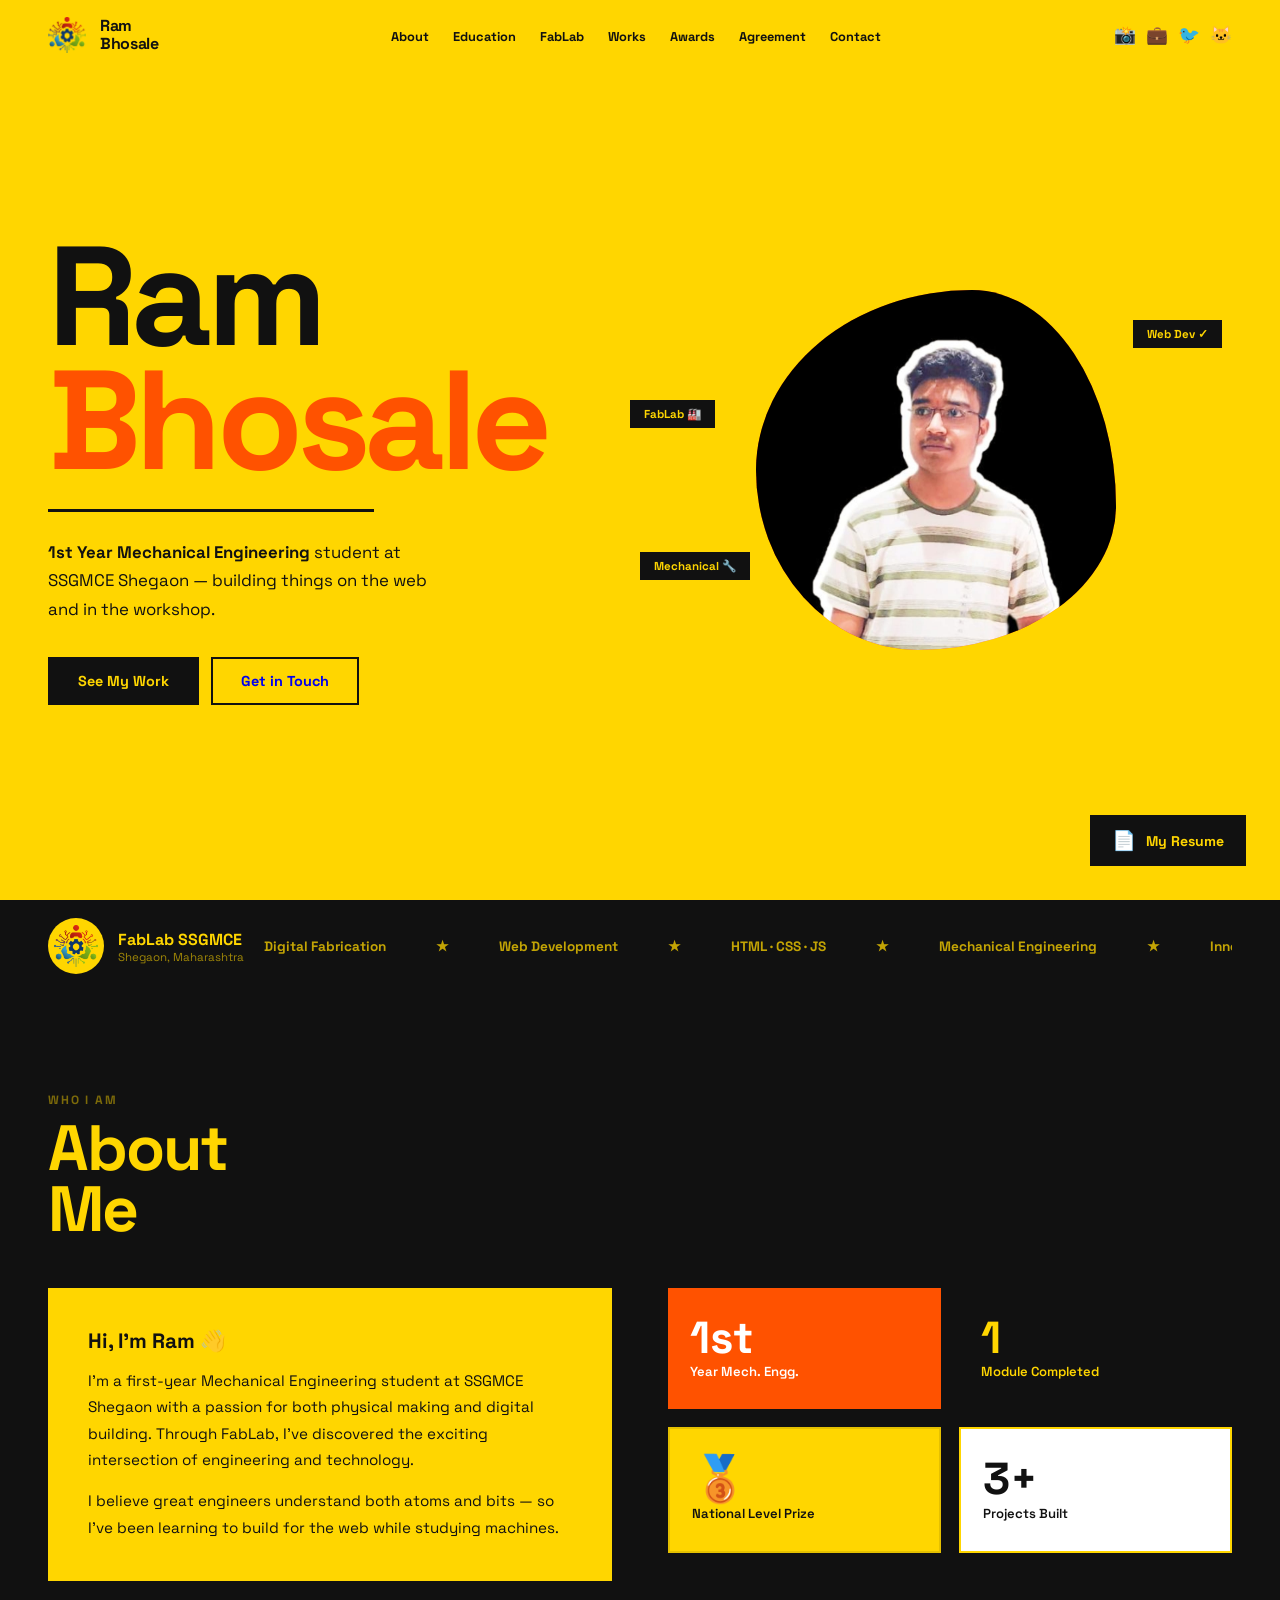
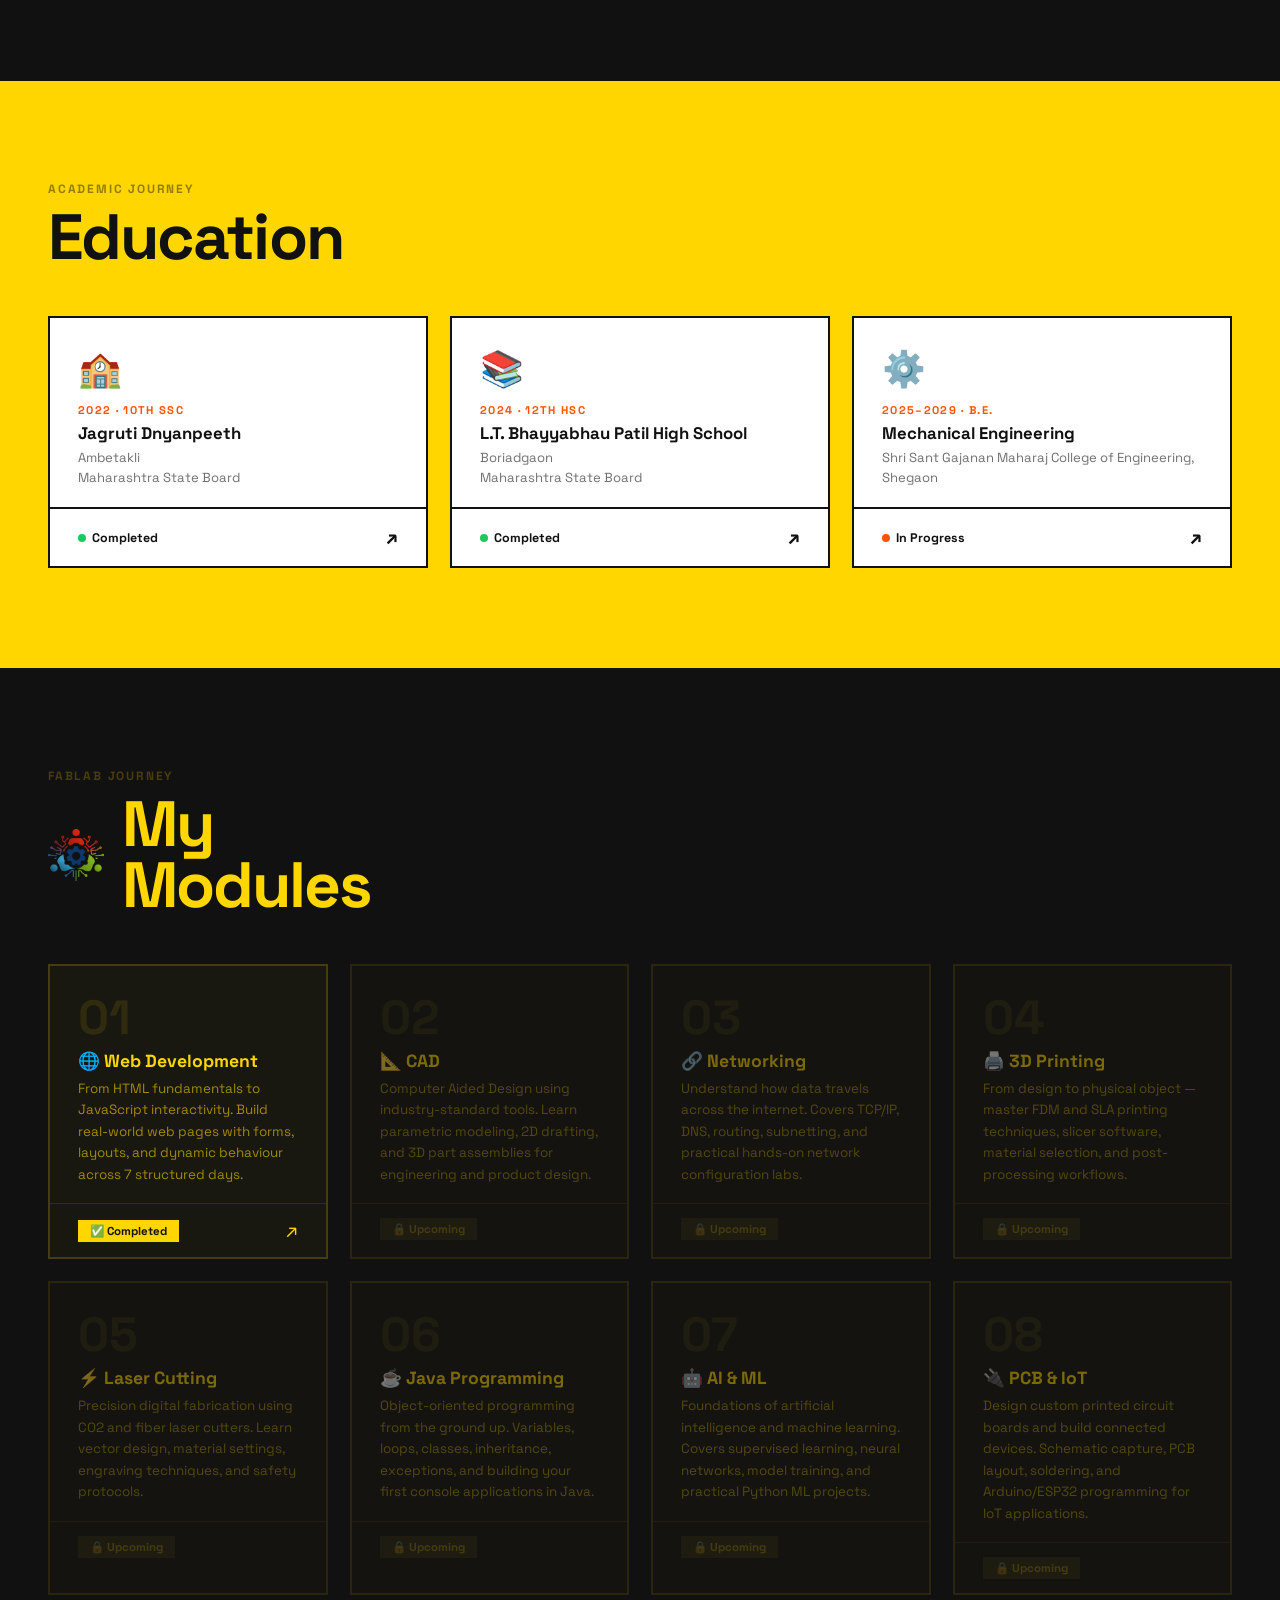
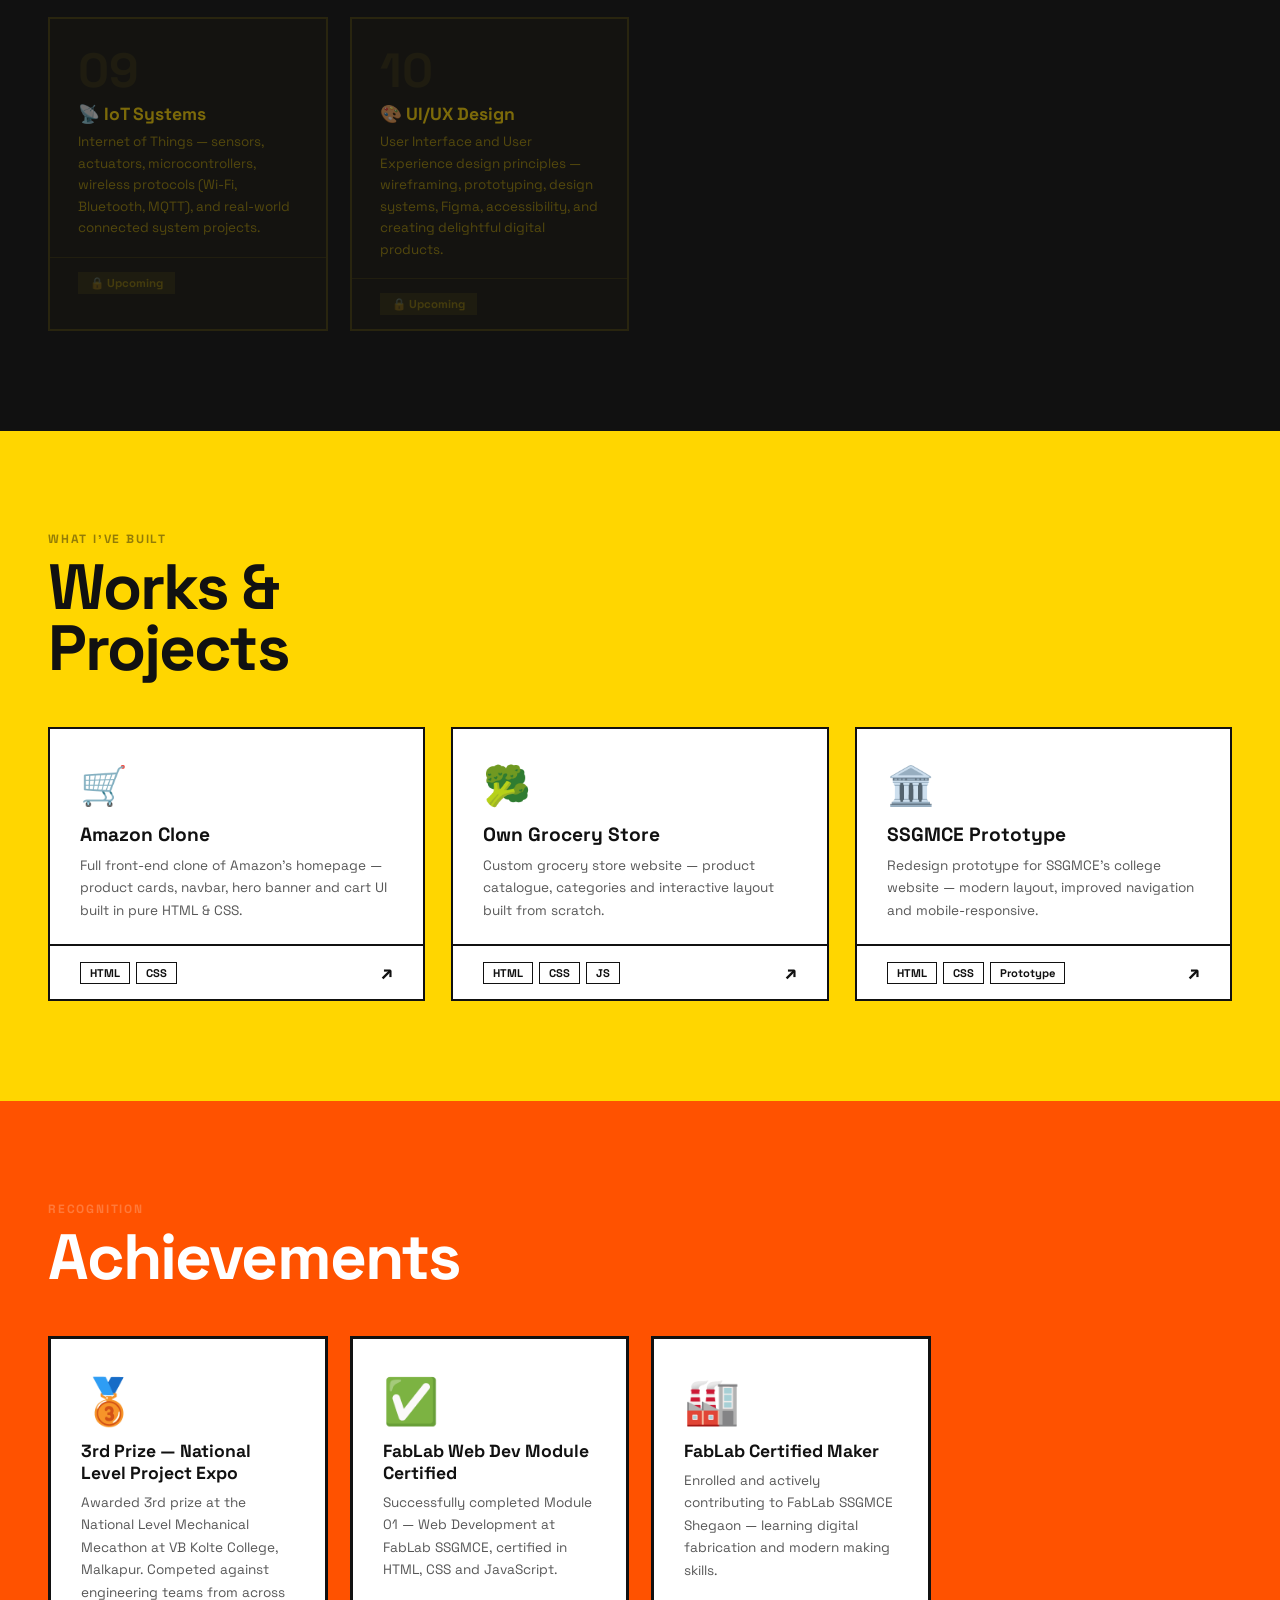
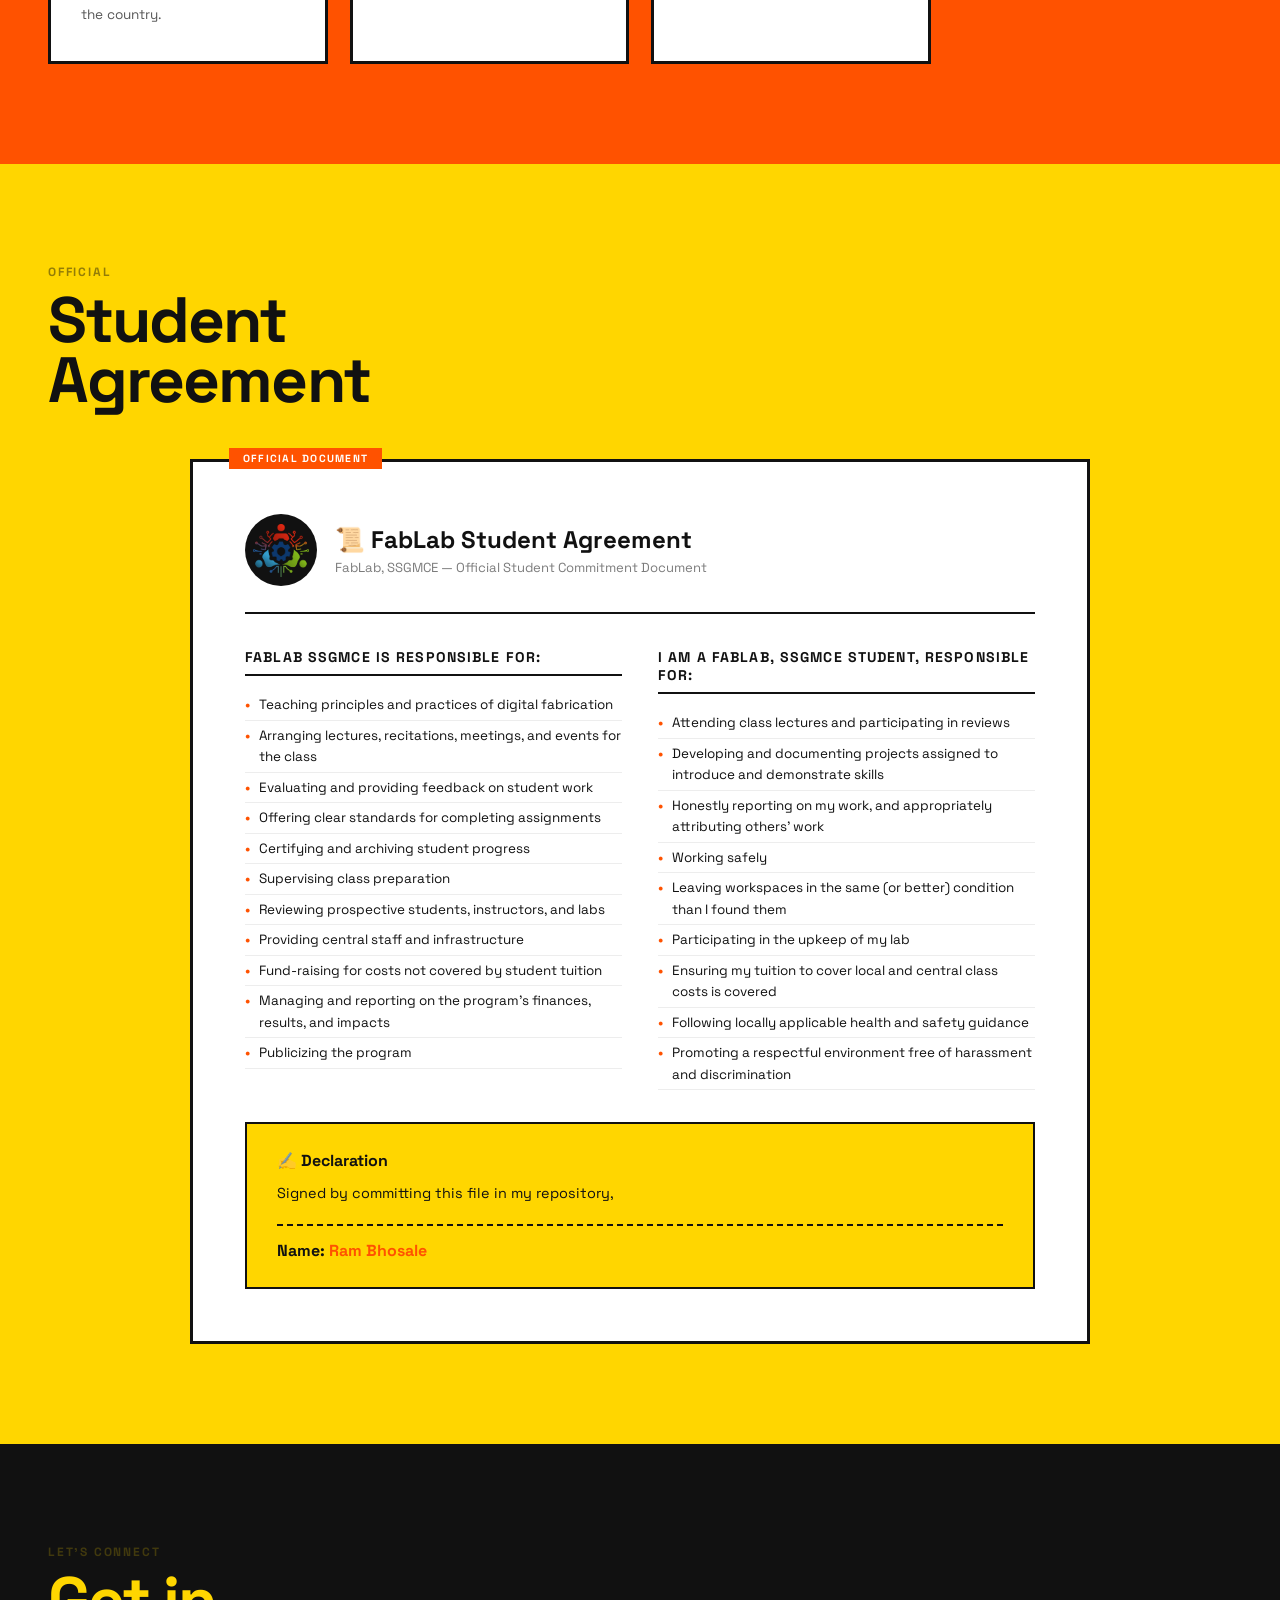
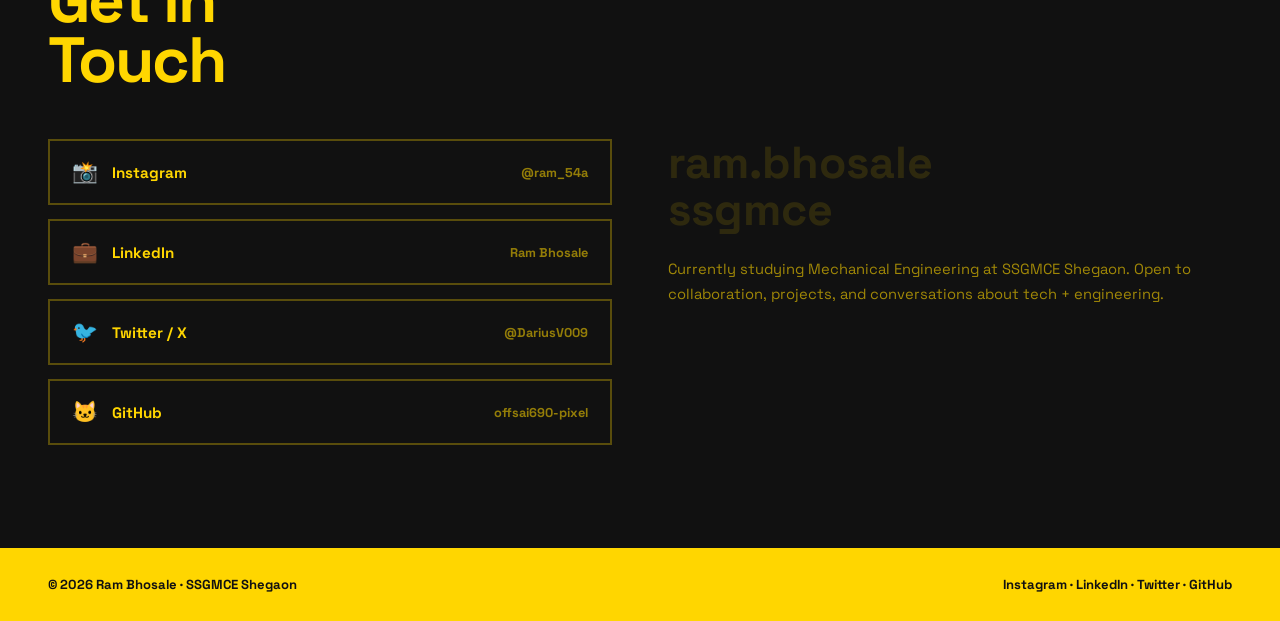
==== index.html @ 3c38c027 "123" ====
<!DOCTYPE html>
<html lang="en">

<head>
  <meta charset="UTF-8">
  <meta name="viewport" content="width=device-width, initial-scale=1.0">
  <title>Ram Bhosale — Portfolio</title>
  <link rel="preconnect" href="https://fonts.googleapis.com" crossorigin>
  <link rel="dns-prefetch" href="https://fonts.gstatic.com">
  <link href="https://fonts.googleapis.com/css2?family=Space+Grotesk:wght@400;600;700;800;900&display=swap"
    rel="stylesheet">
  <link rel="stylesheet" href="style.css">
</head>

<body>

  <nav id="nb">
    <div style="display:flex;align-items:center;gap:14px;">
      <img src="Fablab logo.png" alt="FabLab Logo" style="width:38px;height:38px;object-fit:contain;">
      <a class="logo" href="#">Ram<br>Bhosale</a>
    </div>
    <ul>
      <li><a href="#about">About</a></li>
      <li><a href="#education">Education</a></li>
      <li><a href="#modules">FabLab</a></li>
      <li><a href="#works">Works</a></li>
      <li><a href="#achievements">Awards</a></li>
      <li><a href="#student-agreement">Agreement</a></li>
      <li><a href="#contact">Contact</a></li>
    </ul>
    <div class="nav-icons">
      <a href="https://www.instagram.com/ram_54a?igsh=MWEyb2FpZ2J0MXFteQ==" target="_blank">📸</a>
      <a href="https://www.linkedin.com/in/ram-bhosale-735203384" target="_blank">💼</a>
      <a href="https://x.com/DariusV009" target="_blank">🐦</a>
      <a href="https://github.com/offsai690-pixel" target="_blank" title="GitHub">🐱</a>
    </div>
  </nav>

  <section id="hero">
    <div class="hero-text">
      <h1 class="hero-name">Ram<br><span style="color:var(--o);">Bhosale</span></h1>
      <div class="hero-line"></div>
      <p class="hero-sub"><strong>1st Year Mechanical Engineering</strong> student at SSGMCE Shegaon — building things
        on the web and in the workshop.</p>
      <div class="hero-cta">
        <a href="#works" class="btn filled"><span>See My Work</span></a>
        <a href="#contact" class="btn"><span>Get in Touch</span></a>
      </div>
    </div>
    <div class="hero-art">
      <div class="blob"
        style="background:var(--o);overflow:hidden;border-radius:60% 40% 55% 45%/50% 60% 40% 50%;animation:blobMorph 7s ease-in-out infinite;">
        <img id="hero-photo"
          src="[data-uri]"
          alt="Ram Bhosale" style="width:100%;height:100%;object-fit:cover;object-position:center top;">
      </div>
      <div class="fbadge fb1">Web Dev ✓</div>
      <div class="fbadge fb2">Mechanical 🔧</div>
      <div class="fbadge fb3">FabLab 🏭</div>
    </div>
  </section>

  <div id="fablab-banner">
    <div class="fab-logo-box">
      <div class="fab-logo-icon"><img src="Fablab logo.png" alt="FabLab Logo"></div>
      <div class="fab-logo-text">FabLab SSGMCE<small>Shegaon, Maharashtra</small></div>
    </div>
    <div class="ticker-wrap">
      <div class="ticker">
        <span>Digital Fabrication</span><span>★</span><span>Web Development</span><span>★</span><span>HTML · CSS ·
          JS</span><span>★</span><span>Mechanical
          Engineering</span><span>★</span><span>Innovation</span><span>★</span><span>SSGMCE Shegaon</span><span>★</span>
        <span>Digital Fabrication</span><span>★</span><span>Web Development</span><span>★</span><span>HTML · CSS ·
          JS</span><span>★</span><span>Mechanical
          Engineering</span><span>★</span><span>Innovation</span><span>★</span><span>SSGMCE Shegaon</span><span>★</span>
      </div>
    </div>
  </div>

  <section id="about">
    <p class="sl">Who I Am</p>
    <h2 class="sh">About<br>Me</h2>
    <div class="about-grid">
      <div class="about-card reveal">
        <h3>Hi, I'm Ram 👋</h3>
        <p>I'm a first-year Mechanical Engineering student at SSGMCE Shegaon with a passion for both physical making and
          digital building. Through FabLab, I've discovered the exciting intersection of engineering and technology.</p>
        <p>I believe great engineers understand both atoms and bits — so I've been learning to build for the web while
          studying machines.</p>
      </div>
      <div class="stats-grid reveal">
        <div class="stat" style="background:var(--o);color:var(--w);"><span class="n">1st</span><span class="l">Year
            Mech. Engg.</span></div>
        <div class="stat" style="background:var(--b);color:var(--y);"><span class="n">1</span><span class="l">Module
            Completed</span></div>
        <div class="stat" style="background:var(--y);color:var(--b);border:2px solid rgba(0,0,0,.1);"><span
            class="n">🥉</span><span class="l">National Level Prize</span></div>
        <div class="stat" style="background:var(--w);color:var(--b);border:2.5px solid var(--y);"><span
            class="n">3+</span><span class="l">Projects Built</span></div>
      </div>
    </div>
  </section>

  <section id="education">
    <p class="sl">Academic Journey</p>
    <h2 class="sh">Education</h2>
    <div class="edu-grid">
      <div class="edu-card reveal" onclick="openPanel('p-edu')">
        <div class="edu-card-top">
          <span class="edu-icon">🏫</span>
          <div class="edu-year">2022 · 10th SSC</div>
          <h3>Jagruti Dnyanpeeth</h3>
          <p>Ambetakli<br>Maharashtra State Board</p>
        </div>
        <div class="edu-card-bottom">
          <div class="edu-status"><span class="edu-dot done"></span> Completed</div>
          <span class="edu-arrow">↗</span>
        </div>
      </div>
      <div class="edu-card reveal" onclick="openPanel('p-edu')">
        <div class="edu-card-top">
          <span class="edu-icon">📚</span>
          <div class="edu-year">2024 · 12th HSC</div>
          <h3>L.T. Bhayyabhau Patil High School</h3>
          <p>Boriadgaon<br>Maharashtra State Board</p>
        </div>
        <div class="edu-card-bottom">
          <div class="edu-status"><span class="edu-dot done"></span> Completed</div>
          <span class="edu-arrow">↗</span>
        </div>
      </div>
      <div class="edu-card reveal" onclick="openPanel('p-edu')">
        <div class="edu-card-top">
          <span class="edu-icon">⚙️</span>
          <div class="edu-year">2025–2029 · B.E.</div>
          <h3>Mechanical Engineering</h3>
          <p>Shri Sant Gajanan Maharaj College of Engineering, Shegaon</p>
        </div>
        <div class="edu-card-bottom">
          <div class="edu-status"><span class="edu-dot"
              style="background:var(--o);animation:pulse 1.5s infinite;"></span> In Progress</div>
          <span class="edu-arrow">↗</span>
        </div>
      </div>
    </div>
  </section>

  <section id="modules">
    <p class="sl">FabLab Journey</p>
    <div style="display:flex;align-items:center;gap:18px;margin-bottom:0;">
      <img src="Fablab logo.png" alt="FabLab Logo" style="width:56px;height:56px;object-fit:contain;flex-shrink:0;">
      <h2 class="sh" style="margin-bottom:0;">My<br>Modules</h2>
    </div>
    <div style="height:48px;"></div>
    <div class="mods-grid">


      <div class="mod-card reveal" onclick="openPanel('p-webdev')">
        <div class="mod-card-top">
          <div class="mc-n">01</div>
          <h3 class="mc-t">🌐 Web Development</h3>
          <p class="mc-d">From HTML fundamentals to JavaScript interactivity. Build real-world web pages with forms,
            layouts, and dynamic behaviour across 7 structured days.</p>
        </div>
        <div class="mod-card-bottom"><span class="mc-tag">✅ Completed</span><span class="mod-arrow">↗</span></div>
      </div>


      <div class="mod-card reveal" style="opacity:.45;cursor:not-allowed;">
        <div class="mod-card-top">
          <div class="mc-n">02</div>
          <h3 class="mc-t">📐 CAD</h3>
          <p class="mc-d">Computer Aided Design using industry-standard tools. Learn parametric modeling, 2D drafting,
            and 3D part assemblies for engineering and product design.</p>
        </div>
        <div class="mod-card-bottom"><span class="mc-tag locked">🔒 Upcoming</span></div>
      </div>


      <div class="mod-card reveal" style="opacity:.45;cursor:not-allowed;">
        <div class="mod-card-top">
          <div class="mc-n">03</div>
          <h3 class="mc-t">🔗 Networking</h3>
          <p class="mc-d">Understand how data travels across the internet. Covers TCP/IP, DNS, routing, subnetting, and
            practical hands-on network configuration labs.</p>
        </div>
        <div class="mod-card-bottom"><span class="mc-tag locked">🔒 Upcoming</span></div>
      </div>


      <div class="mod-card reveal" style="opacity:.45;cursor:not-allowed;">
        <div class="mod-card-top">
          <div class="mc-n">04</div>
          <h3 class="mc-t">🖨️ 3D Printing</h3>
          <p class="mc-d">From design to physical object — master FDM and SLA printing techniques, slicer software,
            material selection, and post-processing workflows.</p>
        </div>
        <div class="mod-card-bottom"><span class="mc-tag locked">🔒 Upcoming</span></div>
      </div>


      <div class="mod-card reveal" style="opacity:.45;cursor:not-allowed;">
        <div class="mod-card-top">
          <div class="mc-n">05</div>
          <h3 class="mc-t">⚡ Laser Cutting</h3>
          <p class="mc-d">Precision digital fabrication using CO2 and fiber laser cutters. Learn vector design, material
            settings, engraving techniques, and safety protocols.</p>
        </div>
        <div class="mod-card-bottom"><span class="mc-tag locked">🔒 Upcoming</span></div>
      </div>


      <div class="mod-card reveal" style="opacity:.45;cursor:not-allowed;">
        <div class="mod-card-top">
          <div class="mc-n">06</div>
          <h3 class="mc-t">☕ Java Programming</h3>
          <p class="mc-d">Object-oriented programming from the ground up. Variables, loops, classes, inheritance,
            exceptions, and building your first console applications in Java.</p>
        </div>
        <div class="mod-card-bottom"><span class="mc-tag locked">🔒 Upcoming</span></div>
      </div>


      <div class="mod-card reveal" style="opacity:.45;cursor:not-allowed;">
        <div class="mod-card-top">
          <div class="mc-n">07</div>
          <h3 class="mc-t">🤖 AI &amp; ML</h3>
          <p class="mc-d">Foundations of artificial intelligence and machine learning. Covers supervised learning,
            neural networks, model training, and practical Python ML projects.</p>
        </div>
        <div class="mod-card-bottom"><span class="mc-tag locked">🔒 Upcoming</span></div>
      </div>


      <div class="mod-card reveal" style="opacity:.45;cursor:not-allowed;">
        <div class="mod-card-top">
          <div class="mc-n">08</div>
          <h3 class="mc-t">🔌 PCB &amp; IoT</h3>
          <p class="mc-d">Design custom printed circuit boards and build connected devices. Schematic capture, PCB
            layout, soldering, and Arduino/ESP32 programming for IoT applications.</p>
        </div>
        <div class="mod-card-bottom"><span class="mc-tag locked">🔒 Upcoming</span></div>
      </div>


      <div class="mod-card reveal" style="opacity:.45;cursor:not-allowed;">
        <div class="mod-card-top">
          <div class="mc-n">09</div>
          <h3 class="mc-t">📡 IoT Systems</h3>
          <p class="mc-d">Internet of Things — sensors, actuators, microcontrollers, wireless protocols (Wi-Fi,
            Bluetooth, MQTT), and real-world connected system projects.</p>
        </div>
        <div class="mod-card-bottom"><span class="mc-tag locked">🔒 Upcoming</span></div>
      </div>


      <div class="mod-card reveal" style="opacity:.45;cursor:not-allowed;">
        <div class="mod-card-top">
          <div class="mc-n">10</div>
          <h3 class="mc-t">🎨 UI/UX Design</h3>
          <p class="mc-d">User Interface and User Experience design principles — wireframing, prototyping, design
            systems, Figma, accessibility, and creating delightful digital products.</p>
        </div>
        <div class="mod-card-bottom"><span class="mc-tag locked">🔒 Upcoming</span></div>
      </div>

    </div>
  </section>

  <section id="works">
    <p class="sl">What I've Built</p>
    <h2 class="sh">Works &amp;<br>Projects</h2>
    <div class="works-grid">
      <div class="work-card reveal" onclick="window.open('https://offsai690-pixel.github.io/Amazon.Clone/','_blank')"
        style="cursor:pointer;">
        <div class="wc-top">
          <span class="wc-e">🛒</span>
          <h3 class="wc-t">Amazon Clone</h3>
          <p class="wc-d">Full front-end clone of Amazon's homepage — product cards, navbar, hero banner and cart UI
            built in pure HTML &amp; CSS.</p>
        </div>
        <div class="wc-bottom">
          <div class="wc-tags"><span class="wc-tag">HTML</span><span class="wc-tag">CSS</span></div><span
            class="wc-arrow">↗</span>
        </div>
      </div>
      <div class="work-card reveal" onclick="window.open('https://offsai690-pixel.github.io/Ram-kirana01/','_blank')"
        style="cursor:pointer;">
        <div class="wc-top">
          <span class="wc-e">🥦</span>
          <h3 class="wc-t">Own Grocery Store</h3>
          <p class="wc-d">Custom grocery store website — product catalogue, categories and interactive layout built from
            scratch.</p>
        </div>
        <div class="wc-bottom">
          <div class="wc-tags"><span class="wc-tag">HTML</span><span class="wc-tag">CSS</span><span
              class="wc-tag">JS</span></div><span class="wc-arrow">↗</span>
        </div>
      </div>
      <div class="work-card reveal"
        onclick="window.open('https://offsai690-pixel.github.io/Ssgmce-webpage-prototype/','_blank')"
        style="cursor:pointer;">
        <div class="wc-top">
          <span class="wc-e">🏛️</span>
          <h3 class="wc-t">SSGMCE Prototype</h3>
          <p class="wc-d">Redesign prototype for SSGMCE's college website — modern layout, improved navigation and
            mobile-responsive.</p>
        </div>
        <div class="wc-bottom">
          <div class="wc-tags"><span class="wc-tag">HTML</span><span class="wc-tag">CSS</span><span
              class="wc-tag">Prototype</span></div><span class="wc-arrow">↗</span>
        </div>
      </div>
    </div>
  </section>

  <section id="achievements">
    <p class="sl">Recognition</p>
    <h2 class="sh">Achievements</h2>
    <div class="ach-grid">
      <div class="ach-card reveal">
        <span class="ach-medal">🥉</span>
        <h3 class="ach-t">3rd Prize — National Level Project Expo</h3>
        <p class="ach-d">Awarded 3rd prize at the National Level Mechanical Mecathon at VB Kolte College, Malkapur.
          Competed against engineering teams from across the country.</p>
      </div>
      <div class="ach-card reveal">
        <span class="ach-medal">✅</span>
        <h3 class="ach-t">FabLab Web Dev Module Certified</h3>
        <p class="ach-d">Successfully completed Module 01 — Web Development at FabLab SSGMCE, certified in HTML, CSS and
          JavaScript.</p>
      </div>
      <div class="ach-card reveal">
        <span class="ach-medal">🏭</span>
        <h3 class="ach-t">FabLab Certified Maker</h3>
        <p class="ach-d">Enrolled and actively contributing to FabLab SSGMCE Shegaon — learning digital fabrication and
          modern making skills.</p>
      </div>
    </div>
  </section>

  <section id="student-agreement">
    <p class="sl">Official</p>
    <h2 class="sh">Student<br>Agreement</h2>
    <div class="agr-wrap reveal">
      <div class="agr-head">
        <div class="agr-icon"><img src="Fablab logo.png" alt="FabLab Logo"></div>
        <div class="agr-ht">
          <h2>📜 FabLab Student Agreement</h2>
          <p>FabLab, SSGMCE — Official Student Commitment Document</p>
        </div>
      </div>
      <div class="agr-cols">
        <div class="agr-col">
          <h3>FabLab SSGMCE is responsible for:</h3>
          <ul>
            <li>Teaching principles and practices of digital fabrication</li>
            <li>Arranging lectures, recitations, meetings, and events for the class</li>
            <li>Evaluating and providing feedback on student work</li>
            <li>Offering clear standards for completing assignments</li>
            <li>Certifying and archiving student progress</li>
            <li>Supervising class preparation</li>
            <li>Reviewing prospective students, instructors, and labs</li>
            <li>Providing central staff and infrastructure</li>
            <li>Fund-raising for costs not covered by student tuition</li>
            <li>Managing and reporting on the program's finances, results, and impacts</li>
            <li>Publicizing the program</li>
          </ul>
        </div>
        <div class="agr-col">
          <h3>I am a FabLab, SSGMCE student, responsible for:</h3>
          <ul>
            <li>Attending class lectures and participating in reviews</li>
            <li>Developing and documenting projects assigned to introduce and demonstrate skills</li>
            <li>Honestly reporting on my work, and appropriately attributing others' work</li>
            <li>Working safely</li>
            <li>Leaving workspaces in the same (or better) condition than I found them</li>
            <li>Participating in the upkeep of my lab</li>
            <li>Ensuring my tuition to cover local and central class costs is covered</li>
            <li>Following locally applicable health and safety guidance</li>
            <li>Promoting a respectful environment free of harassment and discrimination</li>
          </ul>
        </div>
      </div>
      <div class="decl">
        <h3>✍️ Declaration</h3>
        <p>Signed by committing this file in my repository,</p>
        <div class="signed">Name: <span>Ram Bhosale</span></div>
      </div>
    </div>
  </section>

  <section id="contact">
    <p class="sl" style="color:rgba(255,214,0,.45);">Let's Connect</p>
    <h2 class="sh">Get in<br>Touch</h2>
    <div class="contact-grid">
      <div class="contact-links reveal">
        <a href="https://www.instagram.com/ram_54a?igsh=MWEyb2FpZ2J0MXFteQ==" target="_blank" class="clink"><span
            class="cli-icon">📸</span><span>Instagram</span><span class="cli-h">@ram_54a</span></a>
        <a href="https://www.linkedin.com/in/ram-bhosale-735203384" target="_blank" class="clink"><span
            class="cli-icon">💼</span><span>LinkedIn</span><span class="cli-h">Ram Bhosale</span></a>
        <a href="https://x.com/DariusV009" target="_blank" class="clink"><span class="cli-icon">🐦</span><span>Twitter /
            X</span><span class="cli-h">@DariusV009</span></a>
        <a href="https://github.com/offsai690-pixel" target="_blank" class="clink"><span
            class="cli-icon">🐱</span><span>GitHub</span><span class="cli-h">offsai690-pixel</span></a>
      </div>
      <div class="contact-info reveal">
        <div class="big">ram.bhosale<br>ssgmce</div>
        <p>Currently studying Mechanical Engineering at SSGMCE Shegaon. Open to collaboration, projects, and
          conversations about tech + engineering.</p>
      </div>
    </div>
  </section>

  <footer>
    <div>© 2026 Ram Bhosale · SSGMCE Shegaon</div>
    <div>
      <a href="https://www.instagram.com/ram_54a?igsh=MWEyb2FpZ2J0MXFteQ==" target="_blank">Instagram</a> ·
      <a href="https://www.linkedin.com/in/ram-bhosale-735203384" target="_blank">LinkedIn</a> ·
      <a href="https://x.com/DariusV009" target="_blank">Twitter</a> ·
      <a href="https://github.com/offsai690-pixel" target="_blank">GitHub</a>
    </div>
  </footer>

  <div class="overlay" id="p-edu">
    <div class="overlay-bg" onclick="closePanel('p-edu')"></div>
    <div class="panel">
      <div class="panel-header">
        <button class="panel-back" onclick="closePanel('p-edu')">← Back to Portfolio</button>
        <button class="panel-close" onclick="closePanel('p-edu')">✕</button>
      </div>
      <div class="panel-body">
        <div class="p-eyebrow">Academic Journey</div>
        <h2 class="p-title">Education &amp;<br><em>Qualifications</em></h2>
        <p class="p-sub">Full educational background — school to engineering college.</p>
        <div class="p-divider"></div>
        <div class="edu-timeline">
          <div class="edu-entry">
            <div class="ee-year">2022<br>10th · SSC</div>
            <div class="ee-info">
              <h4>Jagruti Dnyanpeeth</h4>
              <p>Ambetakli<br>Maharashtra State Board</p>
              <span class="ee-badge">✅ Completed</span>
            </div>
          </div>
          <div class="edu-entry">
            <div class="ee-year">2024<br>12th · HSC</div>
            <div class="ee-info">
              <h4>L.T. Bhayyabhau Patil High School &amp; Jr. College</h4>
              <p>Boriadgaon<br>Maharashtra State Board</p>
              <span class="ee-badge">✅ Completed</span>
            </div>
          </div>
          <div class="edu-entry">
            <div class="ee-year">2025–2029<br>B.E.</div>
            <div class="ee-info">
              <h4>Mechanical Engineering</h4>
              <p>Shri Sant Gajanan Maharaj College of Engineering, Shegaon<br>Sant Gadge Baba Amravati University</p>
              <span class="ee-badge current">🟠 In Progress · 1st Year</span>
            </div>
          </div>
        </div>
      </div>
    </div>
  </div>

  <div class="overlay" id="p-webdev">
    <div class="overlay-bg" onclick="closePanel('p-webdev')"></div>
    <div class="panel">
      <div class="panel-header">
        <button class="panel-back" onclick="closePanel('p-webdev')">← Back to FabLab Modules</button>
        <button class="panel-close" onclick="closePanel('p-webdev')">✕</button>
      </div>
      <div class="panel-body">
        <div class="p-eyebrow">Module 01 · 7 Days · HTML · CSS · JS</div>
        <h2 class="p-title">Web<br><em>Development</em></h2>
        <p class="p-sub">FabLab SSGMCE — ✅ Completed &nbsp;·&nbsp; <a
            href="https://github.com/offsai690-pixel/web-dev-module-1-fablab" target="_blank"
            style="color:var(--o);font-weight:800;">View Repo on GitHub ↗</a></p>


        <div
          style="background:var(--o);color:#fff;padding:14px 18px;margin:18px 0;border:2px solid #000;font-size:.82rem;line-height:1.65;">
          <strong>📌 Mentor's Instruction:</strong> Upload your HTML, CSS &amp; JavaScript assignments in the same
          sequence and complete format. Add a short description of each day along with your assignment. Follow the exact
          order and include all topics completely.
        </div>

        <div class="p-divider"></div>
        <div class="days-nav">
          <button class="day-btn active" onclick="switchDay(this,'wd-d1')">Day 1</button>
          <button class="day-btn" onclick="switchDay(this,'wd-d2')">Day 2</button>
          <button class="day-btn" onclick="switchDay(this,'wd-d3')">Day 3</button>
          <button class="day-btn" onclick="switchDay(this,'wd-d4')">Day 4</button>
          <button class="day-btn" onclick="switchDay(this,'wd-d5')">Day 5</button>
          <button class="day-btn" onclick="switchDay(this,'wd-d6')">Day 6</button>
          <button class="day-btn" onclick="switchDay(this,'wd-d7')">Day 7</button>
        </div>


        <div class="day-content active" id="wd-d1">
          <div class="day-thumb" style="font-size:1rem;justify-content:flex-start;padding:0 20px;gap:10px;">
            <span>📄</span><span>Day 01 — Basic HTML Tags</span></div>
          <h3 class="day-h">Day 01 — Basic HTML Tags</h3>
          <p class="day-p">Getting started with the web — understanding how browsers render pages, writing a complete
            HTML document from scratch, and practising all core text and list tags including &lt;p&gt;, &lt;b&gt;,
            &lt;i&gt;, &lt;mark&gt;, &lt;marquee&gt;, headings, and ordered &amp; unordered lists.</p>
          <p class="topics-label">Topics Covered</p>
          <ul class="topics-list">
            <li>HTML document structure — &lt;html&gt;, &lt;head&gt;, &lt;body&gt;</li>
            <li>Text formatting: &lt;b&gt;, &lt;i&gt;, &lt;u&gt;, &lt;mark&gt;, &lt;strong&gt;, &lt;em&gt;</li>
            <li>Headings &lt;h1&gt;–&lt;h6&gt;, &lt;p&gt;, &lt;br&gt;, &lt;hr&gt;, &lt;marquee bgcolor&gt;</li>
            <li>Unordered list &lt;ul&gt; — type: circle, disc, square</li>
            <li>Ordered list &lt;ol&gt; — type: 1, a, A, i, I</li>
          </ul>
          <p class="topics-label" style="margin-top:16px;">My Assignment — Day 01</p>
          <p style="font-size:.84rem;line-height:1.65;opacity:.65;margin-bottom:12px;">Built a page titled <em>"Fablab
              ki Jai"</em> — used bold, italic, mark, marquee with bgcolor, and both ordered and unordered lists with
            all bullet/number type variations.</p>
          <div class="assign-note">📌 Mentor's Note: Push <strong>fablab.html</strong> to the repo, then the link below
            goes live automatically.</div>
          <a href="#" onclick="openPreview('fablab.html','Day 1 Assignment — fablab.html');return false;"
            class="assign-link"><span class="ai">🔗</span><span>Day 1 Assignment — fablab.html</span><span
              class="ah">View Live →</span></a>
        </div>


        <div class="day-content" id="wd-d2">
          <div class="day-thumb" style="font-size:1rem;justify-content:flex-start;padding:0 20px;gap:10px;">
            <span>🖼️</span><span>Day 02 — Image, Anchor, Video/Audio &amp; Table</span></div>
          <h3 class="day-h">Day 02 — Image, Anchor, Video/Audio &amp; Table Tags</h3>
          <p class="day-p">Embedding rich media into web pages — external and internal hyperlinks, images with alt
            attributes, video with autoplay/loop controls, and structuring data using HTML tables with colspan and
            rowspan. Two separate timetable homework files submitted as per mentor's note.</p>
          <p class="topics-label">Topics Covered</p>
          <ul class="topics-list">
            <li>&lt;a href&gt; — internal &amp; external links, target attribute</li>
            <li>&lt;img&gt; — src, alt, width, height attributes</li>
            <li>&lt;video controls autoplay loop&gt; with &lt;source&gt; tag</li>
            <li>&lt;table border&gt;, &lt;tr&gt;, &lt;th&gt;, &lt;td&gt;</li>
            <li>colspan, rowspan, bgcolor, cellpadding, cellspacing</li>
          </ul>
          <p class="topics-label" style="margin-top:16px;">My Assignments — Day 02 (3 files)</p>
          <p style="font-size:.84rem;line-height:1.65;opacity:.65;margin-bottom:12px;">
            <strong>fablab-2.html</strong> — FabLab &amp; Anker anchors, SVG logo image, Tumbbad video embed, three
            table variations including blue placement table with colspan/rowspan.<br>
            <strong>fablab-2hw.html &amp; fablab-2hw1.html</strong> — SSGMCE college timetable (Group A, Spring 2024-25)
            with full rowspan/colspan layout, submitted separately.
          </p>
          <div class="assign-note">📌 Mentor's Note: Add your hosted links below. Table homework can be submitted as
            separate files.</div>
          <a href="#" onclick="openPreview('fablab-2.html','Day 2 — fablab-2.html');return false;"
            class="assign-link"><span class="ai">🔗</span><span>Day 2 — fablab-2.html</span><span class="ah">View Live
              →</span></a>
          <a href="#" onclick="openPreview('fablab-2hw.html','Day 2 HW — Timetable (fablab-2hw.html)');return false;"
            class="assign-link" style="margin-top:8px;"><span class="ai">📋</span><span>Day 2 HW — Timetable
              (fablab-2hw.html)</span><span class="ah">View Live →</span></a>
          <a href="#"
            onclick="openPreview('fablab-2hw1.html','Day 2 HW — Timetable v2 (fablab-2hw1.html)');return false;"
            class="assign-link" style="margin-top:8px;"><span class="ai">📋</span><span>Day 2 HW — Timetable v2
              (fablab-2hw1.html)</span><span class="ah">View Live →</span></a>
        </div>


        <div class="day-content" id="wd-d3">
          <div class="day-thumb" style="font-size:1rem;justify-content:flex-start;padding:0 20px;gap:10px;">
            <span>📝</span><span>Day 03 — Form Tags</span></div>
          <h3 class="day-h">Day 03 — Form Tags</h3>
          <p class="day-p">Collecting user input using HTML forms — building a DJ registration form, a professional
            FabLab interview form with CSS styling, and an advanced profile settings form covering every input type
            including range, color, datalist, fieldset, and hidden fields.</p>
          <p class="topics-label">Topics Covered</p>
          <ul class="topics-list">
            <li>&lt;form action method enctype&gt; — GET/POST, multipart/form-data</li>
            <li>Input types: text, email, password, tel, date, number, file, url, week, search, hidden</li>
            <li>Input types: radio, checkbox, range, color, submit, reset</li>
            <li>&lt;select&gt;, &lt;option&gt;, &lt;optgroup&gt;, &lt;datalist&gt;, &lt;textarea&gt;</li>
            <li>&lt;fieldset&gt;, &lt;legend&gt;, &lt;label for&gt;, &lt;details&gt;, &lt;summary&gt;</li>
            <li>Validation: required, placeholder, minlength, maxlength, pattern, min, max</li>
          </ul>
          <p class="topics-label" style="margin-top:16px;">My Assignments — Day 03 (3 files)</p>
          <p style="font-size:.84rem;line-height:1.65;opacity:.65;margin-bottom:12px;">
            <strong>fablab-3.html</strong> — DJ Registration: bgcolor styling, all input types, multiple select
            (Chaat!), file upload.<br>
            <strong>fablab-3hw1.html</strong> — FabLab Interview Registration: external CSS container layout, branch
            radio buttons, course checkboxes, range slider.<br>
            <strong>fablab-3hw2.html</strong> — Advanced Profile: optgroup city select, range with live &lt;output&gt;,
            color picker, datalist browsers, fieldset/legend, details/summary, hidden event ID.
          </p>
          <div class="assign-note">📌 Mentor's Note: All three form files are part of Day 3. Add hosted links below.
          </div>
          <a href="#" onclick="openPreview('fablab-3.html','Day 3 — DJ Registration (fablab-3.html)');return false;"
            class="assign-link"><span class="ai">🔗</span><span>Day 3 — DJ Registration (fablab-3.html)</span><span
              class="ah">View Live →</span></a>
          <a href="#"
            onclick="openPreview('fablab-3hw1.html','Day 3 HW — FabLab Interview Form (fablab-3hw1.html)');return false;"
            class="assign-link" style="margin-top:8px;"><span class="ai">📋</span><span>Day 3 HW — FabLab Interview Form
              (fablab-3hw1.html)</span><span class="ah">View Live →</span></a>
          <a href="#"
            onclick="openPreview('fablab-3hw2.html','Day 3 HW — Advanced Profile &amp; Event Form (fablab-3hw2.html)');return false;"
            class="assign-link" style="margin-top:8px;"><span class="ai">📋</span><span>Day 3 HW — Advanced Profile
              &amp; Event Form (fablab-3hw2.html)</span><span class="ah">View Live →</span></a>
        </div>


        <div class="day-content" id="wd-d4">
          <div class="day-thumb" style="font-size:1rem;justify-content:flex-start;padding:0 20px;gap:10px;">
            <span>🎨</span><span>Day 04 — Header, Nav, Footer &amp; All CSS Selectors</span></div>
          <h3 class="day-h">Day 04 — Header, Nav, Footer &amp; All CSS Selectors</h3>
          <p class="day-p">Building structured semantic page layouts using &lt;header&gt;, &lt;nav&gt;, and
            &lt;footer&gt; combined with the complete CSS selector toolkit — element, class, ID, pseudo-classes, and
            pseudo-elements — to precisely style every element on the page.</p>
          <p class="topics-label">Topics Covered</p>
          <ul class="topics-list">
            <li>Semantic HTML: &lt;header&gt;, &lt;nav&gt;, &lt;main&gt;, &lt;footer&gt;, &lt;section&gt;</li>
            <li>CSS selectors: element (p), class (.KBH), id (#Mgga), universal (*)</li>
            <li>Combinators: descendant, child (&gt;), adjacent (+), general sibling (~)</li>
            <li>Pseudo-classes: a:hover, :focus, :nth-child(), :first-child</li>
            <li>Pseudo-elements: p::first-letter, ::before, ::after, ::placeholder</li>
            <li>Layout: position fixed footer, nav li display inline, background-color, text-align</li>
          </ul>
          <p class="topics-label" style="margin-top:16px;">My Assignments — Day 04 (2 files)</p>
          <p style="font-size:.84rem;line-height:1.65;opacity:.65;margin-bottom:12px;">
            <strong>fablab-4.html</strong> — Element, class (.KBH cyan bg), ID (#Mgga green bold), a:hover orange, and
            p::first-letter purple — all inside a header/nav/footer structure.<br>
            <strong>fablab-4-1.html</strong> — Full page layout: purple header, inline nav menu with hover links
            (#876cd4), main content area, and fixed dark footer using position: fixed.
          </p>
          <div class="assign-note">📌 Mentor's Note: Both files together cover the complete Day 4 curriculum. Add hosted
            links below.</div>
          <a href="#" onclick="openPreview('fablab-4.html','Day 4 — CSS Selectors (fablab-4.html)');return false;"
            class="assign-link"><span class="ai">🔗</span><span>Day 4 — CSS Selectors (fablab-4.html)</span><span
              class="ah">View Live →</span></a>
          <a href="#" onclick="openPreview('fablab-4-1.html','Day 4 — Page Layout (fablab-4-1.html)');return false;"
            class="assign-link" style="margin-top:8px;"><span class="ai">📋</span><span>Day 4 — Page Layout
              (fablab-4-1.html)</span><span class="ah">View Live →</span></a>
        </div>


        <div class="day-content" id="wd-d5">
          <div class="day-thumb" style="font-size:1rem;justify-content:flex-start;padding:0 20px;gap:10px;">
            <span>📦</span><span>Day 05 — Box Model &amp; Flexbox</span></div>
          <h3 class="day-h">Day 05 — Box Model &amp; Flexbox</h3>
          <p class="day-p">Understanding how every HTML element occupies space using the CSS Box Model — then mastering
            Flexbox to build responsive card and button layouts. Flexbox submitted as a separate file per mentor's note.
          </p>
          <p class="topics-label">Topics Covered</p>
          <ul class="topics-list">
            <li>Box Model: content, padding, border, margin, box-sizing, box-shadow</li>
            <li>background-image with URL, border-radius</li>
            <li>display: flex — justify-content, align-items, gap</li>
            <li>flex-direction: row / column; flex-wrap: wrap</li>
            <li>justify-content: center, space-evenly</li>
            <li>Hover transitions: transform scale(), transition ease</li>
          </ul>
          <p class="topics-label" style="margin-top:16px;">My Assignments — Day 05 (2 files)</p>
          <p style="font-size:.84rem;line-height:1.65;opacity:.65;margin-bottom:12px;">
            <strong>fablab-5.html</strong> — Box Model: two image-background Flex boxes with custom Google Fonts,
            box-shadow, and a hover button with scale(1.1) transition (Mrs Sheppards, Yesteryear, Vast Shadow
            fonts).<br>
            <strong>fablab-6.html</strong> — Pure Flexbox: 8 cyan boxes in a column-direction container with flex-wrap,
            space-evenly spacing, centred text, and solid border.
          </p>
          <div class="assign-note">📌 Mentor's Note: Box Model and Flexbox submitted separately — both files are
            included here.</div>
          <a href="#" onclick="openPreview('fablab-5.html','Day 5 — Box Model (fablab-5.html)');return false;"
            class="assign-link"><span class="ai">🔗</span><span>Day 5 — Box Model (fablab-5.html)</span><span
              class="ah">View Live →</span></a>
          <a href="#" onclick="openPreview('fablab-6.html','Day 5 — Flexbox (fablab-6.html)');return false;"
            class="assign-link" style="margin-top:8px;"><span class="ai">📋</span><span>Day 5 — Flexbox
              (fablab-6.html)</span><span class="ah">View Live →</span></a>
        </div>


        <div class="day-content" id="wd-d6">
          <div class="day-thumb" style="font-size:1rem;justify-content:flex-start;padding:0 20px;gap:10px;">
            <span>⚡</span><span>Day 06 — JavaScript Basics with All Operations</span></div>
          <h3 class="day-h">Day 06 — JavaScript Basics with All Operations</h3>
          <p class="day-p">Bringing web pages to life with JavaScript — covering all variable types, every operator
            category, conditional logic, loops, functions, and DOM manipulation to build interactive, dynamic user
            experiences.</p>
          <p class="topics-label">Topics Covered</p>
          <ul class="topics-list">
            <li>Variables: var, let, const — string, number, boolean, null, undefined</li>
            <li>Arithmetic operators: +, -, *, /, %, ** (exponent)</li>
            <li>Assignment operators: =, +=, -=, *=, /=, ++, --</li>
            <li>Comparison operators: ==, ===, !=, !==, &gt;, &lt;, &gt;=, &lt;=</li>
            <li>Logical operators: &amp;&amp; (AND), || (OR), ! (NOT)</li>
            <li>Conditionals: if / else if / else, ternary (?:), switch / case</li>
            <li>Loops: for, while, do-while, for-of, for-in</li>
            <li>Functions: declaration, expression, arrow (=&gt;)</li>
            <li>DOM: getElementById, querySelector, innerHTML, style, onclick, addEventListener</li>
          </ul>
          <p class="topics-label" style="margin-top:16px;">My Assignment — Day 06</p>
          <p style="font-size:.84rem;line-height:1.65;opacity:.65;margin-bottom:12px;">JavaScript basics assignment
            covering all operations — add your hosted link once pushed to GitHub Pages.</p>
          <div class="assign-note">📌 Mentor's Note: Push the file(s) to <strong>web-dev-module-1-fablab</strong> repo —
            links go live automatically.</div>
          <a href="https://offsai690-pixel.github.io/web-dev-module-1-fablab/fablab-js.html" target="_blank"
            class="assign-link"><span class="ai">🔗</span><span>Day 6 — JavaScript Assignment</span><span
              class="ah">View Live →</span></a>
        </div>


        <div class="day-content" id="wd-d7">
          <div class="day-thumb" style="font-size:1rem;justify-content:flex-start;padding:0 20px;gap:10px;">
            <span>✅</span><span>Day 07 — To-Do List Project</span></div>
          <h3 class="day-h">Day 07 — To-Do List Project</h3>
          <p class="day-p">The final project of the Web Development module — a fully functional To-Do List application
            built with HTML, CSS, and JavaScript, applying everything from all 7 days: semantic structure, CSS
            selectors, Flexbox layout, DOM manipulation, and event handling.</p>
          <p class="topics-label">Topics Covered</p>
          <ul class="topics-list">
            <li>Project structure: HTML, CSS, JS in separate external files</li>
            <li>Linking stylesheet with &lt;link rel="stylesheet"&gt; and JS with &lt;script src&gt;</li>
            <li>To-Do features: add task on Enter/click, mark complete, delete task</li>
            <li>DOM events: keydown, click, addEventListener</li>
            <li>localStorage — persist tasks across browser sessions</li>
            <li>Flexbox-based responsive layout with CSS transitions</li>
          </ul>
          <p class="topics-label" style="margin-top:16px;">My Assignment — Day 07</p>
          <p style="font-size:.84rem;line-height:1.65;opacity:.65;margin-bottom:12px;">To-Do List final project — add
            your hosted link once deployed to GitHub Pages.</p>
          <div class="assign-note">📌 Mentor's Note: Push the file(s) to <strong>web-dev-module-1-fablab</strong> repo —
            links go live automatically.</div>
          <a href="https://offsai690-pixel.github.io/web-dev-module-1-fablab/todo.html" target="_blank"
            class="assign-link"><span class="ai">🔗</span><span>Day 7 — To-Do List Project</span><span class="ah">View
              Live →</span></a>
        </div>

      </div>
    </div>
  </div>

  <div class="overlay" id="p-amazon">
    <div class="overlay-bg" onclick="closePanel('p-amazon')"></div>
    <div class="panel">
      <div class="panel-header">
        <button class="panel-back" onclick="closePanel('p-amazon')">← Back to Portfolio</button>
        <button class="panel-close" onclick="closePanel('p-amazon')">✕</button>
      </div>
      <div class="panel-body">
        <div class="p-eyebrow">Project 01 · HTML · CSS</div>
        <h2 class="p-title">Amazon<br><em>Clone</em></h2>
        <p class="p-sub">Front-end recreation of Amazon India's homepage.</p>
        <div class="p-divider"></div>
        <div class="work-hero">🛒</div>
        <p style="font-size:.88rem;line-height:1.7;opacity:.65;margin-bottom:18px;">A complete front-end clone of Amazon
          India's homepage — including the header with search bar, product category navigation, hero banner, product
          cards grid, and multi-column footer. Built with pure HTML and CSS focusing on layout accuracy and
          responsiveness.</p>
        <p class="topics-label">What's Included</p>
        <ul class="topics-list" style="margin-bottom:20px;">
          <li>Amazon-style header — logo, search bar, cart icon</li>
          <li>Navigation bar with product categories</li>
          <li>Hero promotional banner</li>
          <li>Product card grid layout</li>
          <li>Responsive multi-column footer</li>
        </ul>
        <div class="wp-note">📌 Mentor's Note: Links below should open the working webpage. If not yet hosted, attach a
          clear screenshot by replacing the emoji placeholder with an &lt;img&gt; tag.</div>
        <div class="wp-links">
          <a href="#" target="_blank" class="wp-link"
            onclick="this.href='#'; alert('⚠️ Add your live webpage URL here — replace # in href with your hosted link (e.g. GitHub Pages URL).'); return false;">
            <span class="wi">🌐</span><span>View Live Webpage</span><span class="wd">Add your hosted URL here →</span>
          </a>
          <a href="#" target="_blank" class="wp-link"
            onclick="this.href='#'; alert('⚠️ Add your GitHub repository URL here.'); return false;">
            <span class="wi">💻</span><span>View Source on GitHub</span><span class="wd">Add your GitHub repo URL
              →</span>
          </a>
        </div>
      </div>
    </div>
  </div>

  <div class="overlay" id="p-grocery">
    <div class="overlay-bg" onclick="closePanel('p-grocery')"></div>
    <div class="panel">
      <div class="panel-header">
        <button class="panel-back" onclick="closePanel('p-grocery')">← Back to Portfolio</button>
        <button class="panel-close" onclick="closePanel('p-grocery')">✕</button>
      </div>
      <div class="panel-body">
        <div class="p-eyebrow">Project 02 · HTML · CSS · JavaScript</div>
        <h2 class="p-title">Own Grocery<br><em>Store</em></h2>
        <p class="p-sub">Custom grocery store webpage built from scratch.</p>
        <div class="p-divider"></div>
        <div class="work-hero">🥦</div>
        <p style="font-size:.88rem;line-height:1.7;opacity:.65;margin-bottom:18px;">A complete grocery store website
          designed and built independently — featuring a product catalogue across categories, interactive
          JavaScript-powered UI, cart interaction, and a clean modern design that works on all screen sizes.</p>
        <p class="topics-label">What's Included</p>
        <ul class="topics-list" style="margin-bottom:20px;">
          <li>Product catalogue with multiple categories</li>
          <li>Interactive product cards with JavaScript</li>
          <li>Shopping cart functionality</li>
          <li>Clean, modern visual design</li>
          <li>Mobile-responsive layout</li>
        </ul>
        <div class="wp-note">📌 Mentor's Note: Links below should open the working webpage. Replace # with your actual
          hosted URL.</div>
        <div class="wp-links">
          <a href="#" target="_blank" class="wp-link"
            onclick="this.href='#'; alert('⚠️ Add your live webpage URL here — replace # in href with your hosted link.'); return false;">
            <span class="wi">🌐</span><span>View Live Webpage</span><span class="wd">Add your hosted URL here →</span>
          </a>
          <a href="#" target="_blank" class="wp-link"
            onclick="this.href='#'; alert('⚠️ Add your GitHub repository URL here.'); return false;">
            <span class="wi">💻</span><span>View Source on GitHub</span><span class="wd">Add your GitHub repo URL
              →</span>
          </a>
        </div>
      </div>
    </div>
  </div>

  <div class="overlay" id="p-ssgmce">
    <div class="overlay-bg" onclick="closePanel('p-ssgmce')"></div>
    <div class="panel">
      <div class="panel-header">
        <button class="panel-back" onclick="closePanel('p-ssgmce')">← Back to Portfolio</button>
        <button class="panel-close" onclick="closePanel('p-ssgmce')">✕</button>
      </div>
      <div class="panel-body">
        <div class="p-eyebrow">Project 03 · HTML · CSS · Prototype</div>
        <h2 class="p-title">SSGMCE<br><em>Prototype</em></h2>
        <p class="p-sub">College website redesign — modern, clean and responsive.</p>
        <div class="p-divider"></div>
        <div class="work-hero">🏛️</div>
        <p style="font-size:.88rem;line-height:1.7;opacity:.65;margin-bottom:18px;">A prototype redesign of the Shri
          Sant Gajanan Maharaj College of Engineering website — focused on improved UX, modern visual design, clear
          navigation, and mobile-first responsiveness. Shows what the official college site could look like with a
          modern refresh.</p>
        <p class="topics-label">What's Included</p>
        <ul class="topics-list" style="margin-bottom:20px;">
          <li>Redesigned homepage with full hero section</li>
          <li>Improved navigation bar and menu structure</li>
          <li>Departments and courses overview section</li>
          <li>News and events highlights section</li>
          <li>Mobile-responsive across all screen sizes</li>
        </ul>
        <div class="wp-note">📌 Mentor's Note: Links below should open the working webpage. Replace # with your actual
          hosted URL.</div>
        <div class="wp-links">
          <a href="#" target="_blank" class="wp-link"
            onclick="this.href='#'; alert('⚠️ Add your live webpage URL here — replace # in href with your hosted link.'); return false;">
            <span class="wi">🌐</span><span>View Live Prototype</span><span class="wd">Add your hosted URL here →</span>
          </a>
          <a href="#" target="_blank" class="wp-link"
            onclick="this.href='#'; alert('⚠️ Add your GitHub repository URL here.'); return false;">
            <span class="wi">💻</span><span>View Source on GitHub</span><span class="wd">Add your GitHub repo URL
              →</span>
          </a>
        </div>
      </div>
    </div>
  </div>



  <button class="resume-fab" onclick="openResume()">
    <span class="rf-icon">📄</span>
    <span>My Resume</span>
  </button>

  <div class="resume-modal" id="resumeModal">
    <div class="resume-modal-bg" onclick="closeResume()"></div>
    <div class="resume-modal-box">
      <div class="resume-modal-header">
        <h3>📄 Ram Bhosale — Resume</h3>
        <div class="resume-modal-actions">
          <a class="rm-dl" href="ram resume.pdf" download="Ram_Bhosale_Resume.pdf">⬇ Download</a>
          <button class="rm-close" onclick="closeResume()">✕</button>
        </div>
      </div>
      <div class="resume-modal-body">
        <iframe src="ram resume.pdf" type="application/pdf"></iframe>
      </div>
    </div>
  </div>






  <div class="preview-modal" id="assignPreview">
    <div class="preview-modal-bg" onclick="closePreview()"></div>
    <div class="preview-modal-box">
      <div class="preview-modal-header">
        <h3 id="previewTitle">Assignment Preview</h3>
        <button class="pm-close" onclick="closePreview()">✕</button>
      </div>
      <div class="preview-modal-body">
        <iframe id="previewFrame" src="" sandbox="allow-scripts allow-same-origin"></iframe>
      </div>
    </div>
  </div>


  <script src="script.js"></script>
</body>

</html>
---- style.css ----
:root {
    --y: #FFD600;
    --b: #111;
    --o: #FF5200;
    --w: #fff;
}

*,
*::before,
*::after {
    box-sizing: border-box;
    margin: 0;
    padding: 0;
}

html {
    scroll-behavior: smooth;
}

body {
    font-family: 'Space Grotesk', sans-serif;
    background: var(--y);
    color: var(--b);
    overflow-x: hidden;
}

nav {
    position: fixed;
    top: 0;
    left: 0;
    right: 0;
    z-index: 300;
    display: flex;
    align-items: center;
    justify-content: space-between;
    padding: 16px 48px;
    background: var(--y);
    transition: box-shadow .3s;
}

nav.scrolled {
    box-shadow: 0 4px 0 var(--b);
}

.logo {
    font-size: 1rem;
    font-weight: 900;
    line-height: 1.1;
    letter-spacing: -.02em;
    text-decoration: none;
    color: var(--b);
}

nav ul {
    list-style: none;
    display: flex;
    gap: 24px;
}

nav ul li a {
    text-decoration: none;
    color: var(--b);
    font-size: .8rem;
    font-weight: 700;
    padding-bottom: 2px;
    border-bottom: 2px solid transparent;
    transition: border-color .2s;
}

nav ul li a:hover {
    border-color: var(--b);
}

.nav-icons {
    display: flex;
    gap: 10px;
    font-size: 1.1rem;
}

.nav-icons a {
    color: var(--b);
    text-decoration: none;
    transition: transform .2s;
}

.nav-icons a:hover {
    transform: scale(1.25);
}

#hero {
    min-height: 100vh;
    display: grid;
    grid-template-columns: 1fr 1fr;
    align-items: center;
    padding: 120px 48px 80px;
    overflow: hidden;
}

.hero-text {
    z-index: 2;
}

.hero-name {
    font-size: clamp(5rem, 11vw, 10rem);
    font-weight: 900;
    line-height: .88;
    letter-spacing: -.04em;
    animation: slideUp .8s cubic-bezier(.16, 1, .3, 1) both;
}

.hero-line {
    width: 55%;
    height: 3px;
    background: var(--b);
    margin: 26px 0;
    animation: slideUp .9s .1s cubic-bezier(.16, 1, .3, 1) both;
}

.hero-sub {
    font-size: 1.05rem;
    max-width: 400px;
    line-height: 1.68;
    animation: slideUp 1s .2s cubic-bezier(.16, 1, .3, 1) both;
}

.hero-cta {
    margin-top: 34px;
    display: flex;
    gap: 12px;
    flex-wrap: wrap;
    animation: slideUp 1s .3s cubic-bezier(.16, 1, .3, 1) both;
}

.btn {
    display: inline-block;
    padding: 13px 28px;
    font-size: .9rem;
    font-weight: 800;
    text-decoration: none;
    border: 2.5px solid var(--b);
    cursor: pointer;
    transition: color .22s;
    position: relative;
    overflow: hidden;
    background: none;
    font-family: inherit;
}

.btn::before {
    content: '';
    position: absolute;
    inset: 0;
    background: var(--b);
    transform: translateY(101%);
    transition: transform .22s ease;
    z-index: 0;
}

.btn span {
    position: relative;
    z-index: 1;
}

.btn:hover::before {
    transform: translateY(0);
}

.btn:hover {
    color: var(--y);
}

.btn.filled {
    background: var(--b);
    color: var(--y);
}

.btn.filled::before {
    background: var(--o);
}

.btn.filled:hover {
    color: var(--w);
}

.hero-art {
    display: flex;
    justify-content: center;
    align-items: center;
    position: relative;
    animation: floatIn 1s .4s cubic-bezier(.16, 1, .3, 1) both;
}

.blob {
    width: 360px;
    height: 360px;
    background: var(--o);
    will-change: border-radius;
    contain: layout style;
    border-radius: 60% 40% 55% 45%/50% 60% 40% 50%;
    display: flex;
    align-items: center;
    justify-content: center;
    animation: blobMorph 7s ease-in-out infinite;
    position: relative;
}

.blob-inner {
    font-size: 7rem;
    animation: counterRotate 7s ease-in-out infinite;
}

.fbadge {
    position: absolute;
    background: var(--b);
    color: var(--y);
    font-weight: 800;
    font-size: .72rem;
    padding: 7px 14px;
    animation: float1 4s ease-in-out infinite;
    will-change: transform;
}

.fb1 {
    top: 30px;
    right: 10px;
    animation-delay: 0s;
}

.fb2 {
    bottom: 70px;
    left: 0px;
    animation-delay: 1.5s;
}

.fb3 {
    top: 110px;
    left: -10px;
    animation-delay: .8s;
}

#fablab-banner {
    background: var(--b);
    color: var(--y);
    padding: 18px 48px;
    display: flex;
    align-items: center;
    gap: 20px;
    overflow: hidden;
}

.fab-logo-box {
    display: flex;
    align-items: center;
    gap: 14px;
    flex-shrink: 0;
}

.fab-logo-icon {
    width: 56px;
    height: 56px;
    background: var(--y);
    border-radius: 50%;
    display: flex;
    align-items: center;
    justify-content: center;
    flex-shrink: 0;
    padding: 6px;
}

.fab-logo-icon img {
    width: 44px;
    height: 44px;
    object-fit: contain;
}

.fab-logo-text {
    font-weight: 800;
    font-size: 1rem;
}

.fab-logo-text small {
    display: block;
    font-weight: 400;
    font-size: .72rem;
    opacity: .6;
}

.ticker-wrap {
    overflow: hidden;
    flex: 1;
}

.ticker {
    display: flex;
    gap: 50px;
    white-space: nowrap;
    animation: tickerAnim 20s linear infinite;
}

.ticker span {
    font-weight: 700;
    font-size: .85rem;
    opacity: .75;
}

section {
    padding: 100px 48px;
}

.sl {
    font-size: .75rem;
    font-weight: 700;
    letter-spacing: .15em;
    text-transform: uppercase;
    opacity: .45;
    margin-bottom: 10px;
}

.sh {
    font-size: clamp(2.5rem, 5vw, 4.5rem);
    font-weight: 900;
    line-height: .95;
    letter-spacing: -.03em;
    margin-bottom: 48px;
}

#about {
    background: var(--b);
    color: var(--y);
}

#about .sl {
    color: var(--y);
}

.about-grid {
    display: grid;
    grid-template-columns: 1fr 1fr;
    gap: 56px;
    align-items: start;
}

.about-card {
    background: var(--y);
    color: var(--b);
    padding: 40px;
}

.about-card h3 {
    font-size: 1.3rem;
    font-weight: 800;
    margin-bottom: 14px;
}

.about-card p {
    font-size: .95rem;
    line-height: 1.75;
}

.about-card p+p {
    margin-top: 14px;
}

.stats-grid {
    display: grid;
    grid-template-columns: 1fr 1fr;
    gap: 18px;
}

.stat {
    padding: 28px 22px;
}

.stat .n {
    font-size: 2.8rem;
    font-weight: 900;
    line-height: 1;
    display: block;
}

.stat .l {
    font-size: .82rem;
    font-weight: 600;
    margin-top: 4px;
}

#education {
    background: var(--y);
}

.edu-grid {
    display: grid;
    grid-template-columns: repeat(auto-fill, minmax(280px, 1fr));
    gap: 22px;
}

.edu-card {
    background: var(--w);
    border: 2.5px solid var(--b);
    overflow: hidden;
    cursor: pointer;
    transition: transform .25s, box-shadow .25s;
}

.edu-card:hover {
    transform: translateY(-6px);
    box-shadow: 6px 6px 0 var(--b);
}

.edu-card-top {
    padding: 28px 28px 20px;
    border-bottom: 2px solid var(--b);
}

.edu-icon {
    font-size: 2.2rem;
    margin-bottom: 12px;
    display: block;
}

.edu-year {
    font-size: .7rem;
    font-weight: 800;
    letter-spacing: .12em;
    text-transform: uppercase;
    color: var(--o);
    margin-bottom: 6px;
}

.edu-card-top h3 {
    font-size: 1.05rem;
    font-weight: 800;
    line-height: 1.25;
    margin-bottom: 4px;
}

.edu-card-top p {
    font-size: .82rem;
    opacity: .6;
    line-height: 1.5;
}

.edu-card-bottom {
    padding: 16px 28px;
    display: flex;
    align-items: center;
    justify-content: space-between;
    font-size: .78rem;
    font-weight: 700;
}

.edu-status {
    display: flex;
    align-items: center;
    gap: 6px;
}

.edu-dot {
    width: 8px;
    height: 8px;
    border-radius: 50%;
    background: var(--o);
}

.edu-dot.done {
    background: #22c55e;
}

.edu-arrow {
    font-size: 1.2rem;
    transition: transform .25s;
}

.edu-card:hover .edu-arrow {
    transform: translate(3px, -3px);
}

#modules {
    background: var(--b);
}

#modules .sl {
    color: rgba(255, 214, 0, .5);
}

#modules .sh {
    color: var(--y);
}

.mods-grid {
    display: grid;
    grid-template-columns: repeat(auto-fill, minmax(270px, 1fr));
    gap: 22px;
}

.mod-card {
    border: 2.5px solid rgba(255, 214, 0, .2);
    overflow: hidden;
    cursor: pointer;
    transition: transform .25s, box-shadow .25s, border-color .25s;
    background: rgba(255, 214, 0, .03);
}

.mod-card:hover {
    transform: translateY(-6px);
    box-shadow: 6px 6px 0 var(--y);
    border-color: var(--y);
}

.mod-card-top {
    padding: 28px 28px 18px;
}

.mc-n {
    font-size: 3rem;
    font-weight: 900;
    opacity: .1;
    line-height: 1;
    color: var(--y);
}

.mc-t {
    font-size: 1.1rem;
    font-weight: 800;
    margin: 8px 0 6px;
    color: var(--y);
}

.mc-d {
    font-size: .84rem;
    line-height: 1.6;
    color: rgba(255, 214, 0, .6);
}

.mod-card-bottom {
    padding: 14px 28px;
    border-top: 1px solid rgba(255, 214, 0, .12);
    display: flex;
    align-items: center;
    justify-content: space-between;
}

.mc-tag {
    font-size: .72rem;
    font-weight: 800;
    padding: 4px 12px;
    background: var(--y);
    color: var(--b);
}

.mc-tag.locked {
    background: rgba(255, 214, 0, .1);
    color: rgba(255, 214, 0, .4);
}

.mod-arrow {
    color: var(--y);
    font-size: 1.2rem;
    transition: transform .25s;
}

.mod-card:hover .mod-arrow {
    transform: translate(3px, -3px);
}

#works {
    background: var(--y);
}

.works-grid {
    display: grid;
    grid-template-columns: repeat(auto-fill, minmax(300px, 1fr));
    gap: 26px;
}

.work-card {
    background: var(--w);
    border: 2.5px solid var(--b);
    overflow: hidden;
    cursor: pointer;
    transition: transform .25s, box-shadow .25s;
}

.work-card:hover {
    transform: translateY(-6px);
    box-shadow: 6px 6px 0 var(--b);
}

.wc-top {
    padding: 32px 30px 22px;
}

.wc-e {
    font-size: 2.4rem;
    margin-bottom: 12px;
    display: block;
}

.wc-t {
    font-size: 1.2rem;
    font-weight: 800;
    margin-bottom: 8px;
}

.wc-d {
    font-size: .85rem;
    line-height: 1.65;
    opacity: .7;
}

.wc-bottom {
    padding: 14px 30px;
    border-top: 2px solid var(--b);
    display: flex;
    align-items: center;
    justify-content: space-between;
}

.wc-tags {
    display: flex;
    flex-wrap: wrap;
    gap: 6px;
}

.wc-tag {
    padding: 3px 9px;
    border: 1.5px solid var(--b);
    font-size: .7rem;
    font-weight: 700;
}

.wc-arrow {
    font-size: 1.2rem;
    font-weight: 900;
    transition: transform .25s;
}

.work-card:hover .wc-arrow {
    transform: translate(3px, -3px);
}

#achievements {
    background: var(--o);
    color: var(--w);
}

#achievements .sh {
    color: var(--w);
}

#achievements .sl {
    color: rgba(255, 255, 255, .5);
}

.ach-grid {
    display: grid;
    grid-template-columns: repeat(auto-fill, minmax(270px, 1fr));
    gap: 22px;
}

.ach-card {
    background: var(--w);
    color: var(--b);
    padding: 34px 30px;
    border: 3px solid var(--b);
    transition: transform .25s, box-shadow .25s;
}

.ach-card:hover {
    transform: translateY(-8px) rotate(-1deg);
    box-shadow: 8px 8px 0 var(--b);
}

.ach-medal {
    font-size: 2.8rem;
    margin-bottom: 10px;
    display: block;
}

.ach-t {
    font-size: 1.1rem;
    font-weight: 800;
    margin-bottom: 8px;
}

.ach-d {
    font-size: .85rem;
    line-height: 1.65;
    opacity: .7;
}

#student-agreement {
    background: var(--y);
}

.agr-wrap {
    border: 3px solid var(--b);
    padding: 52px;
    background: var(--w);
    max-width: 900px;
    margin: 0 auto;
    position: relative;
}

.agr-wrap::before {
    content: 'OFFICIAL DOCUMENT';
    position: absolute;
    top: -14px;
    left: 36px;
    background: var(--o);
    color: var(--w);
    font-size: .65rem;
    font-weight: 800;
    letter-spacing: .12em;
    padding: 4px 14px;
}

.agr-head {
    display: flex;
    align-items: center;
    gap: 18px;
    margin-bottom: 34px;
    padding-bottom: 26px;
    border-bottom: 2.5px solid var(--b);
}

.agr-icon {
    width: 72px;
    height: 72px;
    background: var(--b);
    border-radius: 50%;
    display: flex;
    align-items: center;
    justify-content: center;
    flex-shrink: 0;
    padding: 8px;
}

.agr-icon img {
    width: 56px;
    height: 56px;
    object-fit: contain;
}

.agr-ht h2 {
    font-size: 1.5rem;
    font-weight: 900;
}

.agr-ht p {
    font-size: .82rem;
    opacity: .55;
    margin-top: 4px;
}

.agr-cols {
    display: grid;
    grid-template-columns: 1fr 1fr;
    gap: 36px;
    margin-bottom: 32px;
}

.agr-col h3 {
    font-size: .88rem;
    font-weight: 800;
    text-transform: uppercase;
    letter-spacing: .08em;
    margin-bottom: 14px;
    padding-bottom: 8px;
    border-bottom: 2px solid var(--b);
}

.agr-col ul {
    list-style: none;
}

.agr-col ul li {
    font-size: .84rem;
    line-height: 1.6;
    padding: 4px 0 4px 14px;
    border-bottom: 1px solid rgba(0, 0, 0, .07);
    position: relative;
}

.agr-col ul li::before {
    content: '•';
    position: absolute;
    left: 0;
    color: var(--o);
    font-weight: 900;
}

.decl {
    background: var(--y);
    padding: 26px 30px;
    border: 2px solid var(--b);
    margin-top: 22px;
}

.decl h3 {
    font-size: 1rem;
    font-weight: 800;
    margin-bottom: 10px;
}

.decl p {
    font-size: .9rem;
    line-height: 1.7;
}

.decl .signed {
    margin-top: 18px;
    padding-top: 14px;
    border-top: 2px dashed var(--b);
    font-weight: 800;
    font-size: 1rem;
}

.decl .signed span {
    color: var(--o);
}

#contact {
    background: var(--b);
    color: var(--y);
}

#contact .sh {
    color: var(--y);
}

.contact-grid {
    display: grid;
    grid-template-columns: 1fr 1fr;
    gap: 56px;
    align-items: start;
}

.contact-links {
    display: flex;
    flex-direction: column;
    gap: 14px;
}

.clink {
    display: flex;
    align-items: center;
    gap: 14px;
    padding: 18px 22px;
    border: 2px solid rgba(255, 214, 0, .3);
    text-decoration: none;
    color: var(--y);
    font-weight: 700;
    font-size: .95rem;
    transition: all .22s;
    position: relative;
    overflow: hidden;
}

.clink::before {
    content: '';
    position: absolute;
    inset: 0;
    background: var(--y);
    transform: scaleX(0);
    transform-origin: left;
    transition: transform .22s;
}

.clink:hover::before {
    transform: scaleX(1);
}

.clink:hover {
    color: var(--b);
}

.clink>* {
    position: relative;
    z-index: 1;
}

.cli-icon {
    font-size: 1.3rem;
}

.cli-h {
    opacity: .55;
    font-size: .8rem;
    margin-left: auto;
}

.contact-info .big {
    font-size: clamp(1.4rem, 3.5vw, 2.8rem);
    font-weight: 900;
    line-height: 1.05;
    opacity: .12;
    word-break: break-all;
}

.contact-info p {
    margin-top: 24px;
    opacity: .6;
    font-size: .92rem;
    line-height: 1.7;
}

footer {
    background: var(--y);
    color: var(--b);
    padding: 28px 48px;
    display: flex;
    align-items: center;
    justify-content: space-between;
    border-top: 3px solid var(--b);
    font-size: .82rem;
    font-weight: 700;
}

footer a {
    color: var(--b);
    text-decoration: none;
}

footer a:hover {
    text-decoration: underline;
}

.overlay {
    position: fixed;
    inset: 0;
    z-index: 500;
    display: flex;
    align-items: stretch;
    justify-content: flex-end;
    pointer-events: none;
    opacity: 0;
    transition: opacity .35s ease;
}

.overlay.open {
    opacity: 1;
    pointer-events: all;
}

.overlay-bg {
    position: absolute;
    inset: 0;
    background: rgba(0, 0, 0, .6);
    backdrop-filter: blur(4px);
}

.panel {
    position: relative;
    z-index: 1;
    width: min(680px, 100vw);
    height: 100vh;
    overflow-y: auto;
    background: var(--w);
    border-left: 3px solid var(--b);
    transform: translateX(100%);
    transition: transform .42s cubic-bezier(.16, 1, .3, 1);
    display: flex;
    flex-direction: column;
}

.overlay.open .panel {
    transform: translateX(0);
}

.panel-header {
    padding: 24px 32px 20px;
    border-bottom: 2.5px solid var(--b);
    position: sticky;
    top: 0;
    background: var(--w);
    z-index: 2;
    display: flex;
    align-items: center;
    justify-content: space-between;
    gap: 16px;
}

.panel-back {
    display: flex;
    align-items: center;
    gap: 6px;
    font-size: .75rem;
    font-weight: 800;
    text-transform: uppercase;
    letter-spacing: .1em;
    cursor: pointer;
    border: none;
    background: none;
    font-family: inherit;
    opacity: .6;
    transition: opacity .2s;
}

.panel-back:hover {
    opacity: 1;
}

.panel-close {
    width: 36px;
    height: 36px;
    border: 2.5px solid var(--b);
    background: none;
    cursor: pointer;
    font-size: 1rem;
    font-weight: 900;
    display: flex;
    align-items: center;
    justify-content: center;
    flex-shrink: 0;
    transition: background .2s, color .2s;
}

.panel-close:hover {
    background: var(--b);
    color: var(--y);
}

.panel-body {
    padding: 36px 32px 72px;
    flex: 1;
}

.p-eyebrow {
    font-size: .7rem;
    font-weight: 800;
    letter-spacing: .14em;
    text-transform: uppercase;
    color: var(--o);
    margin-bottom: 8px;
}

.p-title {
    font-size: clamp(2rem, 5vw, 3rem);
    font-weight: 900;
    line-height: .93;
    letter-spacing: -.03em;
    margin-bottom: 8px;
}

.p-title em {
    font-style: italic;
}

.p-sub {
    font-size: .88rem;
    opacity: .5;
    margin-bottom: 28px;
}

.p-divider {
    height: 2.5px;
    background: var(--b);
    margin: 22px 0;
}

.edu-timeline .edu-entry {
    padding: 22px 0;
    border-bottom: 1.5px solid rgba(0, 0, 0, .09);
    display: grid;
    grid-template-columns: 100px 1fr;
    gap: 16px;
}

.edu-timeline .edu-entry:last-child {
    border-bottom: none;
}

.ee-year {
    font-size: .75rem;
    font-weight: 800;
    color: var(--o);
    padding-top: 3px;
    line-height: 1.4;
}

.ee-info h4 {
    font-size: 1rem;
    font-weight: 800;
    margin-bottom: 4px;
}

.ee-info p {
    font-size: .83rem;
    opacity: .6;
    line-height: 1.5;
}

.ee-badge {
    display: inline-block;
    margin-top: 8px;
    padding: 3px 10px;
    font-size: .68rem;
    font-weight: 800;
    background: var(--b);
    color: var(--y);
}

.ee-badge.current {
    background: var(--o);
    color: var(--w);
}

.days-nav {
    display: flex;
    gap: 8px;
    flex-wrap: wrap;
    margin-bottom: 28px;
}

.day-btn {
    padding: 8px 14px;
    border: 2px solid var(--b);
    background: none;
    cursor: pointer;
    font-size: .76rem;
    font-weight: 800;
    font-family: inherit;
    transition: background .2s, color .2s;
}

.day-btn.active {
    background: var(--b);
    color: var(--y);
}

.day-btn:hover:not(.active) {
    background: var(--y);
}

.day-content {
    display: none;
}

.day-content.active {
    display: block;
}

.day-thumb {
    width: 100%;
    aspect-ratio: 16/9;
    background: var(--b);
    display: flex;
    align-items: center;
    justify-content: center;
    color: var(--y);
    font-size: .85rem;
    font-weight: 700;
    margin-bottom: 18px;
    border: 2px solid var(--b);
}

.day-h {
    font-size: 1.15rem;
    font-weight: 800;
    margin-bottom: 6px;
}

.day-p {
    font-size: .86rem;
    line-height: 1.65;
    opacity: .65;
    margin-bottom: 16px;
}

.topics-label {
    font-size: .7rem;
    font-weight: 800;
    text-transform: uppercase;
    letter-spacing: .1em;
    opacity: .45;
    margin-bottom: 8px;
}

.topics-list {
    list-style: none;
    margin-bottom: 16px;
}

.topics-list li {
    font-size: .86rem;
    line-height: 1.6;
    padding: 4px 0 4px 16px;
    border-bottom: 1px solid rgba(0, 0, 0, .07);
    position: relative;
}

.topics-list li::before {
    content: '→';
    position: absolute;
    left: 0;
    color: var(--o);
    font-size: .72rem;
}

.assign-note {
    padding: 10px 14px;
    background: #fffbdc;
    border: 1.5px solid #d4a800;
    font-size: .76rem;
    line-height: 1.6;
    color: #7a5500;
    margin-bottom: 10px;
    border-radius: 0;
}

.assign-link {
    display: flex;
    align-items: center;
    gap: 10px;
    padding: 14px 18px;
    background: var(--y);
    border: 2px solid var(--b);
    text-decoration: none;
    color: var(--b);
    font-weight: 800;
    font-size: .86rem;
    transition: background .22s, color .22s, transform .22s;
    margin-bottom: 6px;
}

.assign-link:hover {
    background: var(--b);
    color: var(--y);
    transform: translateX(4px);
}

.assign-link .ai {
    font-size: 1.1rem;
}

.assign-link .ah {
    font-size: .73rem;
    font-weight: 500;
    opacity: .5;
    margin-left: auto;
}

.work-hero {
    width: 100%;
    aspect-ratio: 16/9;
    display: flex;
    align-items: center;
    justify-content: center;
    font-size: 5rem;
    background: #f4f4f4;
    border: 2px solid var(--b);
    margin-bottom: 20px;
}

.wp-links {
    display: flex;
    flex-direction: column;
    gap: 10px;
    margin-top: 20px;
}

.wp-link {
    display: flex;
    align-items: center;
    gap: 12px;
    padding: 15px 18px;
    border: 2px solid var(--b);
    text-decoration: none;
    color: var(--b);
    font-weight: 800;
    font-size: .88rem;
    transition: all .22s;
}

.wp-link:hover {
    background: var(--b);
    color: var(--y);
    transform: translateX(4px);
}

.wp-link .wi {
    font-size: 1.2rem;
}

.wp-link .wd {
    font-size: .73rem;
    font-weight: 500;
    opacity: .5;
    margin-left: auto;
}

.wp-note {
    padding: 10px 14px;
    background: var(--y);
    border: 1.5px solid var(--b);
    font-size: .76rem;
    font-weight: 700;
    margin-top: 10px;
}

.reveal {
    opacity: 0;
    transform: translateY(48px);
    transition: opacity .7s ease, transform .7s cubic-bezier(.16, 1, .3, 1);
}

.reveal.visible {
    opacity: 1;
    transform: translateY(0);
}

@keyframes slideUp {
    from {
        opacity: 0;
        transform: translateY(40px);
    }

    to {
        opacity: 1;
        transform: translateY(0);
    }
}

@keyframes floatIn {
    from {
        opacity: 0;
        transform: translateX(60px) scale(.9);
    }

    to {
        opacity: 1;
        transform: translateX(0) scale(1);
    }
}

@keyframes float1 {

    0%,
    100% {
        transform: translateY(0) rotate(-2deg);
    }

    50% {
        transform: translateY(-10px) rotate(2deg);
    }
}

@keyframes blobMorph {

    0%,
    100% {
        border-radius: 60% 40% 55% 45%/50% 60% 40% 50%;
    }

    33% {
        border-radius: 40% 60% 45% 55%/60% 40% 60% 40%;
    }

    66% {
        border-radius: 55% 45% 60% 40%/45% 55% 45% 55%;
    }
}

@keyframes counterRotate {

    0%,
    100% {
        transform: rotate(-8deg);
    }

    50% {
        transform: rotate(8deg);
    }
}

@keyframes tickerAnim {
    from {
        transform: translateX(0);
    }

    to {
        transform: translateX(-50%);
    }
}

@media(max-width:900px) {
    nav {
        padding: 14px 20px;
    }

    nav ul {
        display: none;
    }

    #hero {
        grid-template-columns: 1fr;
        padding: 100px 20px 60px;
    }

    .hero-art {
        display: none;
    }

    section {
        padding: 72px 20px;
    }

    .about-grid,
    .contact-grid,
    .agr-cols {
        grid-template-columns: 1fr;
    }

    .agr-wrap {
        padding: 28px 20px;
    }

    footer {
        flex-direction: column;
        gap: 8px;
        text-align: center;
        padding: 24px 20px;
    }

    .panel {
        width: 100vw;
        border-left: none;
    }

    .panel-header {
        padding: 18px 20px;
    }

    .panel-body {
        padding: 24px 20px 60px;
    }

    #fablab-banner {
        padding: 14px 20px;
    }
}

.resume-fab {
    position: fixed;
    bottom: 32px;
    right: 32px;
    z-index: 9999;
    display: flex;
    align-items: center;
    gap: 10px;
    background: var(--b);
    color: var(--y);
    border: 2.5px solid var(--y);
    padding: 13px 22px;
    font-family: 'Space Grotesk', sans-serif;
    font-size: .88rem;
    font-weight: 800;
    cursor: pointer;
    box-shadow: 4px 4px 0 var(--y);
    transition: transform .2s, box-shadow .2s;
}

.resume-fab:hover {
    transform: translate(-2px, -2px);
    box-shadow: 6px 6px 0 var(--y);
}

.resume-fab .rf-icon {
    font-size: 1.2rem;
}

.resume-modal {
    position: fixed;
    inset: 0;
    z-index: 10000;
    display: flex;
    align-items: center;
    justify-content: center;
    opacity: 0;
    pointer-events: none;
    transition: opacity .3s;
}

.resume-modal.open {
    opacity: 1;
    pointer-events: all;
}

.resume-modal-bg {
    position: absolute;
    inset: 0;
    background: rgba(0, 0, 0, .75);
    backdrop-filter: blur(6px);
}

.resume-modal-box {
    position: relative;
    z-index: 1;
    width: min(860px, 95vw);
    height: 90vh;
    background: var(--w);
    border: 3px solid var(--b);
    display: flex;
    flex-direction: column;
    box-shadow: 8px 8px 0 var(--b);
}

.resume-modal-header {
    padding: 16px 24px;
    border-bottom: 2.5px solid var(--b);
    display: flex;
    align-items: center;
    justify-content: space-between;
    background: var(--b);
    color: var(--y);
}

.resume-modal-header h3 {
    font-size: 1rem;
    font-weight: 800;
}

.resume-modal-actions {
    display: flex;
    gap: 10px;
    align-items: center;
}

.rm-close {
    width: 34px;
    height: 34px;
    border: 2px solid var(--y);
    background: none;
    color: var(--y);
    cursor: pointer;
    font-size: 1rem;
    font-weight: 900;
    display: flex;
    align-items: center;
    justify-content: center;
    transition: background .2s, color .2s;
}

.rm-close:hover {
    background: var(--y);
    color: var(--b);
}

.rm-dl {
    padding: 7px 16px;
    border: 2px solid var(--y);
    background: var(--y);
    color: var(--b);
    font-size: .8rem;
    font-weight: 800;
    cursor: pointer;
    text-decoration: none;
    font-family: 'Space Grotesk', sans-serif;
}

.resume-modal-body {
    flex: 1;
    overflow: hidden;
}

.resume-modal-body iframe {
    width: 100%;
    height: 100%;
    border: none;
}

/* ASSIGNMENT PREVIEW MODAL */
.preview-modal {
    position: fixed;
    inset: 0;
    z-index: 10001;
    display: flex;
    align-items: center;
    justify-content: center;
    opacity: 0;
    pointer-events: none;
    transition: opacity .3s;
}

.preview-modal.open {
    opacity: 1;
    pointer-events: all;
}

.preview-modal-bg {
    position: absolute;
    inset: 0;
    background: rgba(0, 0, 0, .8);
    backdrop-filter: blur(6px);
}

.preview-modal-box {
    position: relative;
    z-index: 1;
    width: min(1100px, 96vw);
    height: 92vh;
    background: var(--w);
    border: 3px solid var(--b);
    display: flex;
    flex-direction: column;
    box-shadow: 8px 8px 0 var(--b);
}

.preview-modal-header {
    padding: 14px 22px;
    border-bottom: 2.5px solid var(--b);
    display: flex;
    align-items: center;
    justify-content: space-between;
    background: var(--b);
    color: var(--y);
    flex-shrink: 0;
}

.preview-modal-header h3 {
    font-size: .95rem;
    font-weight: 800;
    white-space: nowrap;
    overflow: hidden;
    text-overflow: ellipsis;
    margin-right: 12px;
}

.pm-close {
    width: 34px;
    height: 34px;
    border: 2px solid var(--y);
    background: none;
    color: var(--y);
    cursor: pointer;
    font-size: 1rem;
    font-weight: 900;
    display: flex;
    align-items: center;
    justify-content: center;
    flex-shrink: 0;
    transition: background .2s, color .2s;
}

.pm-close:hover {
    background: var(--y);
    color: var(--b);
}

.preview-modal-body {
    flex: 1;
    overflow: hidden;
}

.preview-modal-body iframe {
    width: 100%;
    height: 100%;
    border: none;
}
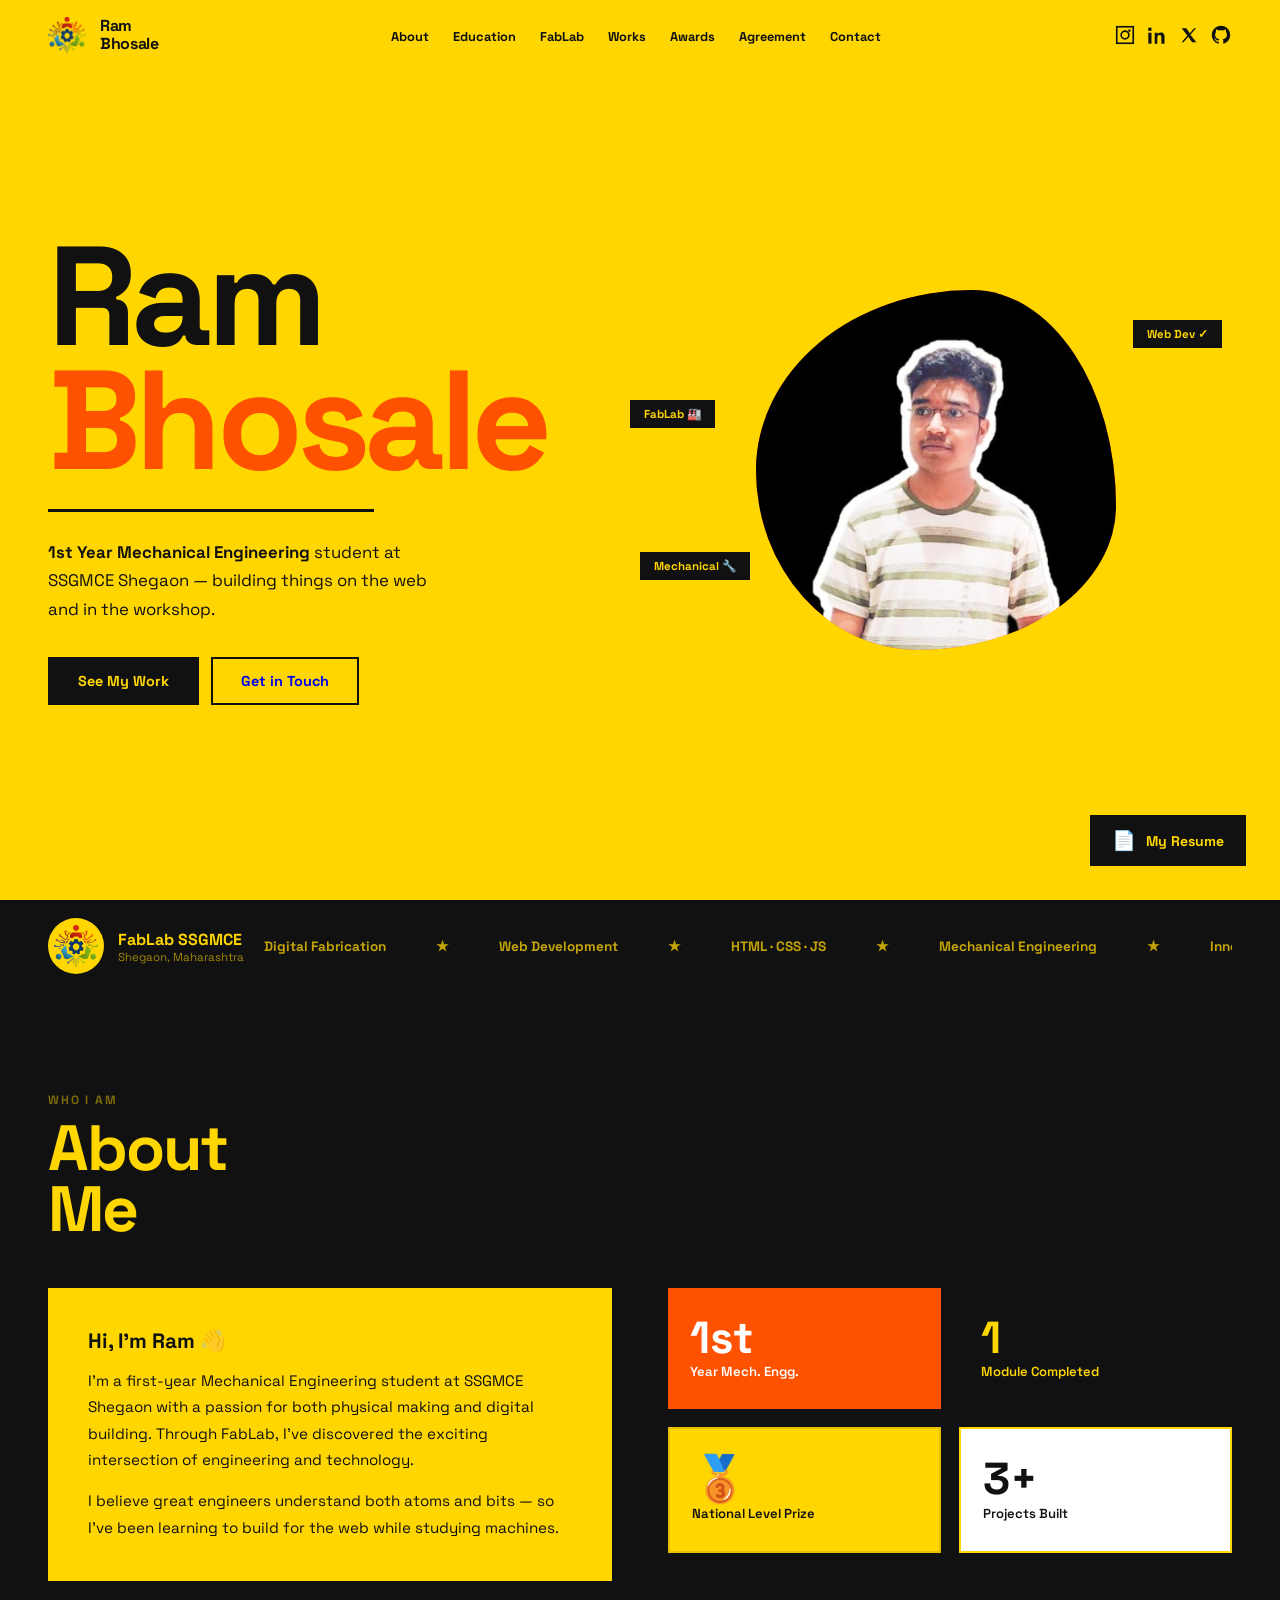
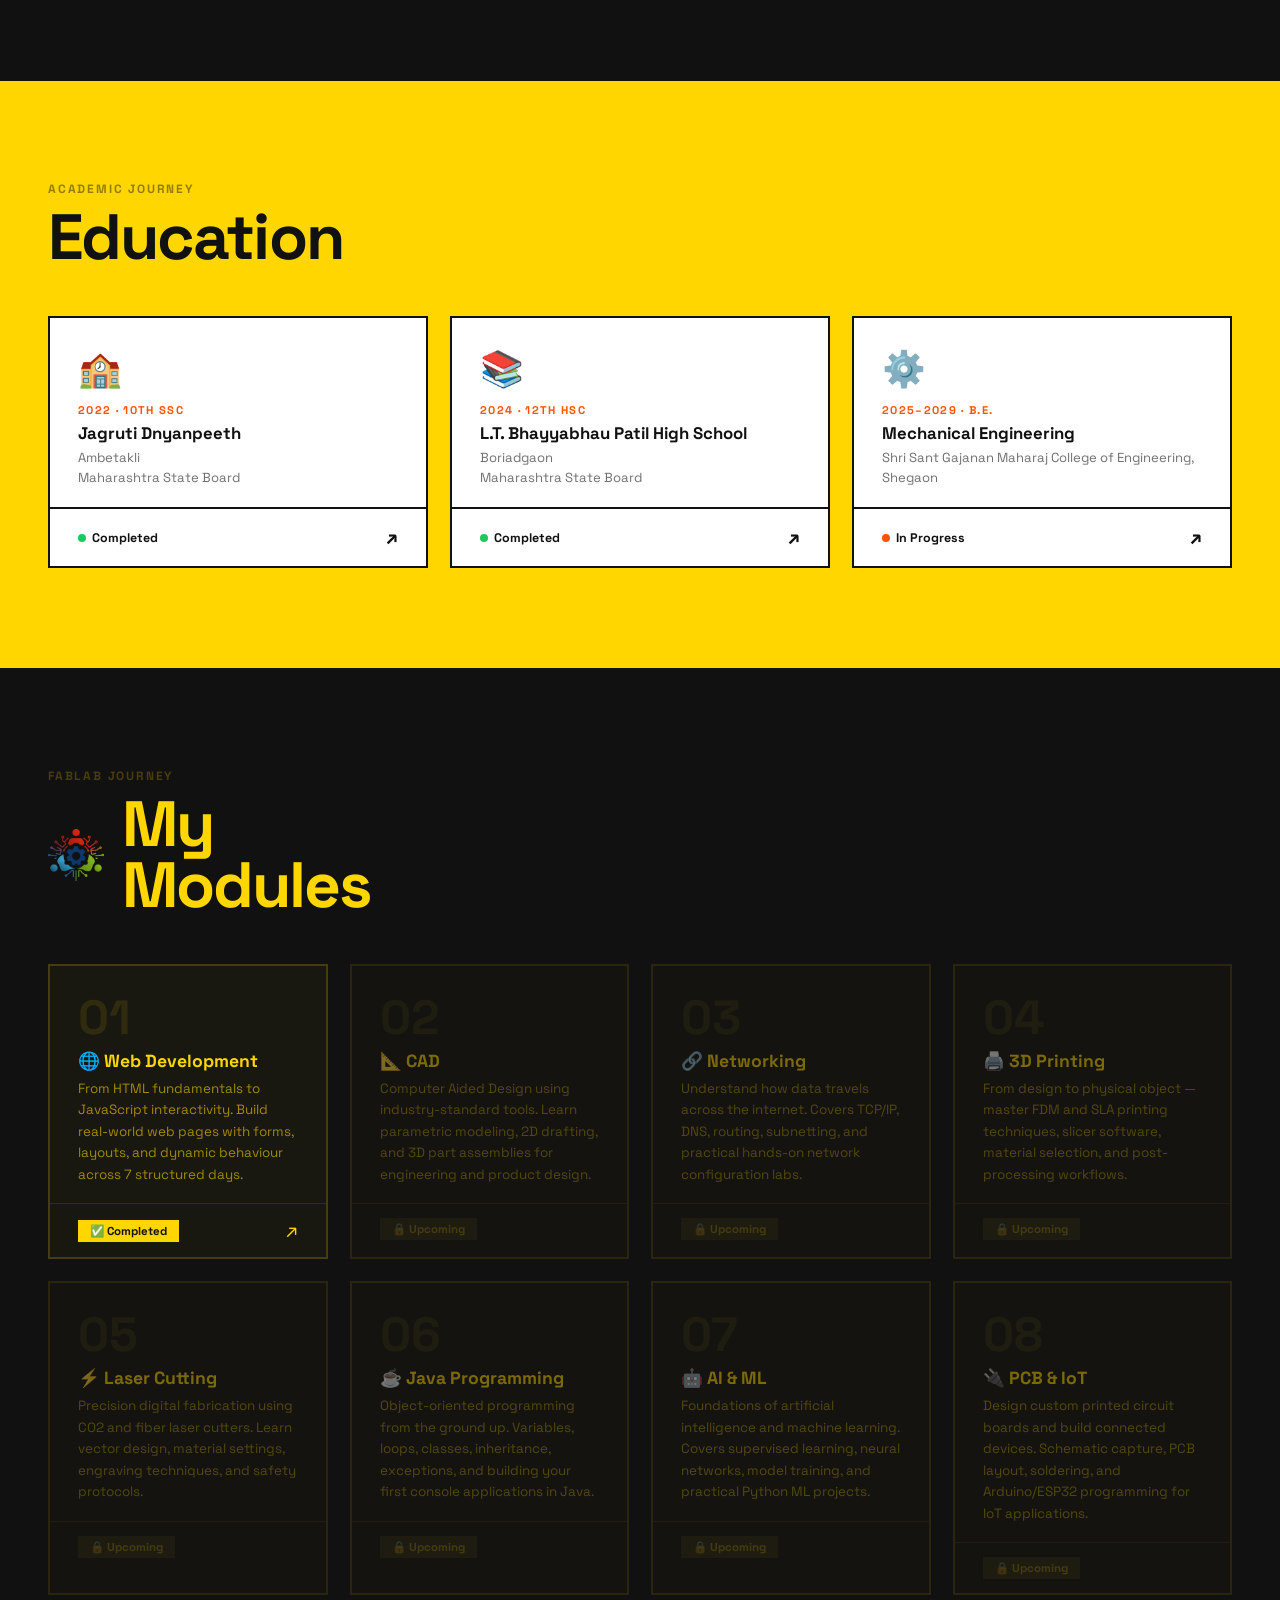
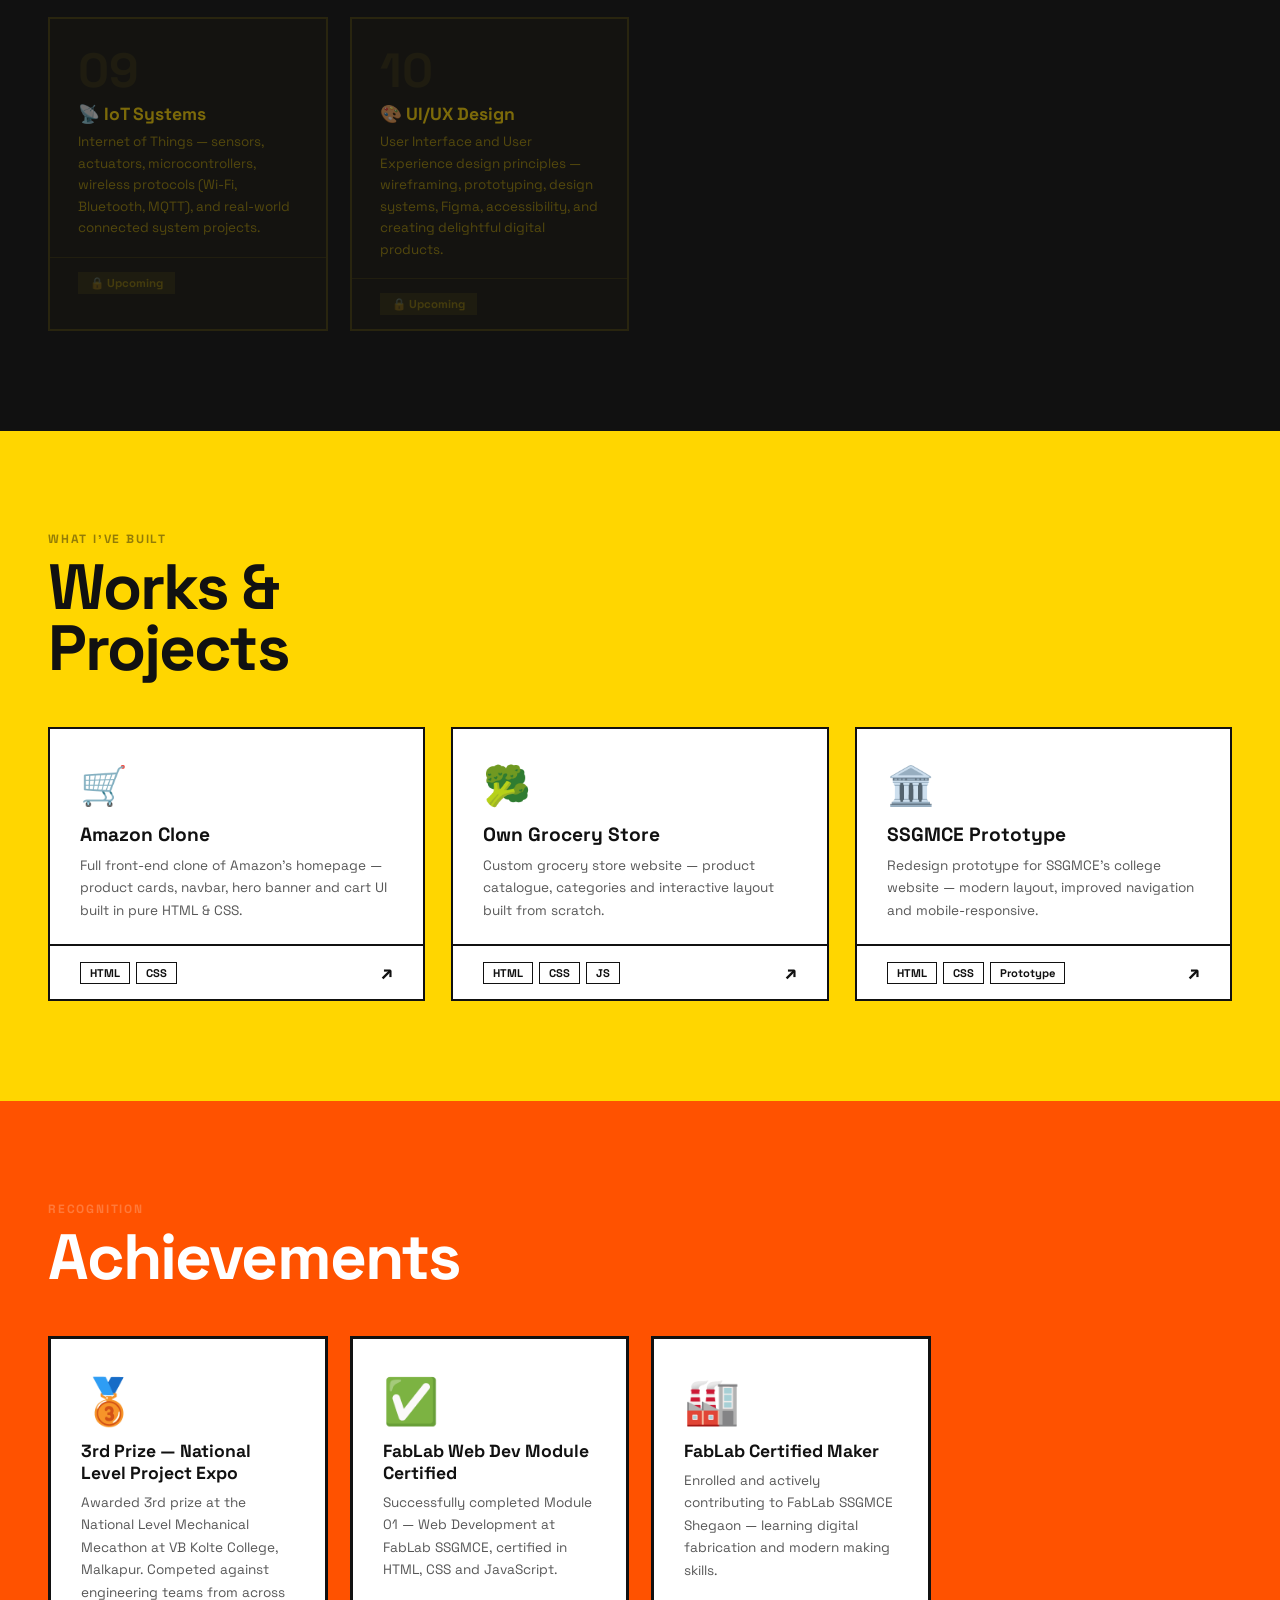
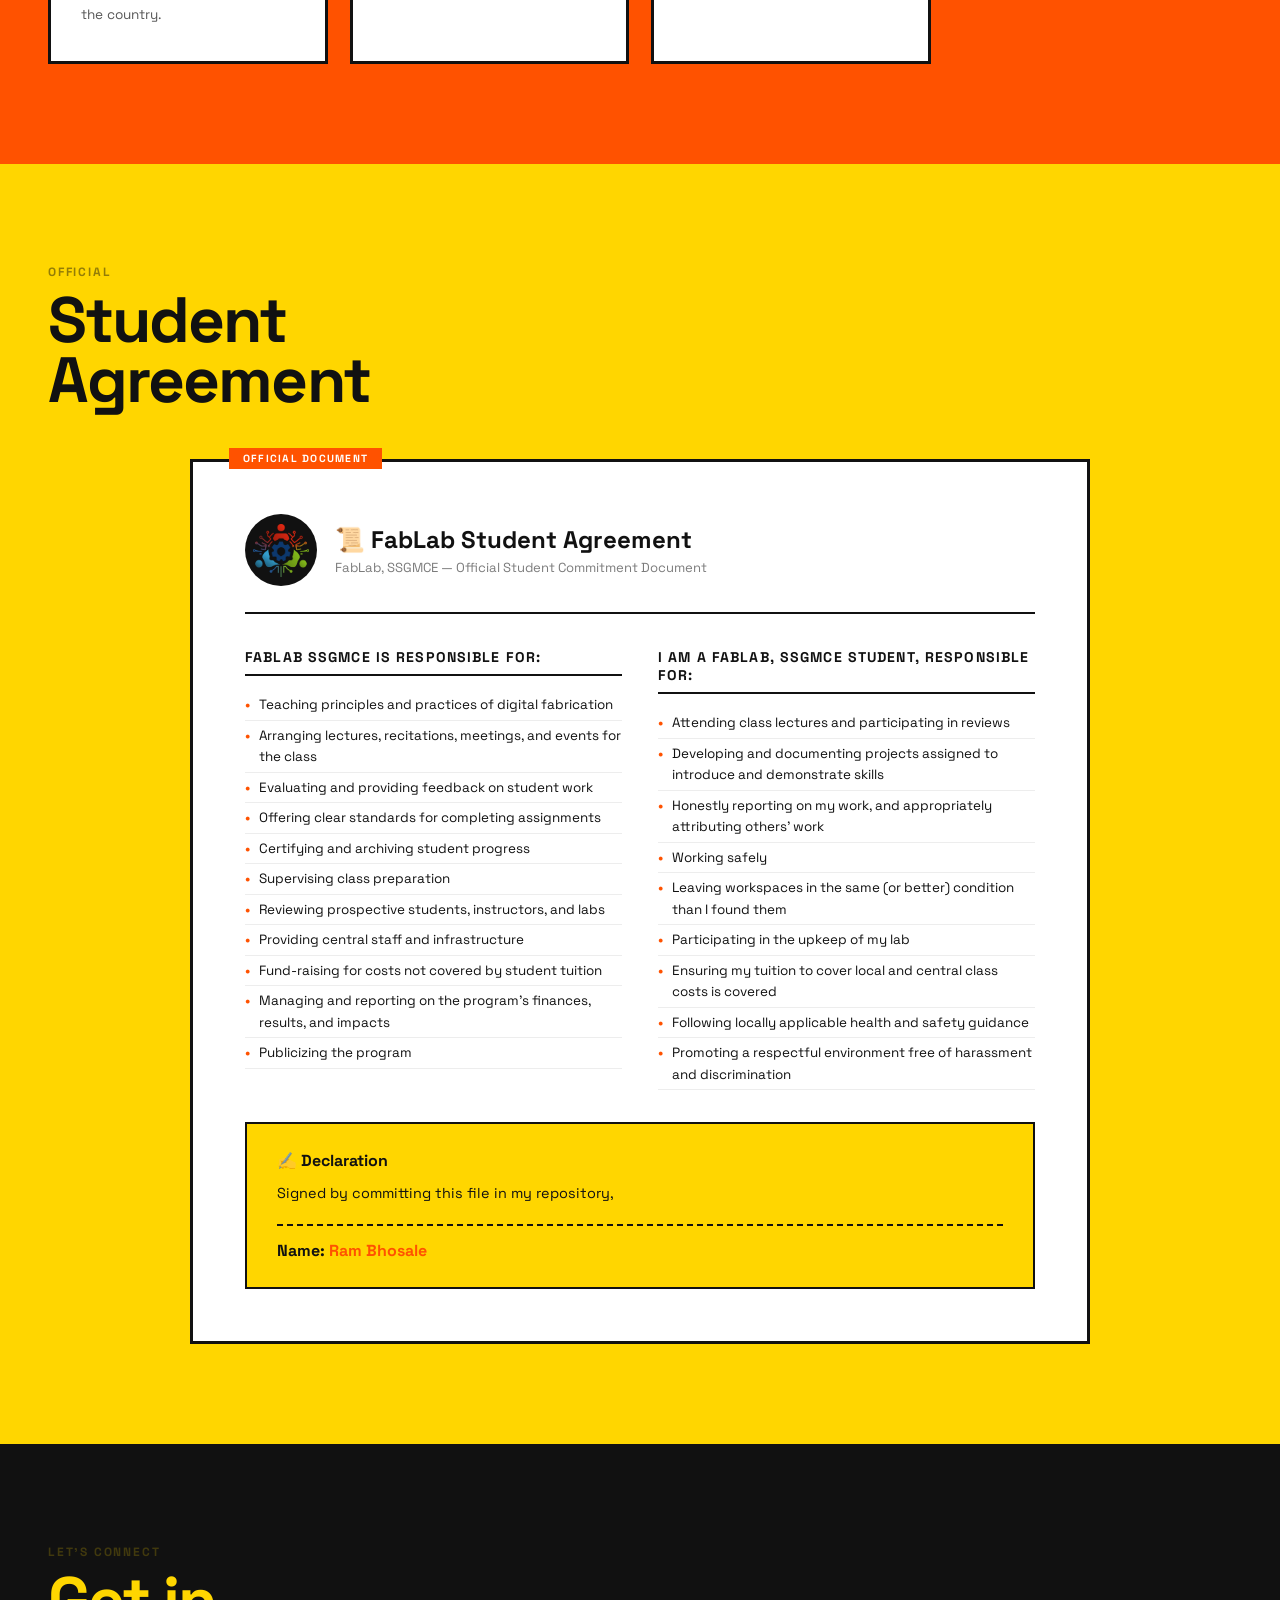
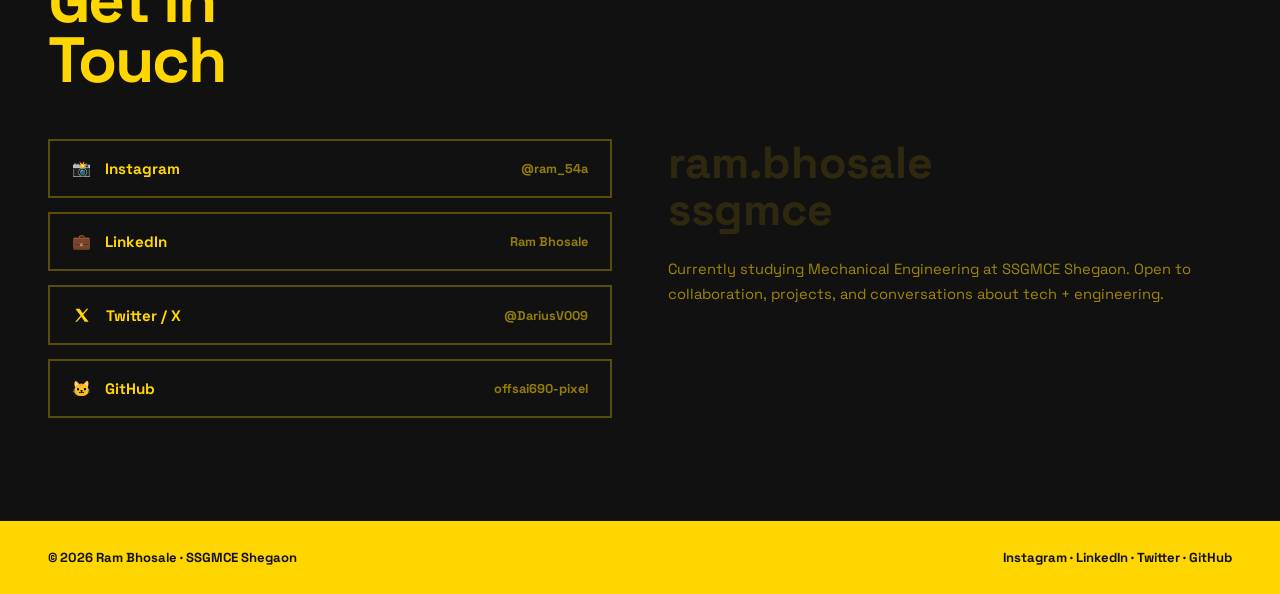
==== commit 5a19c79c: "123" ====
--- a/index.html
+++ b/index.html
@@ -29,10 +29,10 @@
       <li><a href="#contact">Contact</a></li>
     </ul>
     <div class="nav-icons">
-      <a href="https://www.instagram.com/ram_54a?igsh=MWEyb2FpZ2J0MXFteQ==" target="_blank">📸</a>
-      <a href="https://www.linkedin.com/in/ram-bhosale-735203384" target="_blank">💼</a>
-      <a href="https://x.com/DariusV009" target="_blank">🐦</a>
-      <a href="https://github.com/offsai690-pixel" target="_blank" title="GitHub">🐱</a>
+      <a href="https://www.instagram.com/ram_54a?igsh=MWEyb2FpZ2J0MXFteQ==" target="_blank" title="Instagram"><svg xmlns="http://www.w3.org/2000/svg" viewBox="0 0 24 24" fill="none" stroke="currentColor" stroke-width="1.8" stroke-linecap="square" stroke-linejoin="miter"><rect x="3" y="3" width="18" height="18"/><circle cx="12" cy="12" r="4.2"/><line x1="16.8" y1="7.2" x2="16.8" y2="7.2" stroke-width="2.4" stroke-linecap="square"/></svg></a>
+      <a href="https://www.linkedin.com/in/ram-bhosale-735203384" target="_blank" title="LinkedIn"><svg xmlns="http://www.w3.org/2000/svg" viewBox="0 0 24 24" fill="currentColor"><rect x="2.5" y="9.5" width="3.5" height="12"/><rect x="2.5" y="4" width="3.5" height="3.5"/><path d="M9.5 9.5h3.3v1.6h.05c.46-.87 1.58-1.8 3.25-1.8 3.48 0 4.12 2.29 4.12 5.27V21.5h-3.44v-6.18c0-1.47-.03-3.37-2.05-3.37-2.06 0-2.37 1.6-2.37 3.26V21.5H9.5z"/></svg></a>
+      <a href="https://x.com/DariusV009" target="_blank" title="Twitter / X"><svg xmlns="http://www.w3.org/2000/svg" viewBox="0 0 24 24" fill="currentColor"><path d="M4 4.5l6.2 8.1L4 20h2l5.2-6 4.1 6H20L13.5 11.6 19.6 4.5h-2l-4.7 5.5L9.1 4.5z"/></svg></a>
+      <a href="https://github.com/offsai690-pixel" target="_blank" title="GitHub"><svg xmlns="http://www.w3.org/2000/svg" viewBox="0 0 24 24" fill="currentColor"><path fill-rule="evenodd" clip-rule="evenodd" d="M12 2C6.477 2 2 6.463 2 11.97c0 4.404 2.865 8.14 6.839 9.458.5.092.682-.216.682-.48 0-.236-.008-.864-.013-1.695-2.782.602-3.369-1.337-3.369-1.337-.454-1.151-1.11-1.458-1.11-1.458-.908-.618.069-.606.069-.606 1.003.07 1.531 1.027 1.531 1.027.892 1.524 2.341 1.084 2.91.828.092-.643.35-1.083.636-1.332-2.22-.251-4.555-1.107-4.555-4.927 0-1.088.39-1.979 1.029-2.675-.103-.252-.446-1.266.098-2.638 0 0 .84-.268 2.75 1.022A9.607 9.607 0 0 1 12 6.82c.85.004 1.705.114 2.504.336 1.909-1.29 2.747-1.022 2.747-1.022.546 1.372.202 2.386.1 2.638.64.696 1.028 1.587 1.028 2.675 0 3.83-2.339 4.673-4.566 4.92.359.307.678.915.678 1.846 0 1.332-.012 2.407-.012 2.734 0 .267.18.577.688.48C19.137 20.107 22 16.373 22 11.969 22 6.463 17.522 2 12 2z"/></svg></a>
     </div>
   </nav>
 
@@ -399,7 +399,7 @@
             class="cli-icon">📸</span><span>Instagram</span><span class="cli-h">@ram_54a</span></a>
         <a href="https://www.linkedin.com/in/ram-bhosale-735203384" target="_blank" class="clink"><span
             class="cli-icon">💼</span><span>LinkedIn</span><span class="cli-h">Ram Bhosale</span></a>
-        <a href="https://x.com/DariusV009" target="_blank" class="clink"><span class="cli-icon">🐦</span><span>Twitter /
+        <a href="https://x.com/DariusV009" target="_blank" class="clink"><span class="cli-icon"><svg xmlns="http://www.w3.org/2000/svg" viewBox="0 0 24 24" fill="currentColor"><path d="M4 4.5l6.2 8.1L4 20h2l5.2-6 4.1 6H20L13.5 11.6 19.6 4.5h-2l-4.7 5.5L9.1 4.5z"/></svg></span><span>Twitter /
             X</span><span class="cli-h">@DariusV009</span></a>
         <a href="https://github.com/offsai690-pixel" target="_blank" class="clink"><span
             class="cli-icon">🐱</span><span>GitHub</span><span class="cli-h">offsai690-pixel</span></a>
--- a/style.css
+++ b/style.css
@@ -74,17 +74,26 @@
 .nav-icons {
     display: flex;
     gap: 10px;
-    font-size: 1.1rem;
+    align-items: center;
 }
 
 .nav-icons a {
     color: var(--b);
     text-decoration: none;
-    transition: transform .2s;
+    transition: color .2s, transform .2s;
+    display: flex;
+    align-items: center;
+}
+
+.nav-icons a svg {
+    width: 22px;
+    height: 22px;
+    display: block;
 }
 
 .nav-icons a:hover {
-    transform: scale(1.25);
+    color: var(--o);
+    transform: scale(1.15);
 }
 
 #hero {
@@ -881,7 +890,15 @@
 }
 
 .cli-icon {
-    font-size: 1.3rem;
+    display: flex;
+    align-items: center;
+    flex-shrink: 0;
+}
+
+.cli-icon svg {
+    width: 20px;
+    height: 20px;
+    display: block;
 }
 
 .cli-h {
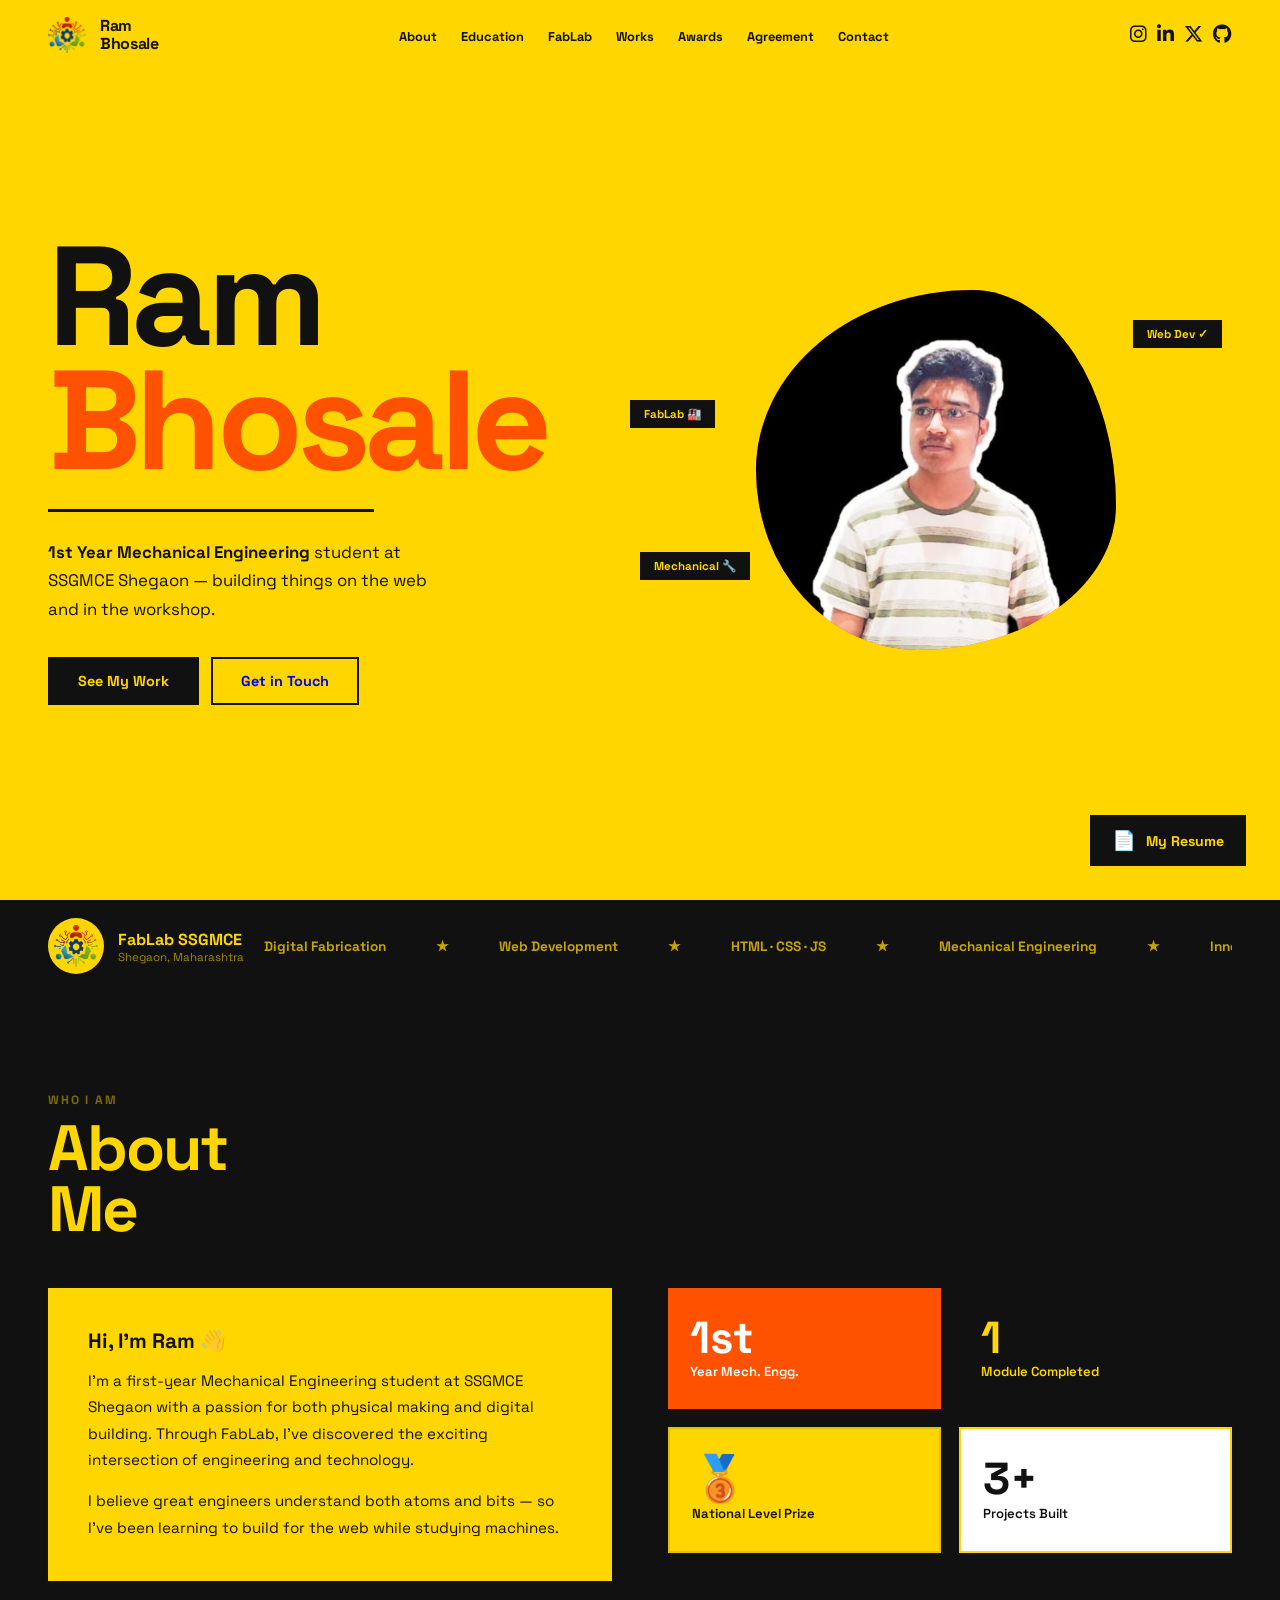
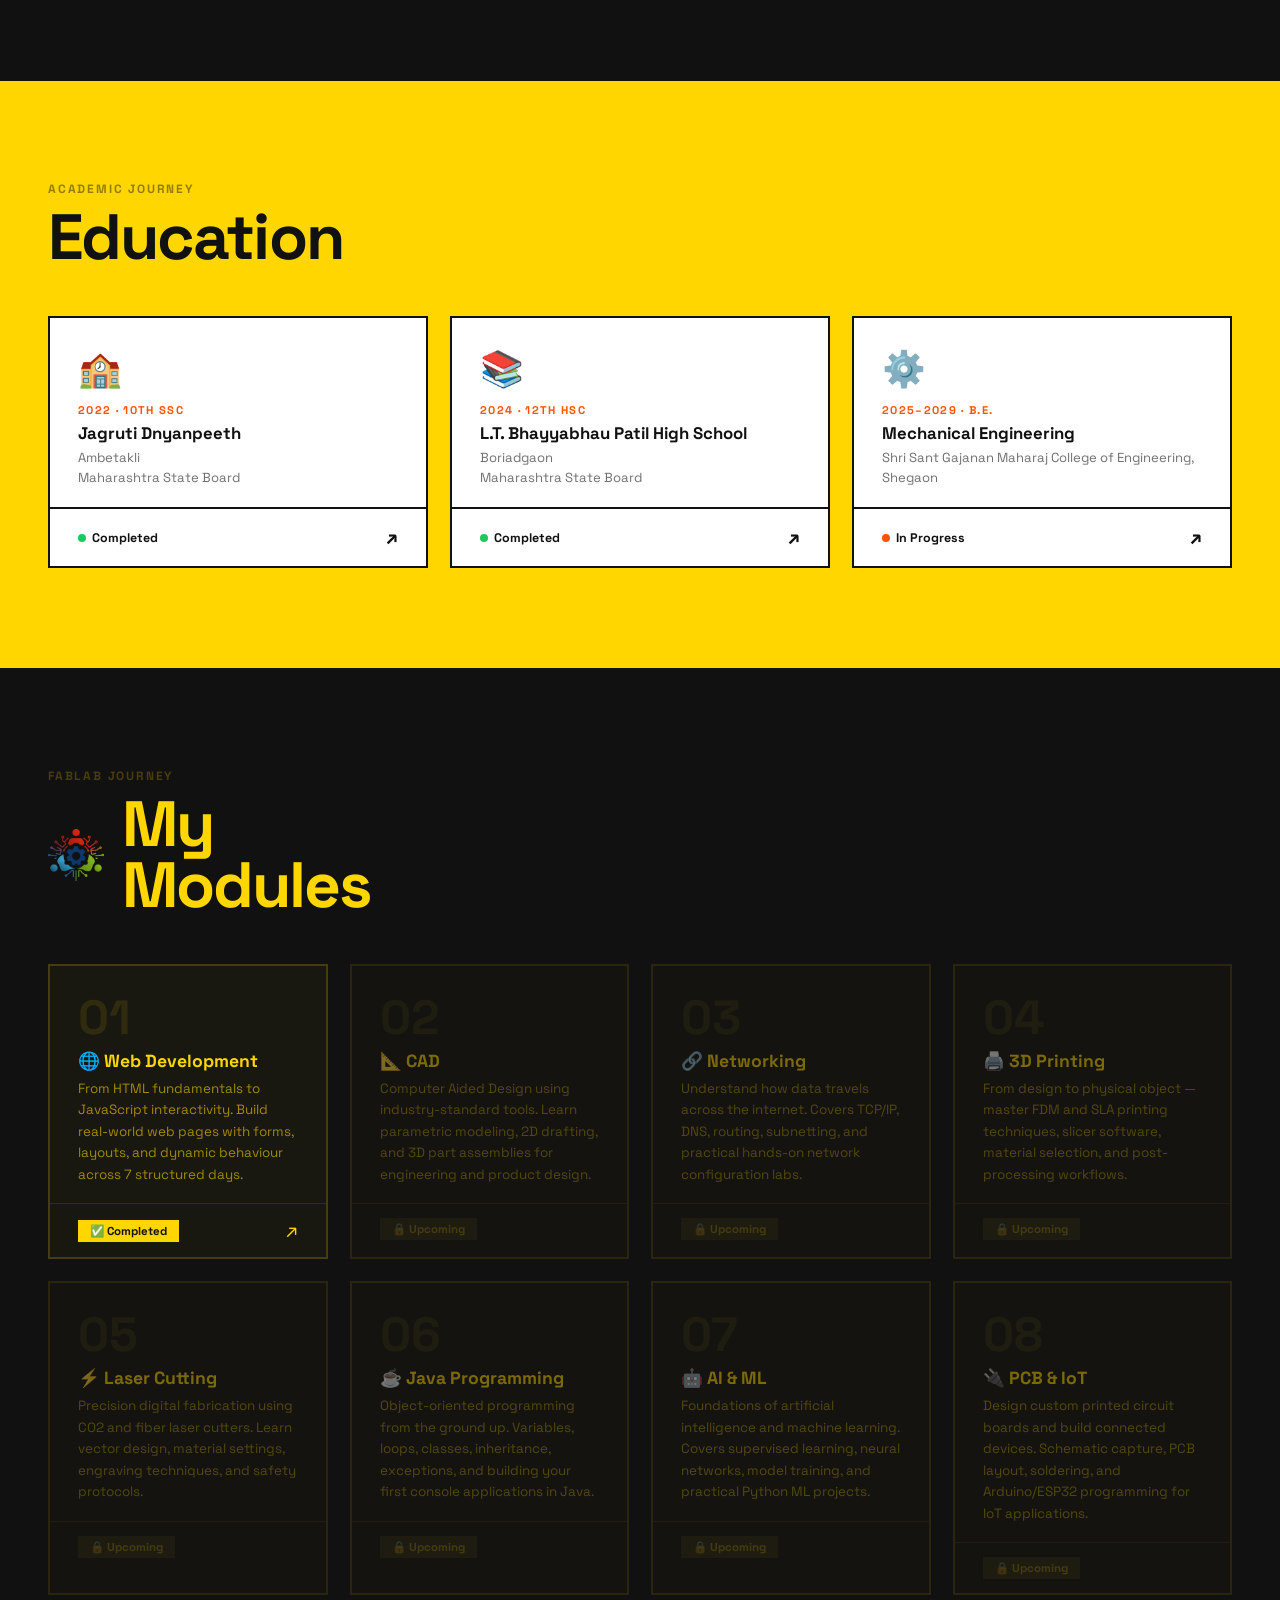
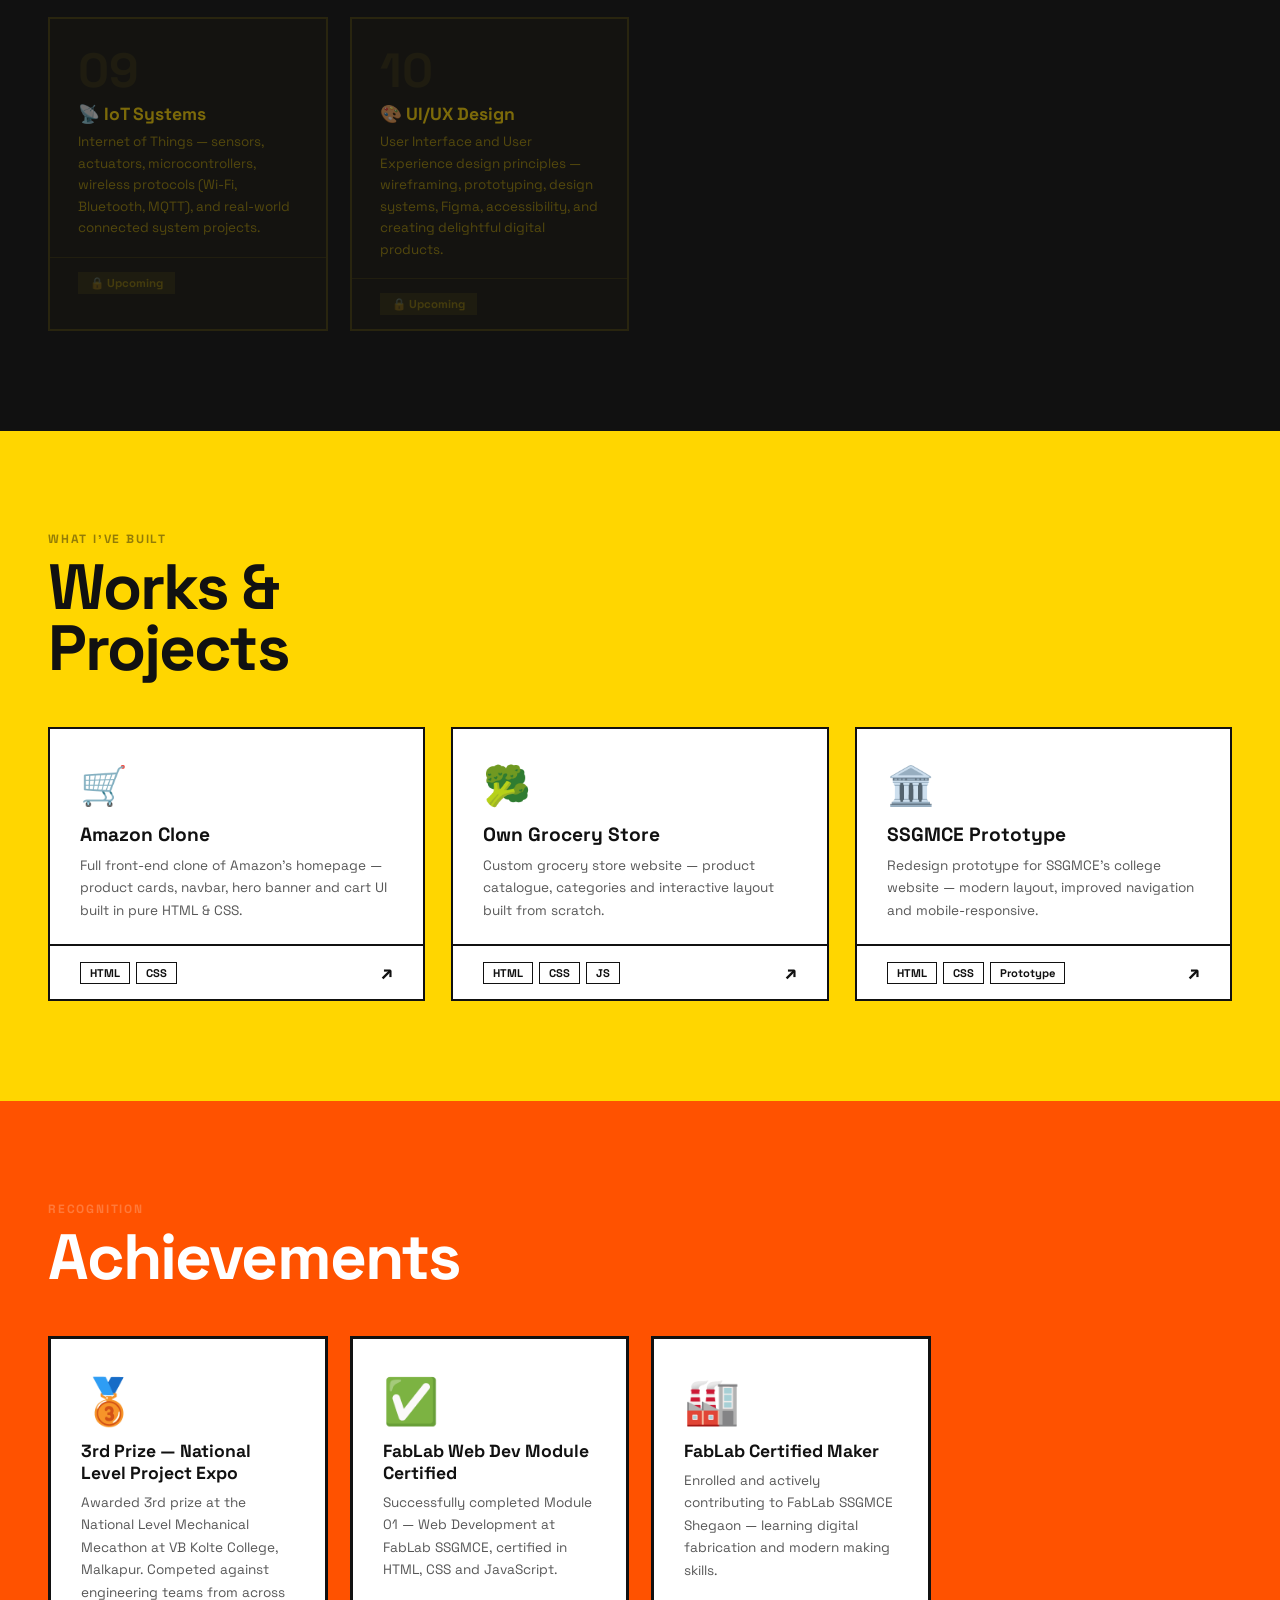
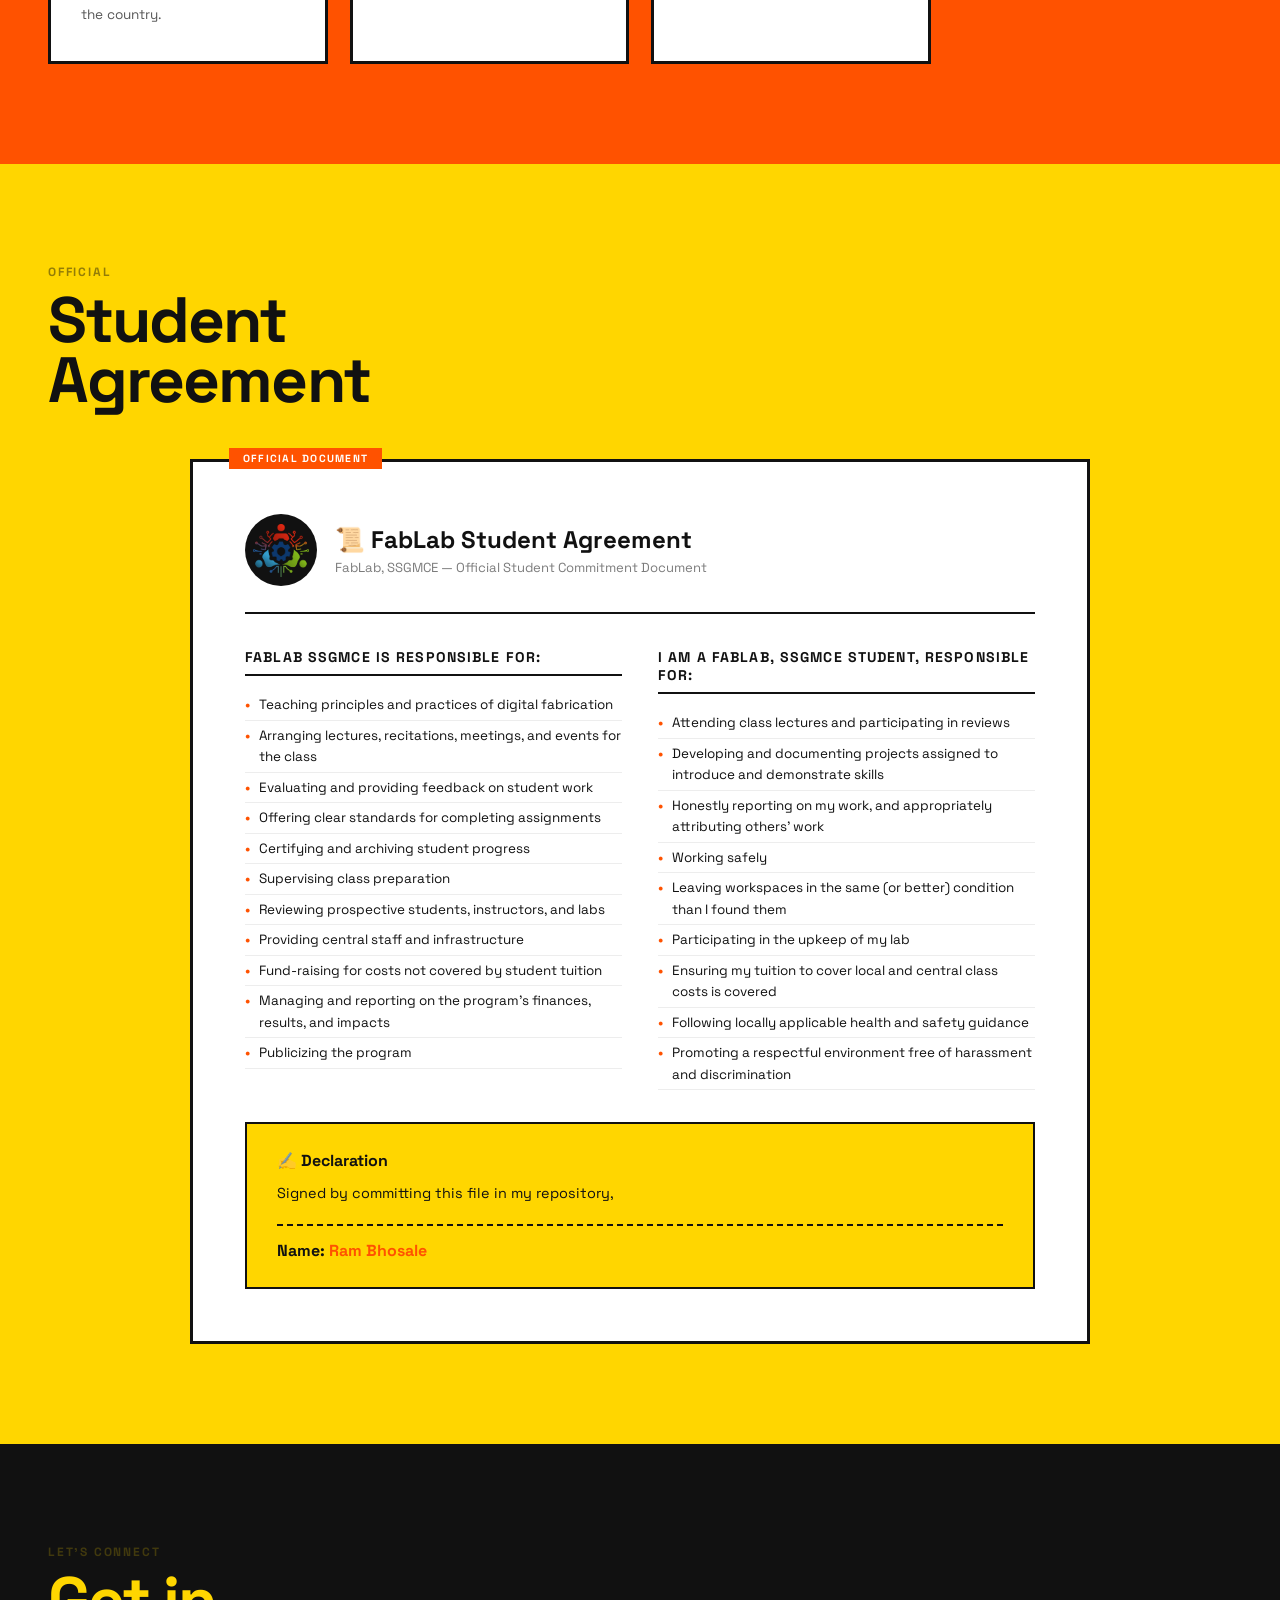
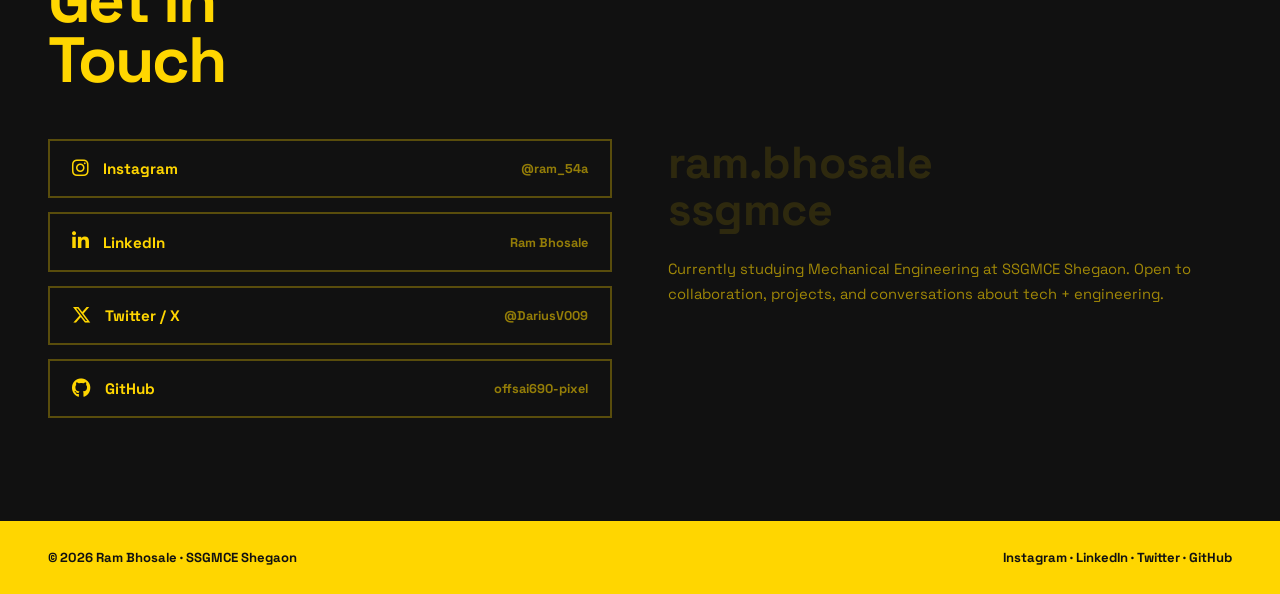
==== commit 08cb2962: "icons change" ====
--- a/index.html
+++ b/index.html
@@ -10,6 +10,7 @@
   <link href="https://fonts.googleapis.com/css2?family=Space+Grotesk:wght@400;600;700;800;900&display=swap"
     rel="stylesheet">
   <link rel="stylesheet" href="style.css">
+<link rel="stylesheet" href="https://cdnjs.cloudflare.com/ajax/libs/font-awesome/6.5.0/css/all.min.css">
 </head>
 
 <body>
@@ -29,10 +30,10 @@
       <li><a href="#contact">Contact</a></li>
     </ul>
     <div class="nav-icons">
-      <a href="https://www.instagram.com/ram_54a?igsh=MWEyb2FpZ2J0MXFteQ==" target="_blank" title="Instagram"><svg xmlns="http://www.w3.org/2000/svg" viewBox="0 0 24 24" fill="none" stroke="currentColor" stroke-width="1.8" stroke-linecap="square" stroke-linejoin="miter"><rect x="3" y="3" width="18" height="18"/><circle cx="12" cy="12" r="4.2"/><line x1="16.8" y1="7.2" x2="16.8" y2="7.2" stroke-width="2.4" stroke-linecap="square"/></svg></a>
-      <a href="https://www.linkedin.com/in/ram-bhosale-735203384" target="_blank" title="LinkedIn"><svg xmlns="http://www.w3.org/2000/svg" viewBox="0 0 24 24" fill="currentColor"><rect x="2.5" y="9.5" width="3.5" height="12"/><rect x="2.5" y="4" width="3.5" height="3.5"/><path d="M9.5 9.5h3.3v1.6h.05c.46-.87 1.58-1.8 3.25-1.8 3.48 0 4.12 2.29 4.12 5.27V21.5h-3.44v-6.18c0-1.47-.03-3.37-2.05-3.37-2.06 0-2.37 1.6-2.37 3.26V21.5H9.5z"/></svg></a>
-      <a href="https://x.com/DariusV009" target="_blank" title="Twitter / X"><svg xmlns="http://www.w3.org/2000/svg" viewBox="0 0 24 24" fill="currentColor"><path d="M4 4.5l6.2 8.1L4 20h2l5.2-6 4.1 6H20L13.5 11.6 19.6 4.5h-2l-4.7 5.5L9.1 4.5z"/></svg></a>
-      <a href="https://github.com/offsai690-pixel" target="_blank" title="GitHub"><svg xmlns="http://www.w3.org/2000/svg" viewBox="0 0 24 24" fill="currentColor"><path fill-rule="evenodd" clip-rule="evenodd" d="M12 2C6.477 2 2 6.463 2 11.97c0 4.404 2.865 8.14 6.839 9.458.5.092.682-.216.682-.48 0-.236-.008-.864-.013-1.695-2.782.602-3.369-1.337-3.369-1.337-.454-1.151-1.11-1.458-1.11-1.458-.908-.618.069-.606.069-.606 1.003.07 1.531 1.027 1.531 1.027.892 1.524 2.341 1.084 2.91.828.092-.643.35-1.083.636-1.332-2.22-.251-4.555-1.107-4.555-4.927 0-1.088.39-1.979 1.029-2.675-.103-.252-.446-1.266.098-2.638 0 0 .84-.268 2.75 1.022A9.607 9.607 0 0 1 12 6.82c.85.004 1.705.114 2.504.336 1.909-1.29 2.747-1.022 2.747-1.022.546 1.372.202 2.386.1 2.638.64.696 1.028 1.587 1.028 2.675 0 3.83-2.339 4.673-4.566 4.92.359.307.678.915.678 1.846 0 1.332-.012 2.407-.012 2.734 0 .267.18.577.688.48C19.137 20.107 22 16.373 22 11.969 22 6.463 17.522 2 12 2z"/></svg></a>
+      <a href="https://www.instagram.com/ram_54a?igsh=MWEyb2FpZ2J0MXFteQ==" target="_blank" title="Instagram"><i class="fa-brands fa-instagram"></i></a>
+      <a href="https://www.linkedin.com/in/ram-bhosale-735203384" target="_blank" title="LinkedIn"><i class="fa-brands fa-linkedin-in"></i></a>
+      <a href="https://x.com/DariusV009" target="_blank" title="Twitter / X"><i class="fa-brands fa-x-twitter"></i></a>
+      <a href="https://github.com/offsai690-pixel" target="_blank" title="GitHub"><i class="fa-brands fa-github"></i></a>
     </div>
   </nav>
 
@@ -395,14 +396,11 @@
     <h2 class="sh">Get in<br>Touch</h2>
     <div class="contact-grid">
       <div class="contact-links reveal">
-        <a href="https://www.instagram.com/ram_54a?igsh=MWEyb2FpZ2J0MXFteQ==" target="_blank" class="clink"><span
-            class="cli-icon">📸</span><span>Instagram</span><span class="cli-h">@ram_54a</span></a>
-        <a href="https://www.linkedin.com/in/ram-bhosale-735203384" target="_blank" class="clink"><span
-            class="cli-icon">💼</span><span>LinkedIn</span><span class="cli-h">Ram Bhosale</span></a>
-        <a href="https://x.com/DariusV009" target="_blank" class="clink"><span class="cli-icon"><svg xmlns="http://www.w3.org/2000/svg" viewBox="0 0 24 24" fill="currentColor"><path d="M4 4.5l6.2 8.1L4 20h2l5.2-6 4.1 6H20L13.5 11.6 19.6 4.5h-2l-4.7 5.5L9.1 4.5z"/></svg></span><span>Twitter /
+        <a href="https://www.instagram.com/ram_54a?igsh=MWEyb2FpZ2J0MXFteQ==" target="_blank" class="clink"><span class="cli-icon"><i class="fa-brands fa-instagram"></i></span><span>Instagram</span><span class="cli-h">@ram_54a</span></a>
+        <a href="https://www.linkedin.com/in/ram-bhosale-735203384" target="_blank" class="clink"><span class="cli-icon"><i class="fa-brands fa-linkedin-in"></i></span><span>LinkedIn</span><span class="cli-h">Ram Bhosale</span></a>
+        <a href="https://x.com/DariusV009" target="_blank" class="clink"><span class="cli-icon"><i class="fa-brands fa-x-twitter"></i></span><span>Twitter /
             X</span><span class="cli-h">@DariusV009</span></a>
-        <a href="https://github.com/offsai690-pixel" target="_blank" class="clink"><span
-            class="cli-icon">🐱</span><span>GitHub</span><span class="cli-h">offsai690-pixel</span></a>
+        <a href="https://github.com/offsai690-pixel" target="_blank" class="clink"><span class="cli-icon"><i class="fa-brands fa-github"></i></span><span>GitHub</span><span class="cli-h">offsai690-pixel</span></a>
       </div>
       <div class="contact-info reveal">
         <div class="big">ram.bhosale<br>ssgmce</div>
--- a/style.css
+++ b/style.css
@@ -83,17 +83,13 @@
     transition: color .2s, transform .2s;
     display: flex;
     align-items: center;
-}
-
-.nav-icons a svg {
-    width: 22px;
-    height: 22px;
-    display: block;
+    font-size: 1.2rem;
+    line-height: 1;
 }
 
 .nav-icons a:hover {
     color: var(--o);
-    transform: scale(1.15);
+    transform: scale(1.2);
 }
 
 #hero {
@@ -892,13 +888,9 @@
 .cli-icon {
     display: flex;
     align-items: center;
+    justify-content: center;
+    font-size: 1.2rem;
     flex-shrink: 0;
-}
-
-.cli-icon svg {
-    width: 20px;
-    height: 20px;
-    display: block;
 }
 
 .cli-h {
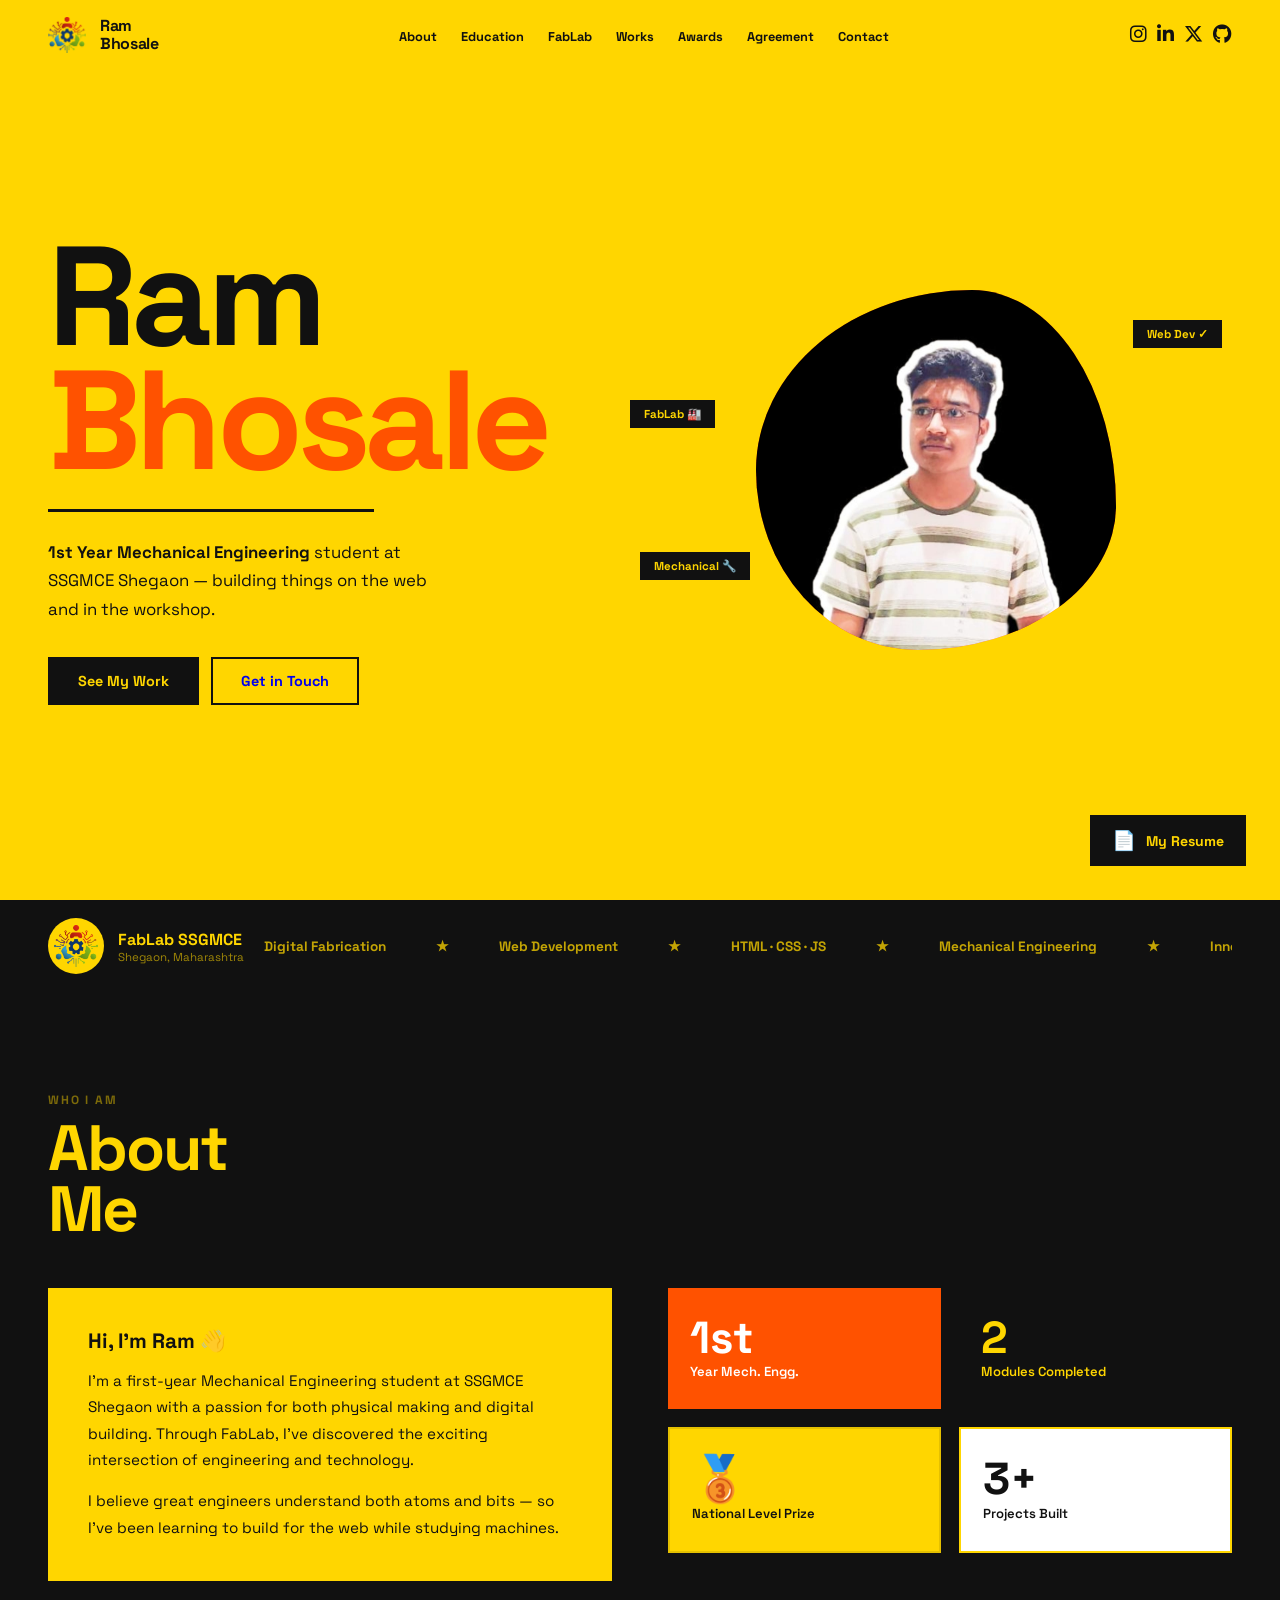
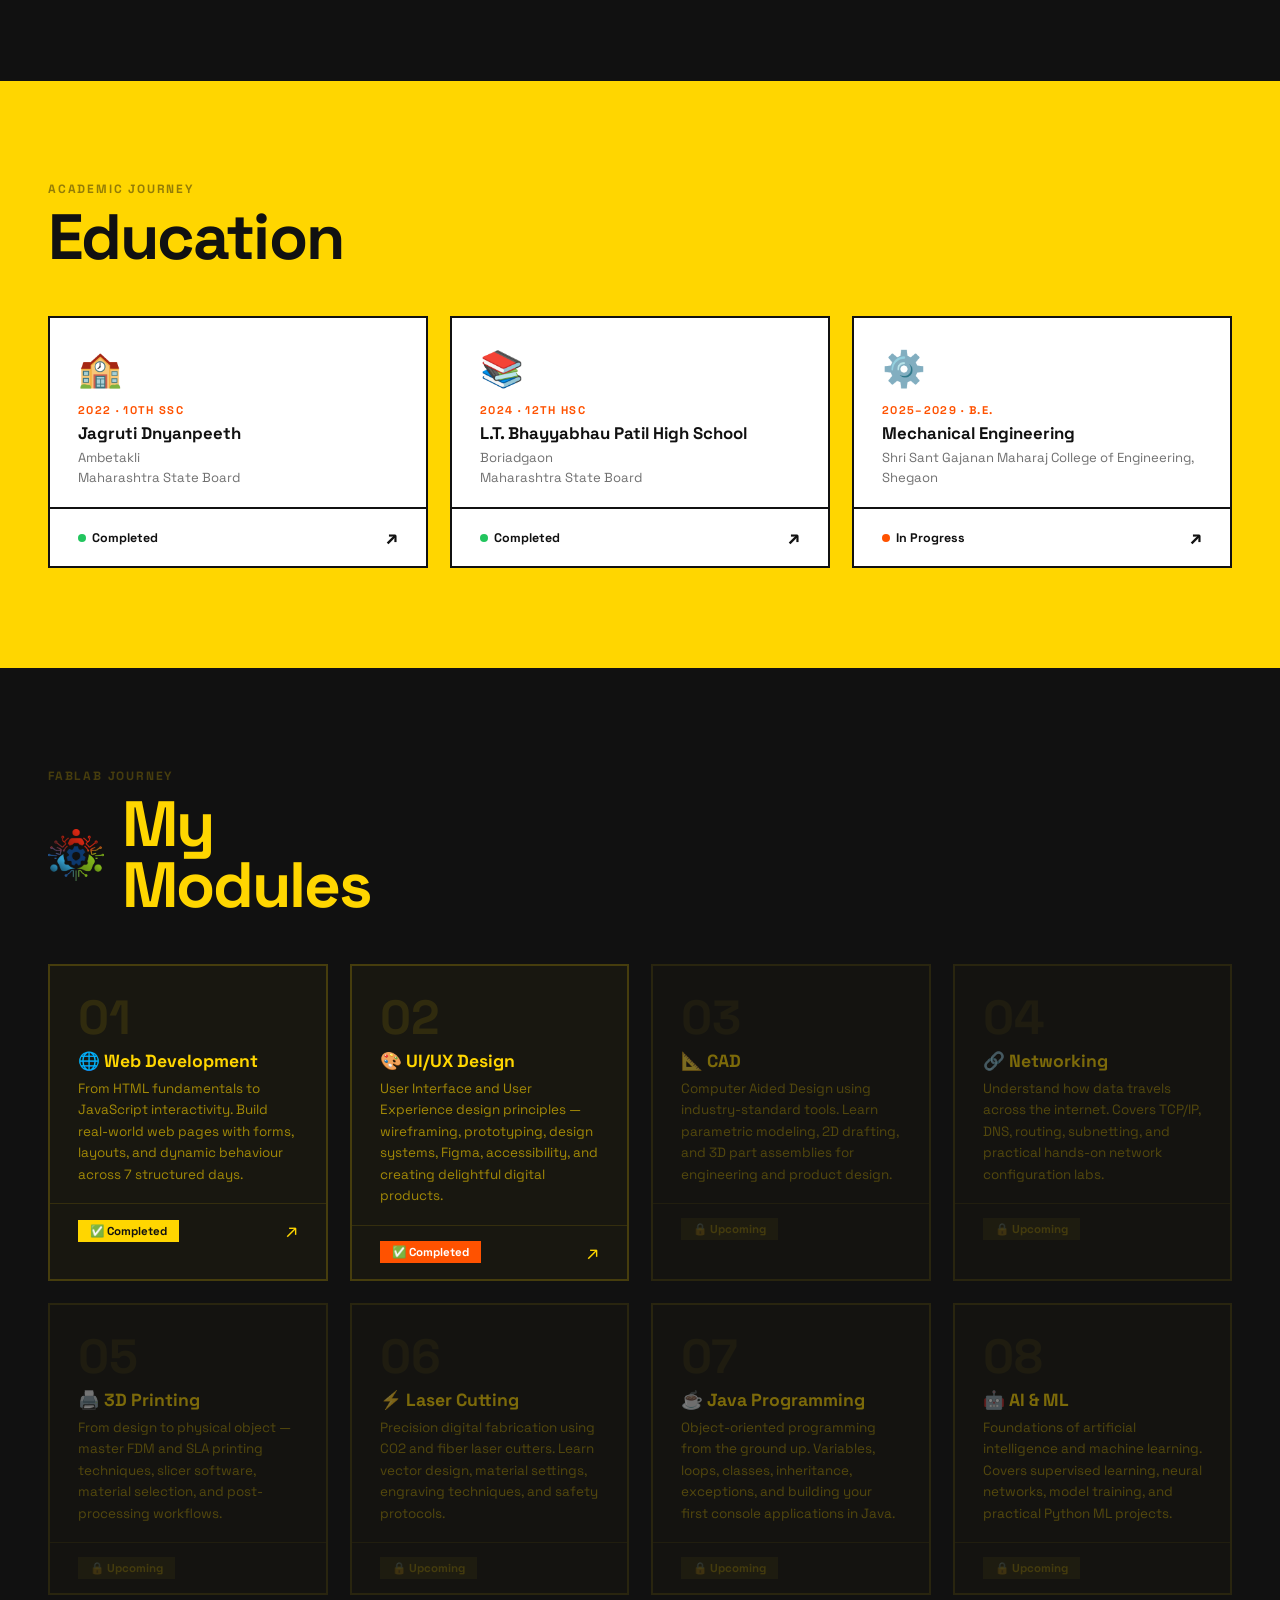
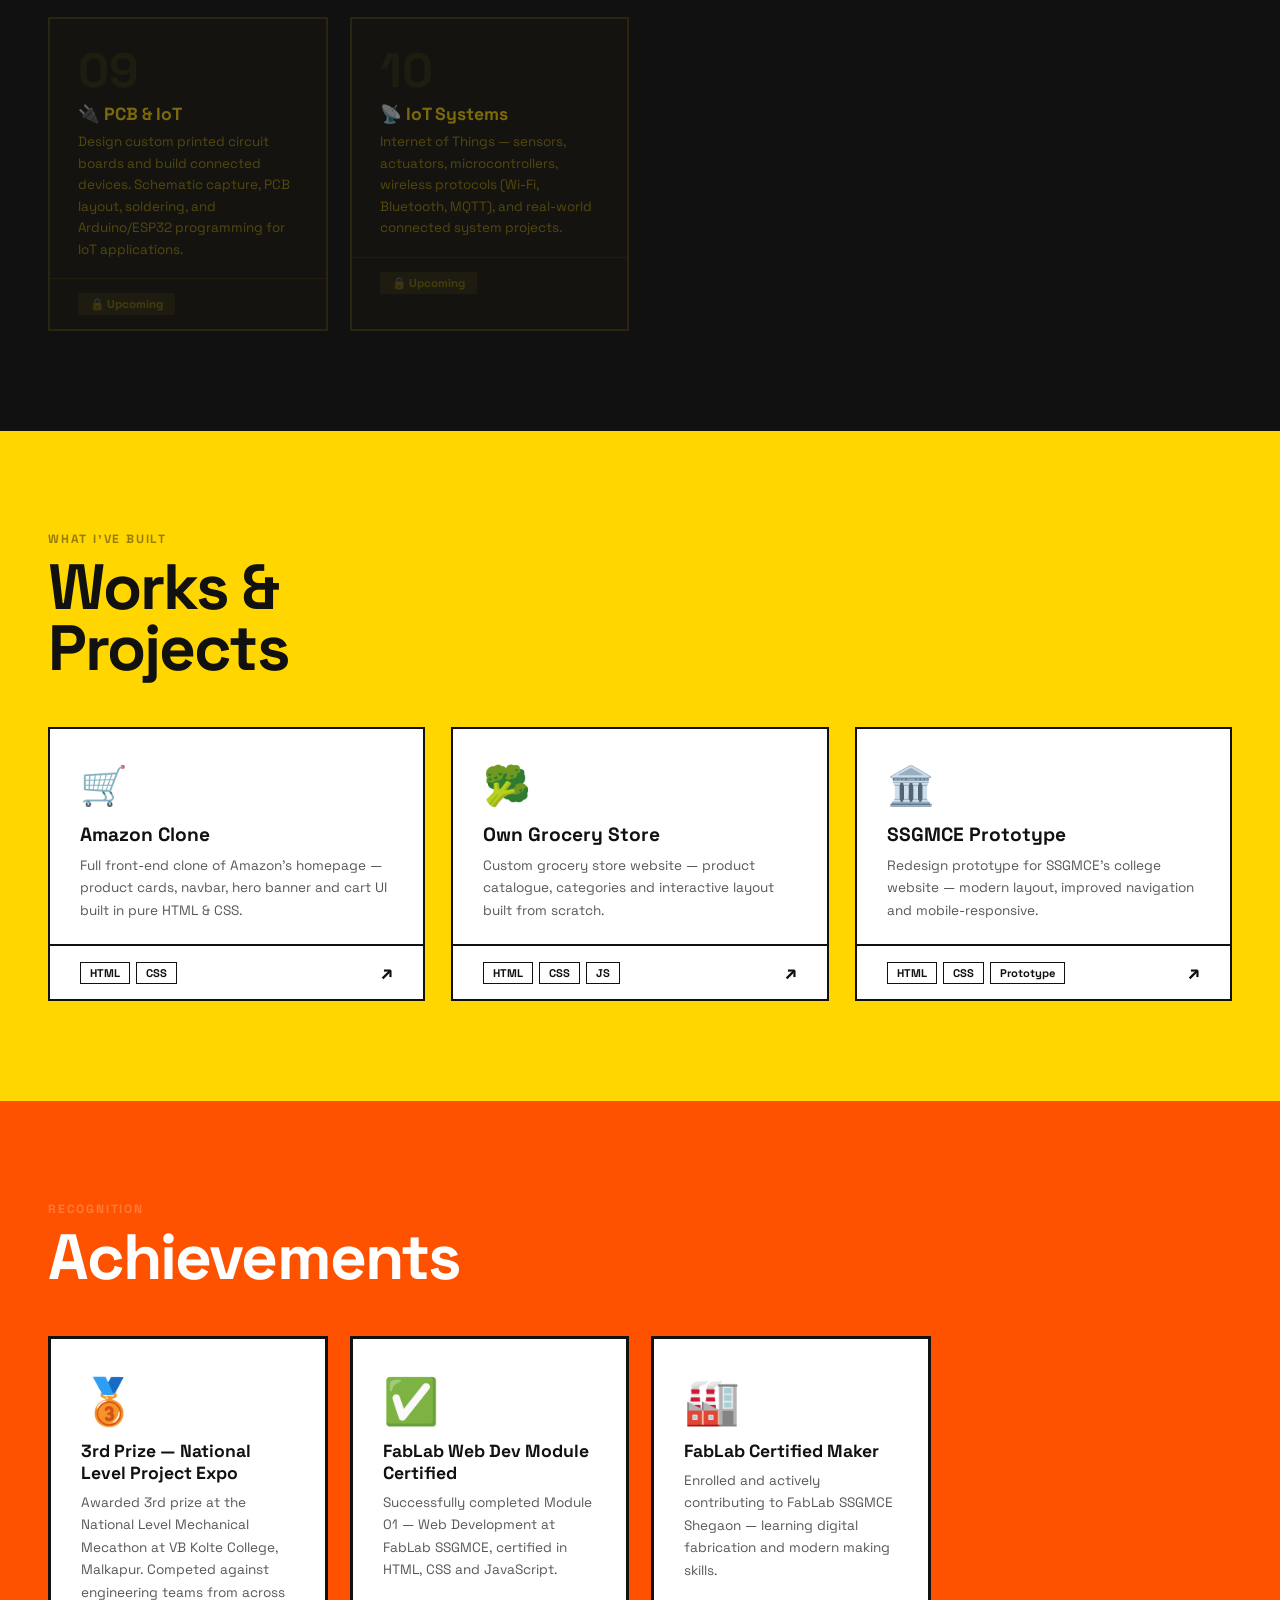
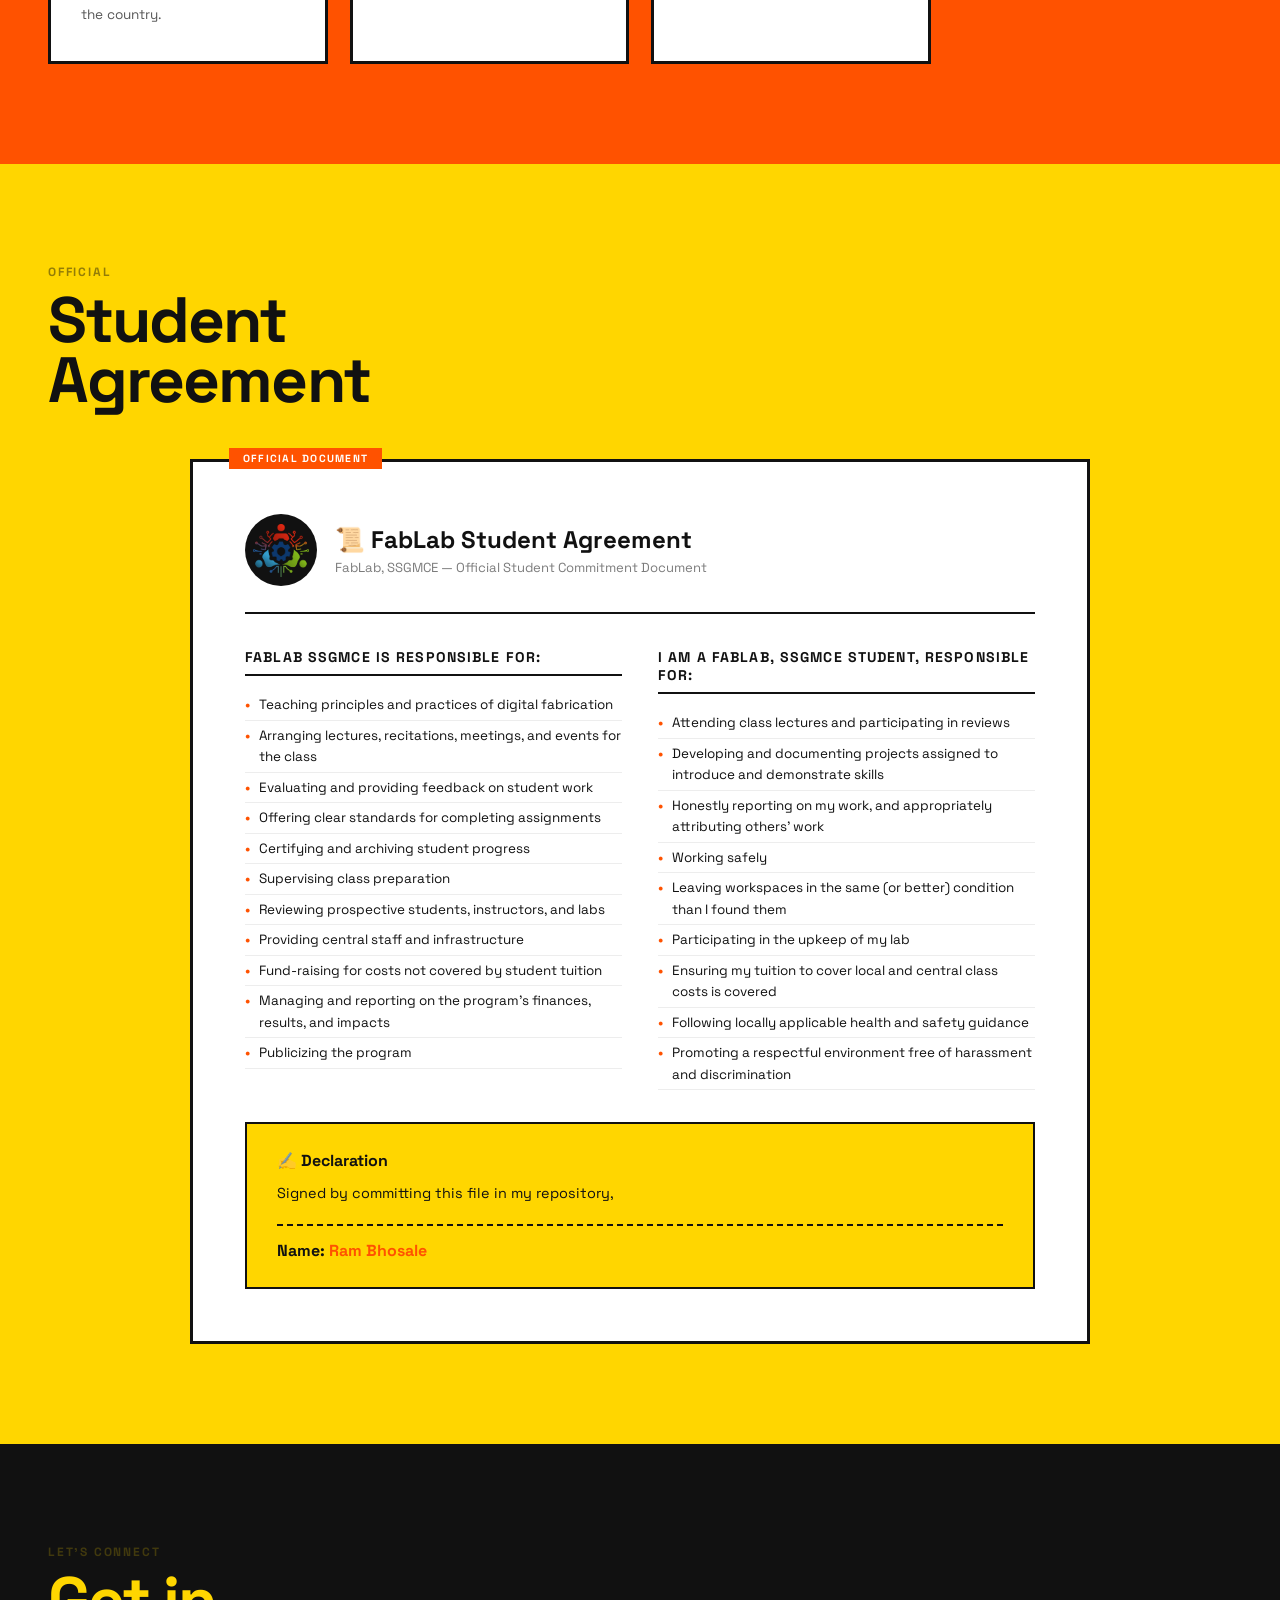
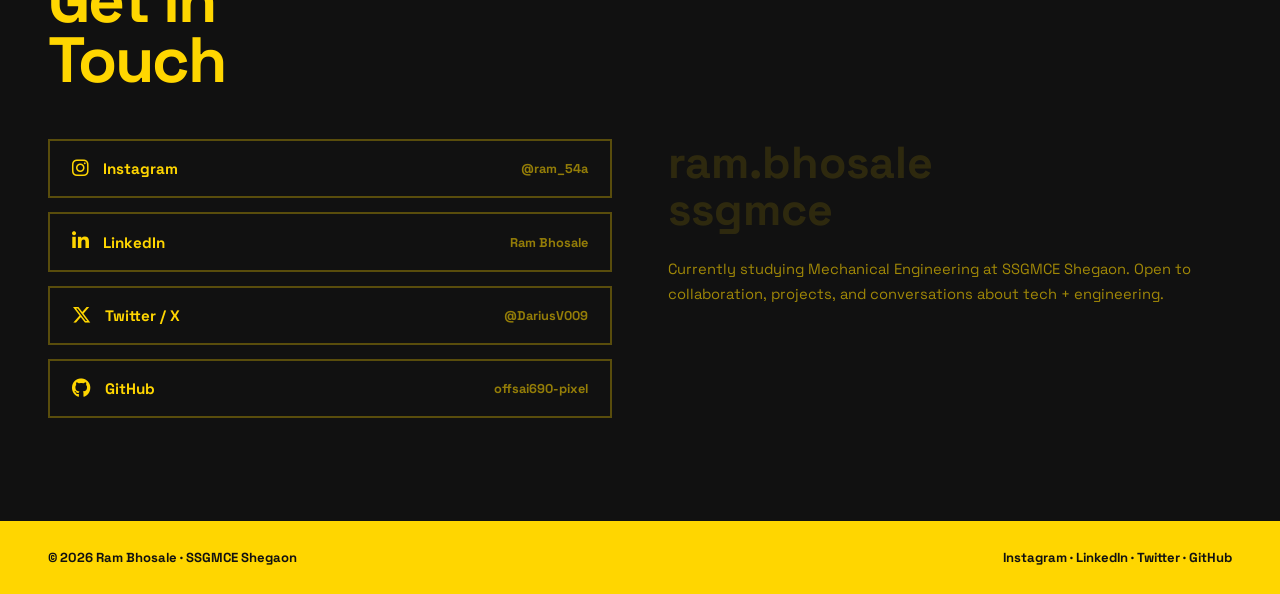
==== commit 995dcd0d: "Enhance UI/UX module with new content and structure Added UI/UX module details and updated project s" ====
--- a/index.html
+++ b/index.html
@@ -92,7 +92,7 @@
       <div class="stats-grid reveal">
         <div class="stat" style="background:var(--o);color:var(--w);"><span class="n">1st</span><span class="l">Year
             Mech. Engg.</span></div>
-        <div class="stat" style="background:var(--b);color:var(--y);"><span class="n">1</span><span class="l">Module
+        <div class="stat" style="background:var(--b);color:var(--y);"><span class="n">2</span><span class="l">Modules
             Completed</span></div>
         <div class="stat" style="background:var(--y);color:var(--b);border:2px solid rgba(0,0,0,.1);"><span
             class="n">🥉</span><span class="l">National Level Prize</span></div>
@@ -156,6 +156,7 @@
     <div class="mods-grid">
 
 
+      <!-- MODULE 01 — Web Development ✅ -->
       <div class="mod-card reveal" onclick="openPanel('p-webdev')">
         <div class="mod-card-top">
           <div class="mc-n">01</div>
@@ -166,10 +167,21 @@
         <div class="mod-card-bottom"><span class="mc-tag">✅ Completed</span><span class="mod-arrow">↗</span></div>
       </div>
 
-
+      <!-- MODULE 02 — UI/UX Design ✅ -->
+      <div class="mod-card reveal" onclick="openPanel('p-uiux')" style="cursor:pointer;">
+        <div class="mod-card-top">
+          <div class="mc-n">02</div>
+          <h3 class="mc-t">🎨 UI/UX Design</h3>
+          <p class="mc-d">User Interface and User Experience design principles — wireframing, prototyping, design
+            systems, Figma, accessibility, and creating delightful digital products.</p>
+        </div>
+        <div class="mod-card-bottom"><span class="mc-tag" style="background:var(--o);color:#fff;">✅ Completed</span><span class="mod-arrow">↗</span></div>
+      </div>
+
+      <!-- MODULE 03 onwards — Locked -->
       <div class="mod-card reveal" style="opacity:.45;cursor:not-allowed;">
         <div class="mod-card-top">
-          <div class="mc-n">02</div>
+          <div class="mc-n">03</div>
           <h3 class="mc-t">📐 CAD</h3>
           <p class="mc-d">Computer Aided Design using industry-standard tools. Learn parametric modeling, 2D drafting,
             and 3D part assemblies for engineering and product design.</p>
@@ -177,10 +189,9 @@
         <div class="mod-card-bottom"><span class="mc-tag locked">🔒 Upcoming</span></div>
       </div>
 
-
       <div class="mod-card reveal" style="opacity:.45;cursor:not-allowed;">
         <div class="mod-card-top">
-          <div class="mc-n">03</div>
+          <div class="mc-n">04</div>
           <h3 class="mc-t">🔗 Networking</h3>
           <p class="mc-d">Understand how data travels across the internet. Covers TCP/IP, DNS, routing, subnetting, and
             practical hands-on network configuration labs.</p>
@@ -188,10 +199,9 @@
         <div class="mod-card-bottom"><span class="mc-tag locked">🔒 Upcoming</span></div>
       </div>
 
-
       <div class="mod-card reveal" style="opacity:.45;cursor:not-allowed;">
         <div class="mod-card-top">
-          <div class="mc-n">04</div>
+          <div class="mc-n">05</div>
           <h3 class="mc-t">🖨️ 3D Printing</h3>
           <p class="mc-d">From design to physical object — master FDM and SLA printing techniques, slicer software,
             material selection, and post-processing workflows.</p>
@@ -199,10 +209,9 @@
         <div class="mod-card-bottom"><span class="mc-tag locked">🔒 Upcoming</span></div>
       </div>
 
-
       <div class="mod-card reveal" style="opacity:.45;cursor:not-allowed;">
         <div class="mod-card-top">
-          <div class="mc-n">05</div>
+          <div class="mc-n">06</div>
           <h3 class="mc-t">⚡ Laser Cutting</h3>
           <p class="mc-d">Precision digital fabrication using CO2 and fiber laser cutters. Learn vector design, material
             settings, engraving techniques, and safety protocols.</p>
@@ -210,10 +219,9 @@
         <div class="mod-card-bottom"><span class="mc-tag locked">🔒 Upcoming</span></div>
       </div>
 
-
       <div class="mod-card reveal" style="opacity:.45;cursor:not-allowed;">
         <div class="mod-card-top">
-          <div class="mc-n">06</div>
+          <div class="mc-n">07</div>
           <h3 class="mc-t">☕ Java Programming</h3>
           <p class="mc-d">Object-oriented programming from the ground up. Variables, loops, classes, inheritance,
             exceptions, and building your first console applications in Java.</p>
@@ -221,10 +229,9 @@
         <div class="mod-card-bottom"><span class="mc-tag locked">🔒 Upcoming</span></div>
       </div>
 
-
       <div class="mod-card reveal" style="opacity:.45;cursor:not-allowed;">
         <div class="mod-card-top">
-          <div class="mc-n">07</div>
+          <div class="mc-n">08</div>
           <h3 class="mc-t">🤖 AI &amp; ML</h3>
           <p class="mc-d">Foundations of artificial intelligence and machine learning. Covers supervised learning,
             neural networks, model training, and practical Python ML projects.</p>
@@ -232,10 +239,9 @@
         <div class="mod-card-bottom"><span class="mc-tag locked">🔒 Upcoming</span></div>
       </div>
 
-
       <div class="mod-card reveal" style="opacity:.45;cursor:not-allowed;">
         <div class="mod-card-top">
-          <div class="mc-n">08</div>
+          <div class="mc-n">09</div>
           <h3 class="mc-t">🔌 PCB &amp; IoT</h3>
           <p class="mc-d">Design custom printed circuit boards and build connected devices. Schematic capture, PCB
             layout, soldering, and Arduino/ESP32 programming for IoT applications.</p>
@@ -243,24 +249,12 @@
         <div class="mod-card-bottom"><span class="mc-tag locked">🔒 Upcoming</span></div>
       </div>
 
-
       <div class="mod-card reveal" style="opacity:.45;cursor:not-allowed;">
         <div class="mod-card-top">
-          <div class="mc-n">09</div>
+          <div class="mc-n">10</div>
           <h3 class="mc-t">📡 IoT Systems</h3>
           <p class="mc-d">Internet of Things — sensors, actuators, microcontrollers, wireless protocols (Wi-Fi,
             Bluetooth, MQTT), and real-world connected system projects.</p>
-        </div>
-        <div class="mod-card-bottom"><span class="mc-tag locked">🔒 Upcoming</span></div>
-      </div>
-
-
-      <div class="mod-card reveal" style="opacity:.45;cursor:not-allowed;">
-        <div class="mod-card-top">
-          <div class="mc-n">10</div>
-          <h3 class="mc-t">🎨 UI/UX Design</h3>
-          <p class="mc-d">User Interface and User Experience design principles — wireframing, prototyping, design
-            systems, Figma, accessibility, and creating delightful digital products.</p>
         </div>
         <div class="mod-card-bottom"><span class="mc-tag locked">🔒 Upcoming</span></div>
       </div>
@@ -857,6 +851,207 @@
 
 
 
+  <!-- ===================== UI/UX MODULE PANEL ===================== -->
+  <div class="overlay" id="p-uiux">
+    <div class="overlay-bg" onclick="closePanel('p-uiux')"></div>
+    <div class="panel">
+      <div class="panel-header">
+        <button class="panel-back" onclick="closePanel('p-uiux')">← Back to FabLab Modules</button>
+        <button class="panel-close" onclick="closePanel('p-uiux')">✕</button>
+      </div>
+      <div class="panel-body">
+        <div class="p-eyebrow">Module 02 · 7 Days · Figma · UI · UX</div>
+        <h2 class="p-title">UI/UX<br><em>Design</em></h2>
+        <p class="p-sub">FabLab SSGMCE — ✅ Completed</p>
+
+        <div style="background:var(--o);color:#fff;padding:14px 18px;margin:18px 0;border:2px solid #000;font-size:.82rem;line-height:1.65;">
+          <strong>📌 Mentor's Instruction:</strong> Document each day's learning with topics covered, tools used, and screenshots or links to your Figma work. Final project must include a complete prototype with your design rationale.
+        </div>
+
+        <div class="p-divider"></div>
+
+        <div class="p-divider"></div>
+        <div class="days-nav">
+          <button class="day-btn active" onclick="switchDay(this,'ux-d1')">Day 1</button>
+          <button class="day-btn" onclick="switchDay(this,'ux-d2')">Day 2</button>
+          <button class="day-btn" onclick="switchDay(this,'ux-d3')">Day 3</button>
+          <button class="day-btn" onclick="switchDay(this,'ux-d4')">Day 4</button>
+          <button class="day-btn" onclick="switchDay(this,'ux-d5')">Day 5</button>
+          <button class="day-btn" onclick="switchDay(this,'ux-d6')">Day 6</button>
+          <button class="day-btn" onclick="switchDay(this,'ux-d7')">Day 7</button>
+        </div>
+
+
+        <div class="day-content active" id="ux-d1">
+          <div class="day-thumb" style="font-size:1rem;justify-content:flex-start;padding:0 20px;gap:10px;">
+            <span>🎨</span><span>Day 01 — Introduction to UI/UX &amp; Design Thinking</span></div>
+          <h3 class="day-h">Day 01 — Introduction to UI/UX &amp; Design Thinking</h3>
+          <p class="day-p">Getting started with design — understanding the difference between UI (User Interface) and UX (User Experience) and how they work together to shape digital products. Explored the Design Thinking process and studied real-world examples of good vs bad UX. Set up Figma and navigated the workspace for the first time.</p>
+          <p class="topics-label">Topics Covered</p>
+          <ul class="topics-list">
+            <li>What is UI vs UX — key differences and how they complement each other</li>
+            <li>Design Thinking: Empathise → Define → Ideate → Prototype → Test</li>
+            <li>User-centred design principles</li>
+            <li>Good UX vs Bad UX — real app case studies (YouTube, Swiggy, GPay)</li>
+            <li>Introduction to Figma — interface overview, frames, layers panel</li>
+            <li>Creating a Figma account and setting up your first project file</li>
+          </ul>
+          <p class="topics-label" style="margin-top:16px;">My Work — Day 01</p>
+          <p style="font-size:.84rem;line-height:1.65;opacity:.65;margin-bottom:12px;">Set up Figma account and explored the workspace. Created a basic frame, added text layers and shapes. Analysed 3 popular apps for UX strengths and weaknesses as a design thinking exercise.</p>
+          <div class="assign-note">📌 Mentor's Note: Document your Figma setup and UX analysis for Day 1.</div>
+          <a href="https://www.figma.com/design/1ntkpZaH8wrP6LqRRpNMQL/fablab-2rb?node-id=29-2&p=f&t=wqd4AhSkKuw0UFYy-0" target="_blank" class="assign-link"><span class="ai">🎨</span><span>Day 1 Work — View in Figma</span><span class="ah">Open Figma ↗</span></a>
+        </div>
+
+
+        <div class="day-content" id="ux-d2">
+          <div class="day-thumb" style="font-size:1rem;justify-content:flex-start;padding:0 20px;gap:10px;">
+            <span>🖋️</span><span>Day 02 — Figma Basics: Shapes, Text &amp; Components</span></div>
+          <h3 class="day-h">Day 02 — Figma Basics: Shapes, Text &amp; Components</h3>
+          <p class="day-p">Deep dive into Figma's core design tools — drawing and styling shapes, working with typography, and building reusable UI components using Auto Layout. Learned how a design system is built from small, consistent pieces that scale across an entire product.</p>
+          <p class="topics-label">Topics Covered</p>
+          <ul class="topics-list">
+            <li>Figma toolbar — Rectangle, Ellipse, Line, Pen tool, Vector networks</li>
+            <li>Typography — font families, size, weight, line height, letter spacing</li>
+            <li>Fill, Stroke, Corner Radius, Drop Shadow, Blur effects</li>
+            <li>Auto Layout — padding, gap, direction, hugging vs filling</li>
+            <li>Creating Components and using Instances across frames</li>
+            <li>Organising layers with Frames and Groups</li>
+            <li>Using Figma Community resources and plugins</li>
+          </ul>
+          <p class="topics-label" style="margin-top:16px;">My Work — Day 02</p>
+          <p style="font-size:.84rem;line-height:1.65;opacity:.65;margin-bottom:12px;">Built a basic UI component kit in Figma — buttons (primary, secondary, disabled states), input fields with labels, and a product card. All components used Auto Layout and were saved as reusable Figma components.</p>
+          <div class="assign-note">📌 Mentor's Note: Build and document your Figma component library for Day 2.</div>
+          <a href="https://www.figma.com/design/1ntkpZaH8wrP6LqRRpNMQL/fablab-2rb?node-id=29-2&p=f&t=wqd4AhSkKuw0UFYy-0" target="_blank" class="assign-link"><span class="ai">🎨</span><span>Day 2 Work — Component Kit in Figma</span><span class="ah">Open Figma ↗</span></a>
+        </div>
+
+
+        <div class="day-content" id="ux-d3">
+          <div class="day-thumb" style="font-size:1rem;justify-content:flex-start;padding:0 20px;gap:10px;">
+            <span>📐</span><span>Day 03 — Wireframing &amp; Layout Grids</span></div>
+          <h3 class="day-h">Day 03 — Wireframing &amp; Layout Grids</h3>
+          <p class="day-p">Wireframing is the blueprint stage of design — planning layout and information structure before adding any visuals or colour. Learned about grid systems and spacing rules that keep designs consistent, and practised wireframing mobile screens for an energy drink app concept.</p>
+          <p class="topics-label">Topics Covered</p>
+          <ul class="topics-list">
+            <li>What is wireframing — lo-fi sketches vs hi-fi mockups</li>
+            <li>Figma Layout Grids — columns, rows, gutters, margins</li>
+            <li>8px grid system — spacing and sizing for consistency</li>
+            <li>Visual hierarchy — using size, weight, colour and spacing to guide the eye</li>
+            <li>Wireframing a mobile screen step by step in Figma</li>
+            <li>Common UI patterns — hero section, card grid, nav bar, tab bar</li>
+          </ul>
+          <p class="topics-label" style="margin-top:16px;">My Work — Day 03</p>
+          <p style="font-size:.84rem;line-height:1.65;opacity:.65;margin-bottom:12px;">Wireframed 3 mobile screens for the Red Bull energy drink app concept — Home screen, Product Detail screen, and a Cart screen. Used column grids with gutters and followed the 8px spacing system throughout all layouts.</p>
+          <div class="assign-note">📌 Mentor's Note: Include wireframe frames with grid overlays visible in your Figma file.</div>
+          <a href="https://www.figma.com/design/1ntkpZaH8wrP6LqRRpNMQL/fablab-2rb?node-id=29-2&p=f&t=wqd4AhSkKuw0UFYy-0" target="_blank" class="assign-link"><span class="ai">🎨</span><span>Day 3 Work — Wireframes in Figma</span><span class="ah">Open Figma ↗</span></a>
+        </div>
+
+
+        <div class="day-content" id="ux-d4">
+          <div class="day-thumb" style="font-size:1rem;justify-content:flex-start;padding:0 20px;gap:10px;">
+            <span>🌈</span><span>Day 04 — Colour Theory &amp; Typography in UI</span></div>
+          <h3 class="day-h">Day 04 — Colour Theory &amp; Typography in UI Design</h3>
+          <p class="day-p">Colour and typography are the two most powerful visual tools in UI design — they define brand identity, guide emotions, and create hierarchy. Applied Red Bull's official brand palette and typography system to build a full style guide in Figma, ready to use across all project screens.</p>
+          <p class="topics-label">Topics Covered</p>
+          <ul class="topics-list">
+            <li>Colour theory basics — hue, saturation, lightness, temperature</li>
+            <li>UI colour roles — primary, secondary, accent, background, surface, error</li>
+            <li>Creating a colour palette in Figma using Styles and Variables</li>
+            <li>Contrast and accessibility — WCAG AA minimum 4.5:1 ratio</li>
+            <li>Red Bull brand colours — Red #E8001D · Yellow #FFC906 · Black #000</li>
+            <li>Typography pairing — Display / Heading / Body / Caption roles</li>
+            <li>Applying brand guidelines consistently across UI screens</li>
+          </ul>
+          <p class="topics-label" style="margin-top:16px;">My Work — Day 04</p>
+          <p style="font-size:.84rem;line-height:1.65;opacity:.65;margin-bottom:12px;">Created a full colour and typography style guide for the Red Bull project in Figma. Defined primary red, accent yellow, dark background, and surface colours as Figma Styles. Paired a bold display font with a clean body typeface matching Red Bull's visual identity.</p>
+          <div class="assign-note">📌 Mentor's Note: Your Figma file must include a dedicated Style Guide page with colour swatches and type scale.</div>
+          <a href="https://www.figma.com/design/1ntkpZaH8wrP6LqRRpNMQL/fablab-2rb?node-id=29-2&p=f&t=wqd4AhSkKuw0UFYy-0" target="_blank" class="assign-link"><span class="ai">🎨</span><span>Day 4 Work — Style Guide in Figma</span><span class="ah">Open Figma ↗</span></a>
+        </div>
+
+
+        <div class="day-content" id="ux-d5">
+          <div class="day-thumb" style="font-size:1rem;justify-content:flex-start;padding:0 20px;gap:10px;">
+            <span>⚡</span><span>Day 05 — High-Fidelity Design: Red Bull Screens</span></div>
+          <h3 class="day-h">Day 05 — High-Fidelity Design: Red Bull App Screens</h3>
+          <p class="day-p">Moved from lo-fi wireframes to full high-fidelity UI — designing polished, brand-accurate screens for the Red Bull app project. Applied the style guide from Day 4, added real imagery and refined every detail to create screens that look and feel like a real product ready for development.</p>
+          <p class="topics-label">Topics Covered</p>
+          <ul class="topics-list">
+            <li>Hi-fi design workflow — taking wireframes to production-ready screens</li>
+            <li>Working with images in Figma — fills, masks, image overlays</li>
+            <li>Designing a hero section with bold Red Bull typography and imagery</li>
+            <li>Product card design — price tag, product image, CTA button</li>
+            <li>Navigation bar with icons and active/inactive states</li>
+            <li>Applying shadows and gradients to create visual depth</li>
+            <li>Using shared components for consistency across all screens</li>
+          </ul>
+          <p class="topics-label" style="margin-top:16px;">My Work — Day 05</p>
+          <p style="font-size:.84rem;line-height:1.65;opacity:.65;margin-bottom:12px;">Designed the Home, Products Catalogue, and About screens for the Red Bull app in full hi-fi. Used official Red Bull imagery, the bold red/yellow brand palette, strong typographic hierarchy, and consistent spacing from the style guide.</p>
+          <div class="assign-note">📌 Mentor's Note: All hi-fi screens must use the defined Figma Styles and Components from Days 2 &amp; 4.</div>
+          <a href="https://www.figma.com/design/1ntkpZaH8wrP6LqRRpNMQL/fablab-2rb?node-id=29-2&p=f&t=wqd4AhSkKuw0UFYy-0" target="_blank" class="assign-link"><span class="ai">🎨</span><span>Day 5 Work — Hi-Fi Screens in Figma</span><span class="ah">Open Figma ↗</span></a>
+        </div>
+
+
+        <div class="day-content" id="ux-d6">
+          <div class="day-thumb" style="font-size:1rem;justify-content:flex-start;padding:0 20px;gap:10px;">
+            <span>🔗</span><span>Day 06 — Prototyping &amp; Interactions in Figma</span></div>
+          <h3 class="day-h">Day 06 — Prototyping &amp; Interactions in Figma</h3>
+          <p class="day-p">A static mockup shows what a design looks like — a prototype shows how it works. Learned how to connect all the Red Bull app screens into a clickable, interactive flow using Figma's Prototype mode, adding transitions and interactions to simulate the real app experience.</p>
+          <p class="topics-label">Topics Covered</p>
+          <ul class="topics-list">
+            <li>Figma Prototype mode — connections, triggers, and action types</li>
+            <li>Navigate to Frame, Back, Overlay interactions</li>
+            <li>Transition types — Instant, Dissolve, Smart Animate, Slide In/Out</li>
+            <li>Full prototype flow — Home → Products → Product Detail → Cart</li>
+            <li>Scrollable frames for long catalogue and content pages</li>
+            <li>Sharing a prototype link for review and feedback</li>
+            <li>Previewing the prototype on mobile using Figma Mirror</li>
+          </ul>
+          <p class="topics-label" style="margin-top:16px;">My Work — Day 06</p>
+          <p style="font-size:.84rem;line-height:1.65;opacity:.65;margin-bottom:12px;">Connected all Red Bull app screens into a fully working clickable prototype. Added Smart Animate transitions between screens, made the product catalogue page scrollable, and previewed the complete flow on mobile using Figma Mirror.</p>
+          <div class="assign-note">📌 Mentor's Note: Share your prototype link and confirm all screen connections work correctly before Day 7.</div>
+          <a href="https://www.figma.com/design/1ntkpZaH8wrP6LqRRpNMQL/fablab-2rb?node-id=29-2&p=f&t=wqd4AhSkKuw0UFYy-0" target="_blank" class="assign-link"><span class="ai">🔗</span><span>Day 6 Work — Clickable Prototype in Figma</span><span class="ah">Open Figma ↗</span></a>
+        </div>
+
+
+        <div class="day-content" id="ux-d7">
+          <div class="day-thumb" style="font-size:1rem;justify-content:flex-start;padding:0 20px;gap:10px;">
+            <span>🏁</span><span>Day 07 — Final Project: Red Bull App Prototype</span></div>
+          <h3 class="day-h">Day 07 — Final Project: Red Bull App Prototype</h3>
+          <p class="day-p">The final project of the UI/UX Design module — a complete, polished Red Bull mobile app design built entirely in Figma. The project brings together everything from all 7 days: design thinking, Figma basics, wireframing, colour theory, hi-fi screens, and prototyping — delivered as a working clickable prototype and a recorded walkthrough video.</p>
+          <p class="topics-label">What's in the Final Project</p>
+          <ul class="topics-list">
+            <li>Complete mobile app — 7+ hi-fi screens with full Red Bull brand identity</li>
+            <li>Splash screen, Home, Products Catalogue, Product Detail, Cart, About</li>
+            <li>Reusable Figma component library — buttons, cards, nav bar, tags</li>
+            <li>Fully clickable prototype with Smart Animate transitions throughout</li>
+            <li>Colour &amp; typography style guide page in Figma</li>
+            <li>Scrollable frames for long-content pages</li>
+            <li>Prototype walkthrough recorded and published on YouTube</li>
+          </ul>
+          <p class="topics-label" style="margin-top:16px;">Final Project Submission</p>
+          <p style="font-size:.84rem;line-height:1.65;opacity:.65;margin-bottom:16px;">Red Bull mobile app UI/UX project — fully designed and prototyped in Figma, walkthrough video published on YouTube. Both links are live below.</p>
+          <div class="assign-note">📌 Mentor's Note: Submit both the Figma file link and the YouTube walkthrough video link as your final project deliverable.</div>
+
+          <!-- YouTube embed -->
+          <p style="font-size:.78rem;font-weight:700;opacity:.5;margin:18px 0 8px;text-transform:uppercase;letter-spacing:.07em;">▶ Prototype Walkthrough Video</p>
+          <div style="position:relative;padding-bottom:56.25%;height:0;overflow:hidden;border-radius:8px;border:2px solid var(--o);margin-bottom:16px;">
+            <iframe src="https://www.youtube.com/embed/qVUjiAxKbW8" title="Red Bull UI/UX Prototype Walkthrough" style="position:absolute;top:0;left:0;width:100%;height:100%;border:0;" allow="accelerometer; autoplay; clipboard-write; encrypted-media; gyroscope; picture-in-picture" allowfullscreen></iframe>
+          </div>
+
+          <!-- Figma embed -->
+          <p style="font-size:.78rem;font-weight:700;opacity:.5;margin:0 0 8px;text-transform:uppercase;letter-spacing:.07em;">🎨 Figma Design File</p>
+          <div style="position:relative;padding-bottom:60%;height:0;overflow:hidden;border-radius:8px;border:2px solid #000;margin-bottom:16px;">
+            <iframe style="position:absolute;top:0;left:0;width:100%;height:100%;border:0;" src="https://www.figma.com/embed?embed_host=share&url=https%3A%2F%2Fwww.figma.com%2Fdesign%2F1ntkpZaH8wrP6LqRRpNMQL%2Ffablab-2rb%3Fnode-id%3D29-2%26p%3Df%26t%3Dwqd4AhSkKuw0UFYy-0" allowfullscreen></iframe>
+          </div>
+
+          <a href="https://youtu.be/qVUjiAxKbW8?si=yb_VPRcXtXj_M6Ez" target="_blank" class="assign-link"><span class="ai">▶️</span><span>Watch Walkthrough on YouTube</span><span class="ah">Play Video ↗</span></a>
+          <a href="https://www.figma.com/design/1ntkpZaH8wrP6LqRRpNMQL/fablab-2rb?node-id=29-2&p=f&t=wqd4AhSkKuw0UFYy-0" target="_blank" class="assign-link" style="margin-top:8px;"><span class="ai">🎨</span><span>View Final Figma Design File</span><span class="ah">Open Figma ↗</span></a>
+        </div>
+
+      </div>
+    </div>
+  </div>
+  <!-- ============================================================= -->
+
   <button class="resume-fab" onclick="openResume()">
     <span class="rf-icon">📄</span>
     <span>My Resume</span>
@@ -900,4 +1095,4 @@
   <script src="script.js"></script>
 </body>
 
-</html>+</html>
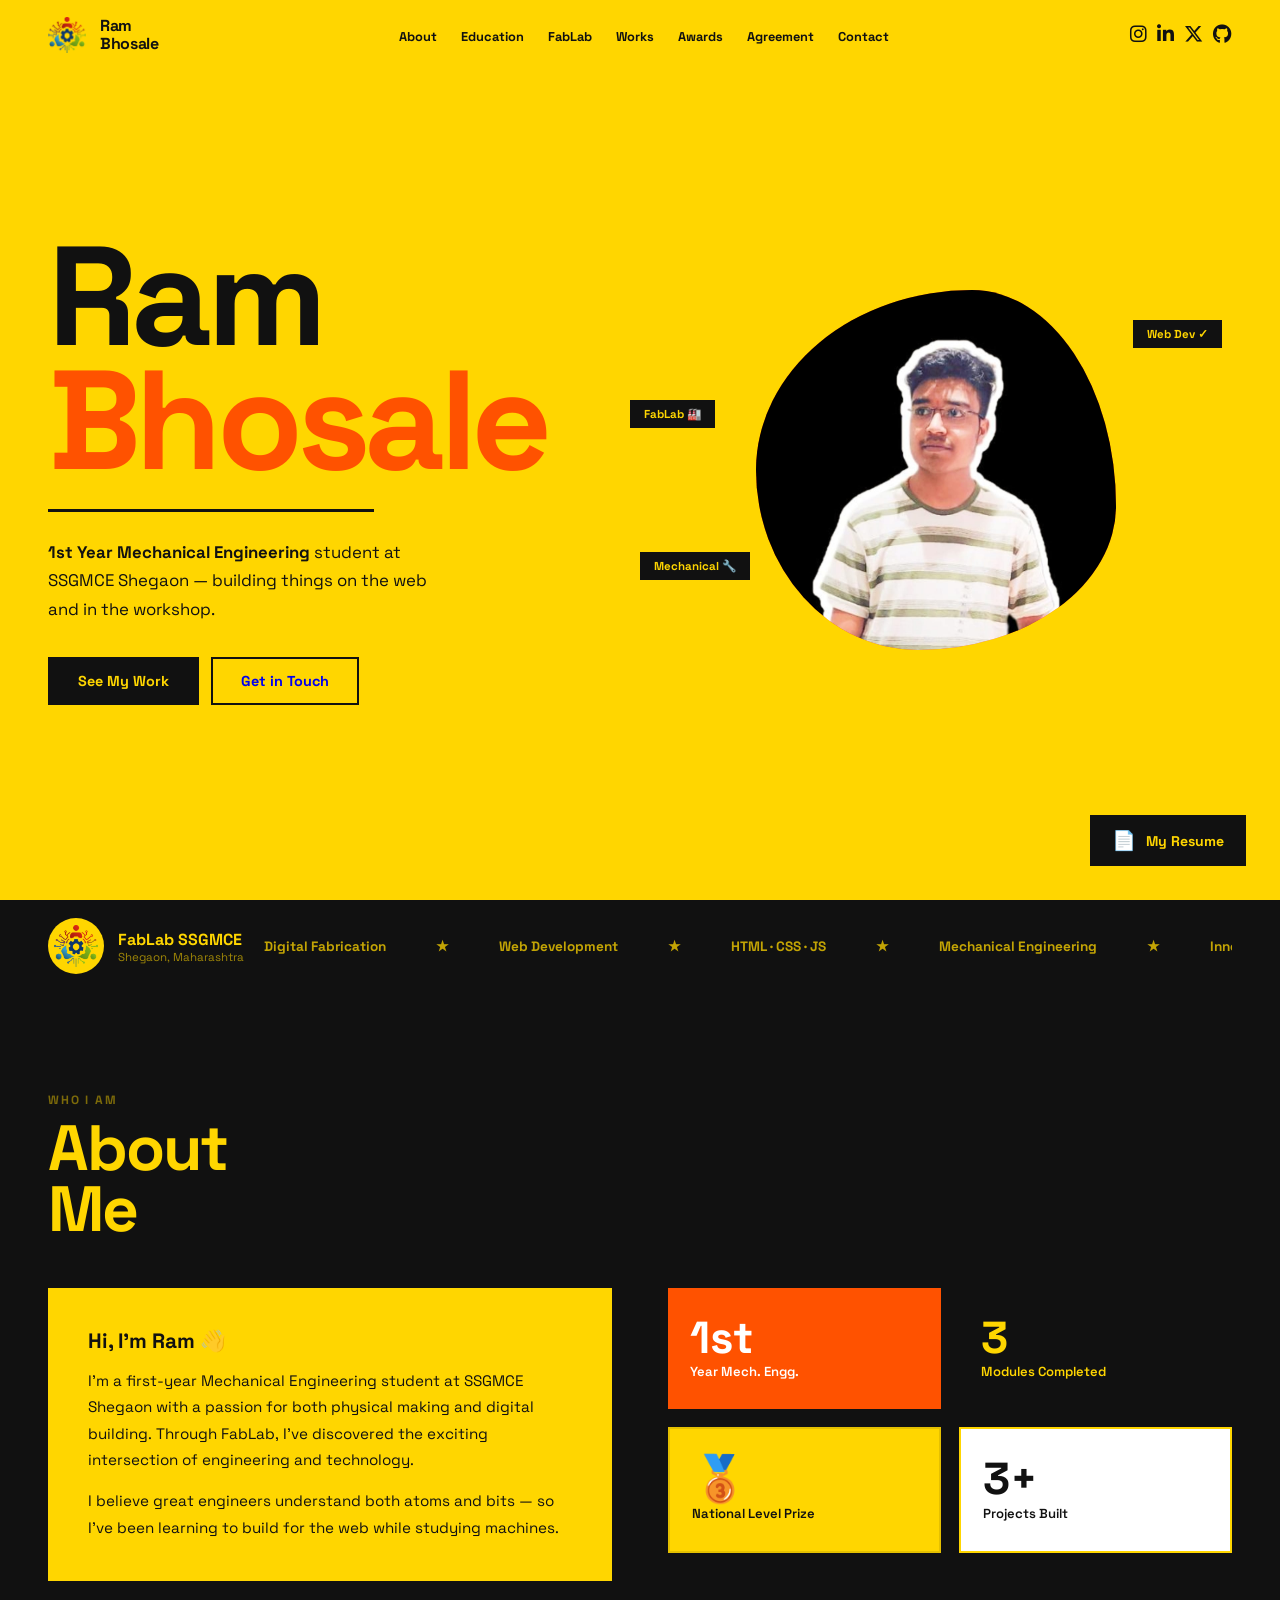
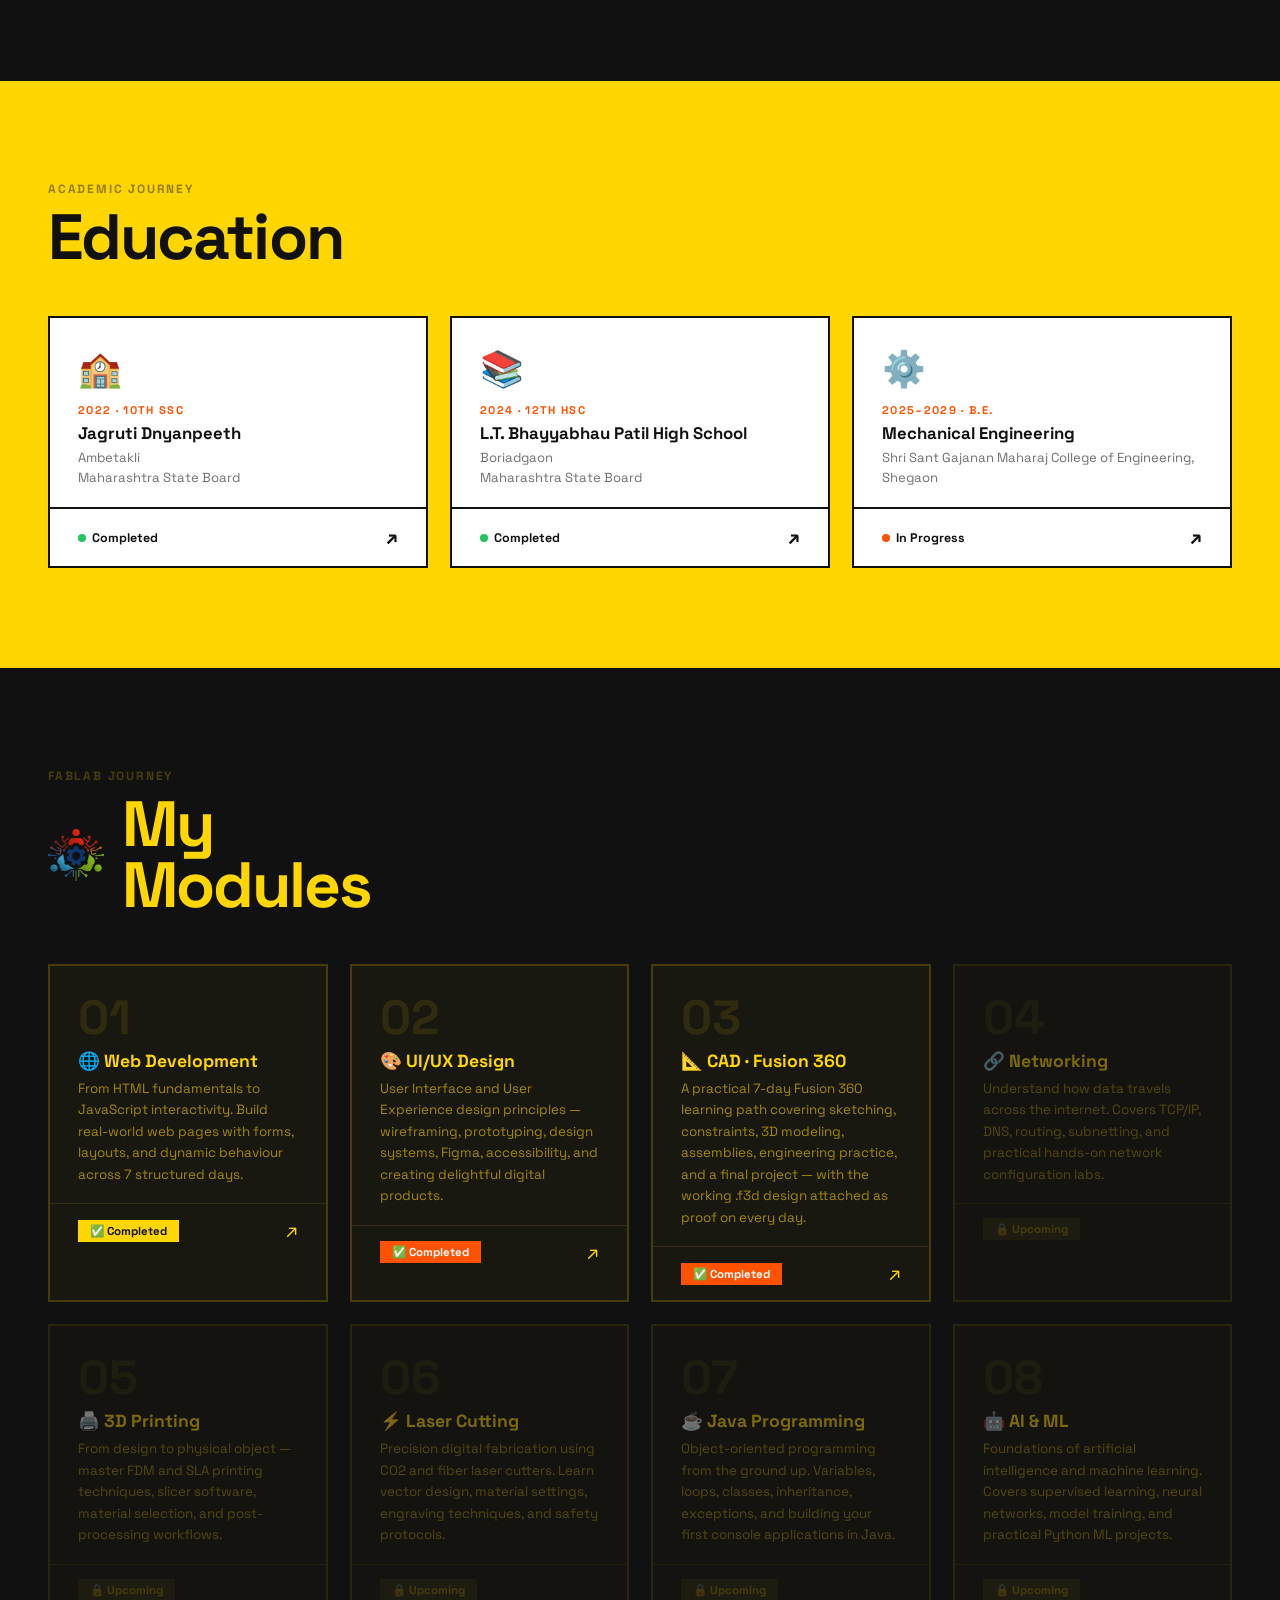
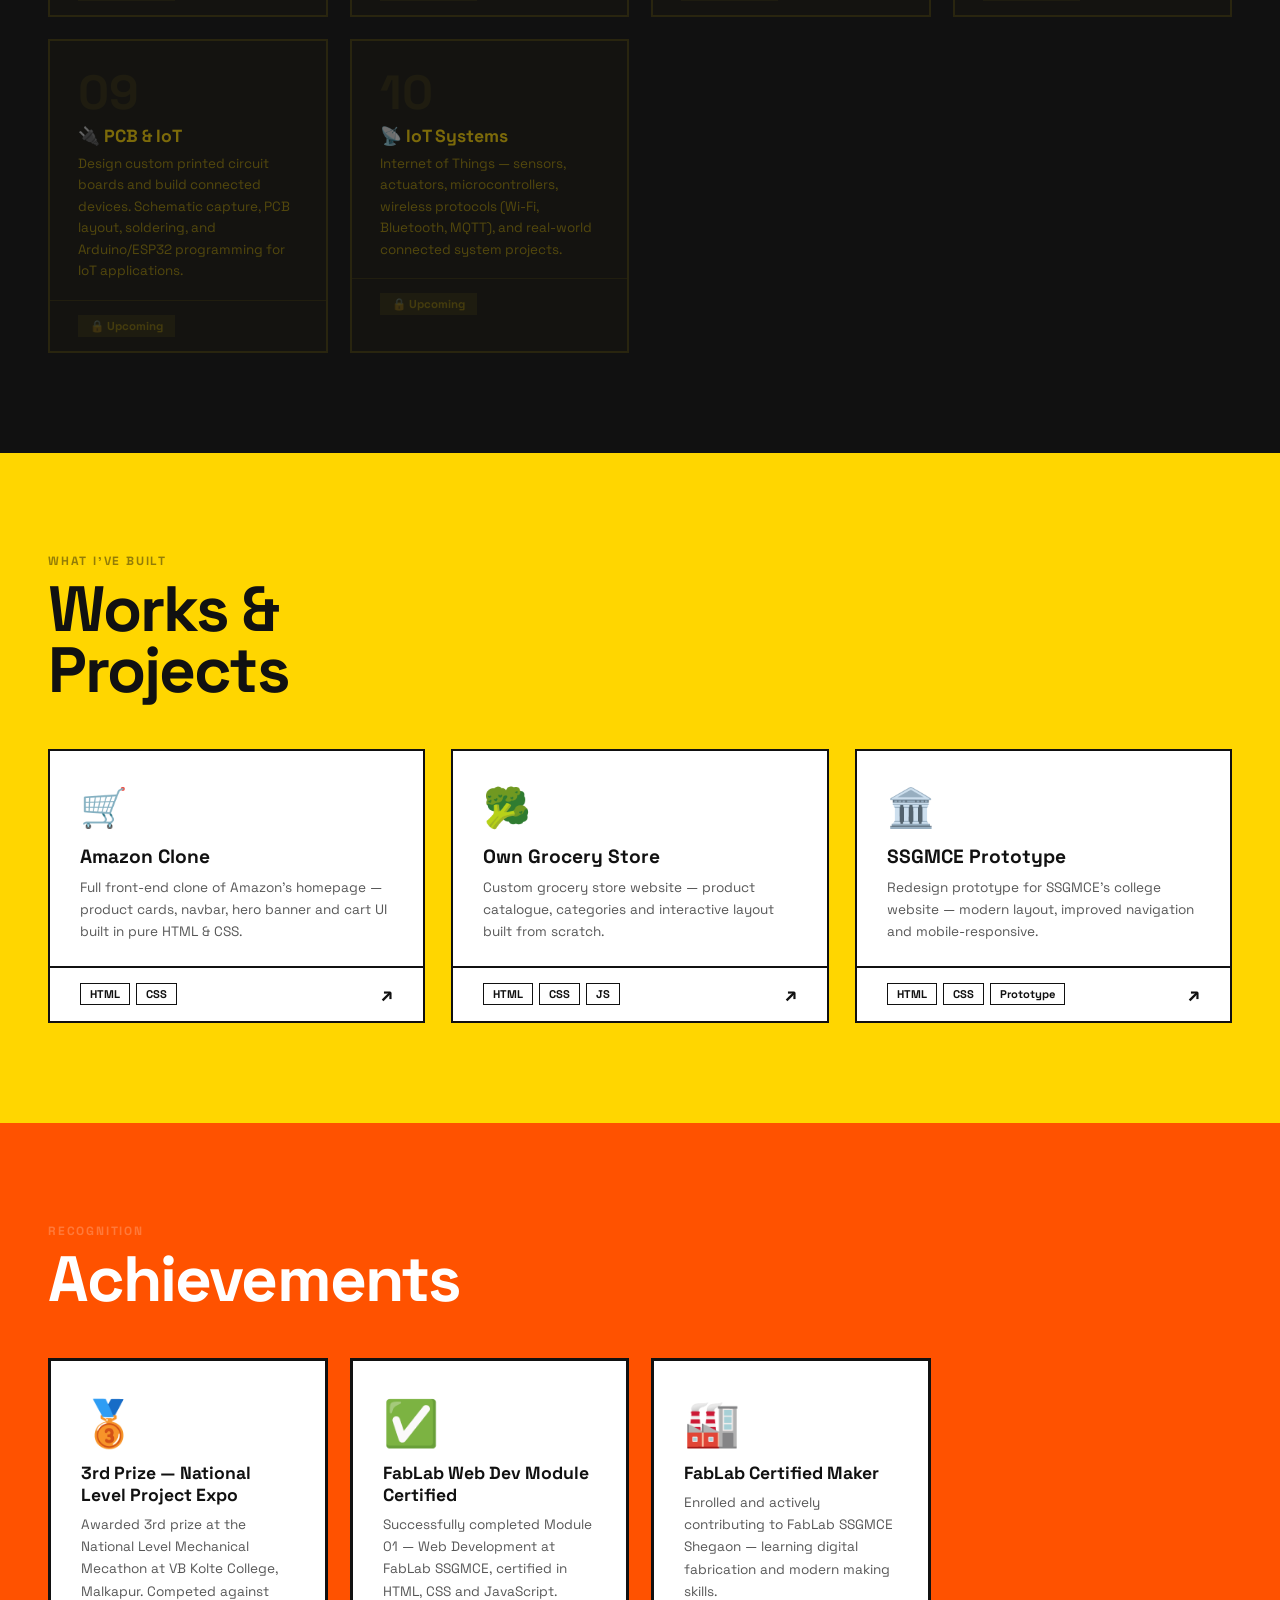
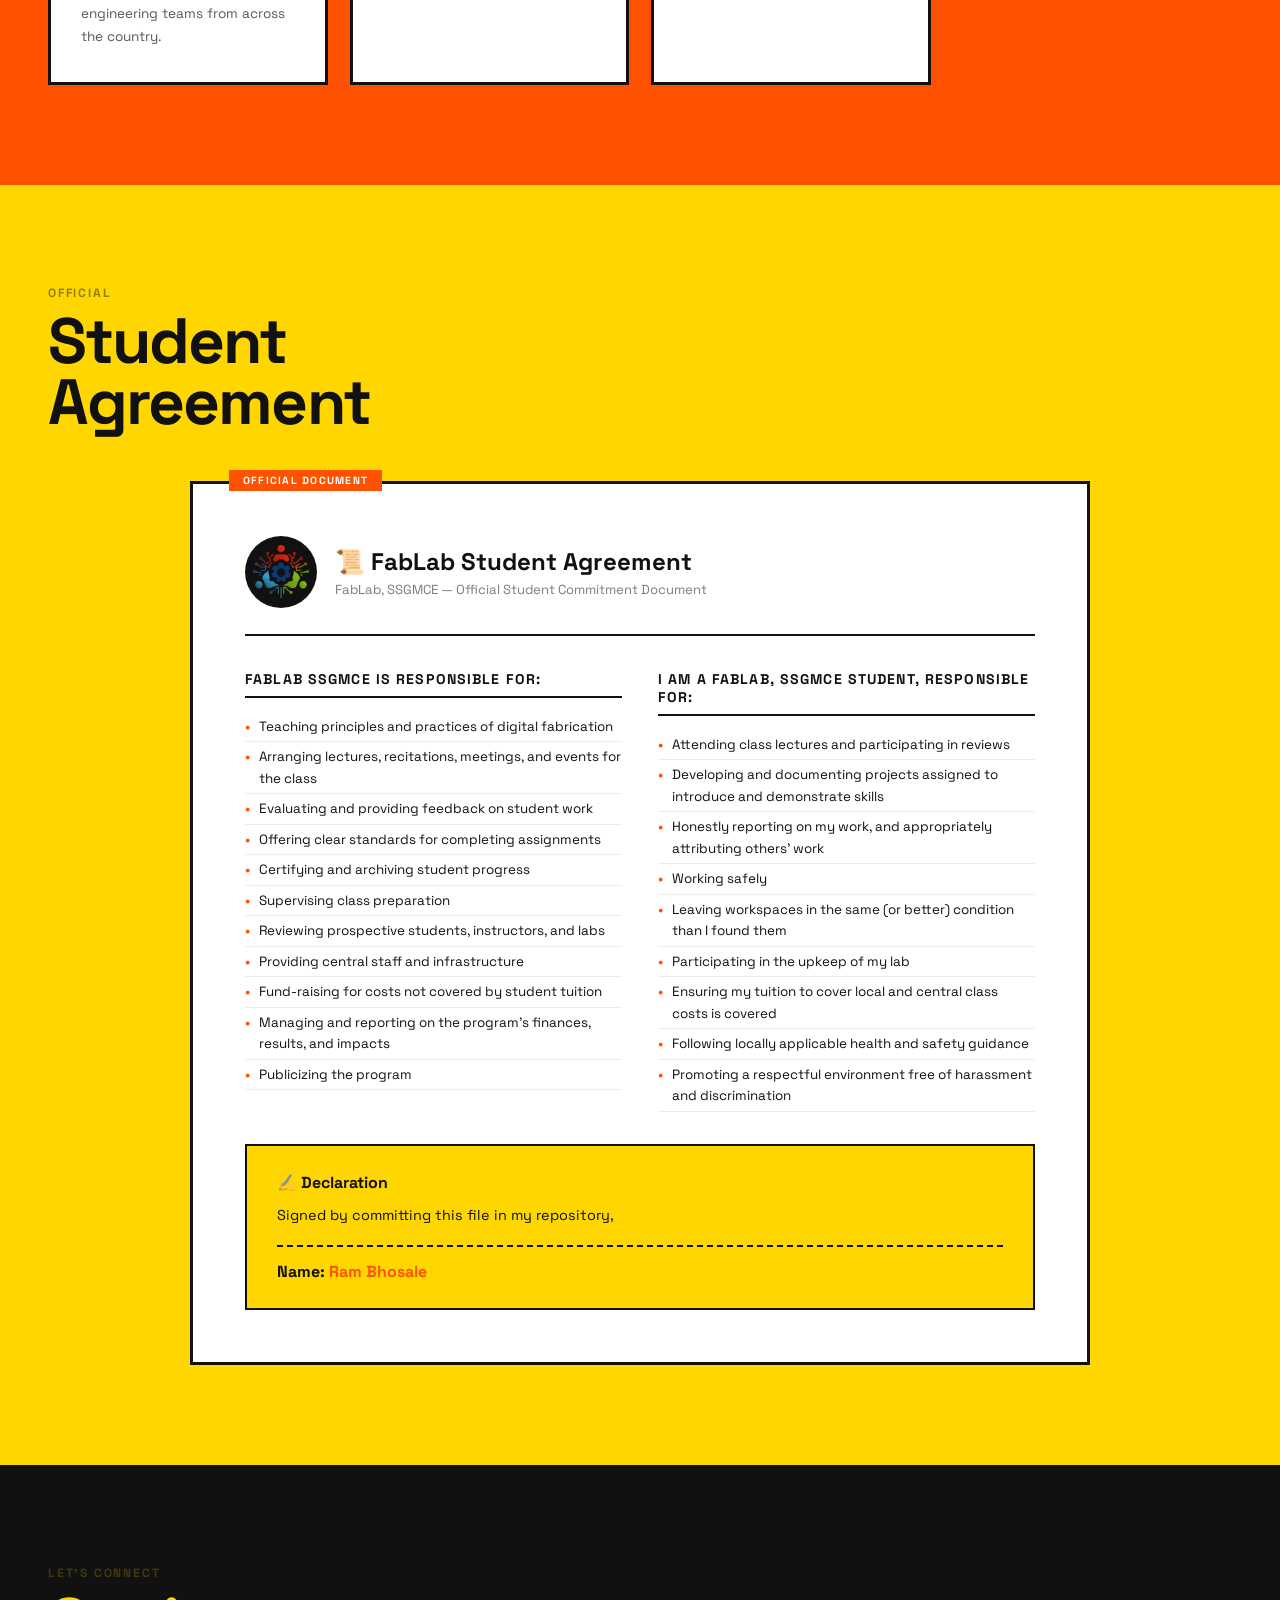
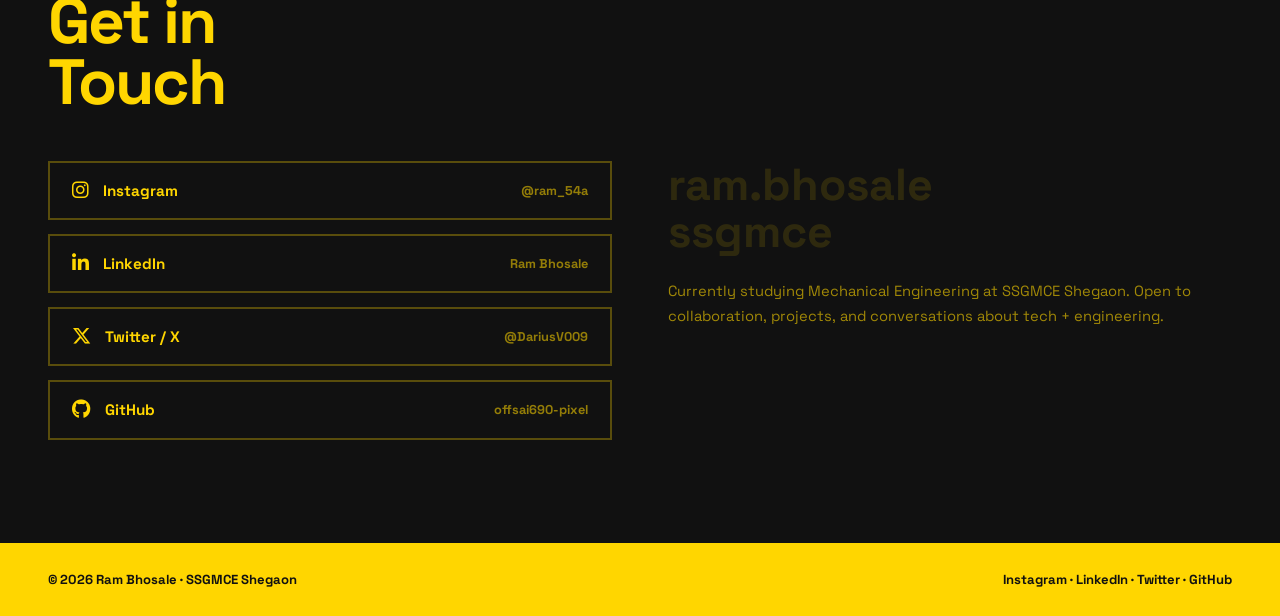
==== commit 4fec54e1: "123" ====
--- a/index.html
+++ b/index.html
@@ -92,7 +92,7 @@
       <div class="stats-grid reveal">
         <div class="stat" style="background:var(--o);color:var(--w);"><span class="n">1st</span><span class="l">Year
             Mech. Engg.</span></div>
-        <div class="stat" style="background:var(--b);color:var(--y);"><span class="n">2</span><span class="l">Modules
+        <div class="stat" style="background:var(--b);color:var(--y);"><span class="n">3</span><span class="l">Modules
             Completed</span></div>
         <div class="stat" style="background:var(--y);color:var(--b);border:2px solid rgba(0,0,0,.1);"><span
             class="n">🥉</span><span class="l">National Level Prize</span></div>
@@ -178,15 +178,15 @@
         <div class="mod-card-bottom"><span class="mc-tag" style="background:var(--o);color:#fff;">✅ Completed</span><span class="mod-arrow">↗</span></div>
       </div>
 
-      <!-- MODULE 03 onwards — Locked -->
-      <div class="mod-card reveal" style="opacity:.45;cursor:not-allowed;">
+      <!-- MODULE 03 — CAD / Fusion 360 🔓 -->
+      <div class="mod-card reveal" onclick="openPanel('p-cad')" style="cursor:pointer;">
         <div class="mod-card-top">
           <div class="mc-n">03</div>
-          <h3 class="mc-t">📐 CAD</h3>
-          <p class="mc-d">Computer Aided Design using industry-standard tools. Learn parametric modeling, 2D drafting,
-            and 3D part assemblies for engineering and product design.</p>
-        </div>
-        <div class="mod-card-bottom"><span class="mc-tag locked">🔒 Upcoming</span></div>
+          <h3 class="mc-t">📐 CAD · Fusion 360</h3>
+          <p class="mc-d">A practical 7-day Fusion 360 learning path covering sketching, constraints, 3D modeling, assemblies,
+            engineering practice, and a final project — with the working .f3d design attached as proof on every day.</p>
+        </div>
+        <div class="mod-card-bottom"><span class="mc-tag" style="background:var(--o);color:#fff;">✅ Completed</span><span class="mod-arrow">↗</span></div>
       </div>
 
       <div class="mod-card reveal" style="opacity:.45;cursor:not-allowed;">
@@ -1051,6 +1051,156 @@
     </div>
   </div>
   <!-- ============================================================= -->
+  <!-- ===================== CAD / FUSION 360 MODULE PANEL ===================== -->
+  <div class="overlay" id="p-cad">
+    <div class="overlay-bg" onclick="closePanel('p-cad')"></div>
+    <div class="panel">
+      <div class="panel-header">
+        <button class="panel-back" onclick="closePanel('p-cad')">← Back to FabLab Modules</button>
+        <button class="panel-close" onclick="closePanel('p-cad')">✕</button>
+      </div>
+      <div class="panel-body">
+        <div class="p-eyebrow">Module 03 · 7 Days · Fusion 360 · CAD</div>
+        <h2 class="p-title">Fusion 360<br><em>CAD</em></h2>
+        <p class="p-sub">FabLab SSGMCE — ✅ Completed &nbsp;·&nbsp; 7-Day Learning Plan</p>
+
+        <div style="background:var(--o);color:#fff;padding:14px 18px;margin:18px 0;border:2px solid #000;font-size:.82rem;line-height:1.65;">
+          <strong>📌 Proof of Work:</strong> The supplied Fusion 360 <strong>.f3d</strong> project is attached to every day below.
+          Open the file while reading that day's learning section to inspect the working CAD project. Your browser may
+          download the .f3d file instead of previewing it; open it with Autodesk Fusion.
+        </div>
+
+        <div class="p-divider"></div>
+        <div class="days-nav">
+          <button class="day-btn active" onclick="switchDay(this,'cad-d1')">Day 1</button>
+          <button class="day-btn" onclick="switchDay(this,'cad-d2')">Day 2</button>
+          <button class="day-btn" onclick="switchDay(this,'cad-d3')">Day 3</button>
+          <button class="day-btn" onclick="switchDay(this,'cad-d4')">Day 4</button>
+          <button class="day-btn" onclick="switchDay(this,'cad-d5')">Day 5</button>
+          <button class="day-btn" onclick="switchDay(this,'cad-d6')">Day 6</button>
+          <button class="day-btn" onclick="switchDay(this,'cad-d7')">Day 7</button>
+        </div>
+
+        <div class="day-content active" id="cad-d1">
+          <div class="day-thumb" style="font-size:1rem;justify-content:flex-start;padding:0 20px;gap:10px;"><span>🧭</span><span>Day 01 — Introduction &amp; Interface</span></div>
+          <h3 class="day-h">Day 01 — Introduction &amp; Interface</h3>
+          <p class="day-p">Started with the Fusion 360 environment and learned the fundamentals of CAD, CAM, and CAE.
+            Explored the Design, Solid, and Surface workspaces, practised zoom, pan, and orbit navigation, and created the first sketch.</p>
+          <p class="topics-label">What I Learned</p>
+          <ul class="topics-list">
+            <li>Fusion 360 overview — CAD, CAM, and CAE basics</li>
+            <li>Workspace overview — Design, Solid, Surface</li>
+            <li>Navigation — zoom, pan, orbit</li>
+            <li>Creating the first sketch</li>
+            <li>Practice: rectangle, circle, and line</li>
+          </ul>
+          <p class="topics-label" style="margin-top:16px;">Proof — Day 01</p>
+          <p style="font-size:.84rem;line-height:1.65;opacity:.65;margin-bottom:12px;">Open the attached Fusion 360 project to continue from the CAD work used throughout this learning plan.</p>
+          <a href="fusion360://host/?command=open&file=https%3A%2F%2Fraw.githubusercontent.com%2Foffsai690-pixel%2Fportfolio%2Fmain%2Ffusion360-design.f3d%2FDay%201.f3d" target="_blank" rel="noopener" class="assign-link"><span class="ai">📐</span><span>Open Day 1 CAD Proof — Day 1.f3d</span><span class="ah">Open ↗</span></a>
+        </div>
+
+        <div class="day-content" id="cad-d2">
+          <div class="day-thumb" style="font-size:1rem;justify-content:flex-start;padding:0 20px;gap:10px;"><span>✏️</span><span>Day 02 — Sketching (2D Basics)</span></div>
+          <h3 class="day-h">Day 02 — Sketching (2D Basics)</h3>
+          <p class="day-p">Moved into 2D sketching and focused on creating clean, controlled geometry. The key goal was learning why constraints matter and how dimensions make a sketch predictable.</p>
+          <p class="topics-label">What I Learned</p>
+          <ul class="topics-list">
+            <li>Sketch tools — line, circle, arc, rectangle</li>
+            <li>Coincident, parallel, and perpendicular constraints</li>
+            <li>Applying dimensions</li>
+            <li>Understanding fully constrained sketches</li>
+            <li>Practice: create a sketch with no blue/free geometry</li>
+          </ul>
+          <p class="topics-label" style="margin-top:16px;">Proof — Day 02</p>
+          <a href="fusion360://host/?command=open&file=https%3A%2F%2Fraw.githubusercontent.com%2Foffsai690-pixel%2Fportfolio%2Fmain%2Ffusion360-design.f3d%2FDay%202.f3d" target="_blank" rel="noopener" class="assign-link"><span class="ai">📐</span><span>Open Day 2 CAD Proof — Day 2.f3d</span><span class="ah">Open ↗</span></a>
+        </div>
+
+        <div class="day-content" id="cad-d3">
+          <div class="day-thumb" style="font-size:1rem;justify-content:flex-start;padding:0 20px;gap:10px;"><span>⚙️</span><span>Day 03 — Advanced Sketch Practice</span></div>
+          <h3 class="day-h">Day 03 — Advanced Sketch Practice</h3>
+          <p class="day-p">Built more useful and complex 2D profiles by editing existing geometry and repeating or reflecting features. This day focused on sketch efficiency and cleaner design intent.</p>
+          <p class="topics-label">What I Learned</p>
+          <ul class="topics-list">
+            <li>Offset, Trim, and Extend</li>
+            <li>Mirror and Pattern</li>
+            <li>Building complex sketches from simple geometry</li>
+            <li>Practice: simple gear outline</li>
+            <li>Practice: bracket shape</li>
+          </ul>
+          <p class="topics-label" style="margin-top:16px;">Proof — Day 03</p>
+          <a href="fusion360://host/?command=open&file=https%3A%2F%2Fraw.githubusercontent.com%2Foffsai690-pixel%2Fportfolio%2Fmain%2Ffusion360-design.f3d%2Fex%202.f3d" target="_blank" rel="noopener" class="assign-link"><span class="ai">⚙️</span><span>Open Day 3 CAD Proof — ex 2.f3d</span><span class="ah">Open ↗</span></a>
+          <a href="fusion360://host/?command=open&file=https%3A%2F%2Fraw.githubusercontent.com%2Foffsai690-pixel%2Fportfolio%2Fmain%2Ffusion360-design.f3d%2Fex%203.f3d" target="_blank" rel="noopener" class="assign-link" style="margin-top:8px;"><span class="ai">⚙️</span><span>Open Day 3 Additional Proof — ex 3.f3d</span><span class="ah">Open ↗</span></a>
+        </div>
+
+        <div class="day-content" id="cad-d4">
+          <div class="day-thumb" style="font-size:1rem;justify-content:flex-start;padding:0 20px;gap:10px;"><span>🚀</span><span>Day 04 — 3D Modeling (Core Day)</span></div>
+          <h3 class="day-h">Day 04 — 3D Modeling (Core Day)</h3>
+          <p class="day-p">Converted 2D sketches into 3D forms and learned the main feature tools used to shape mechanical parts. This is where the workflow moves from sketch geometry into solid modeling.</p>
+          <p class="topics-label">What I Learned</p>
+          <ul class="topics-list">
+            <li>Sketch → 3D using Extrude</li>
+            <li>Revolve for rotational parts</li>
+            <li>Modify tools — Fillet and Chamfer</li>
+            <li>Practice: cylinder</li>
+            <li>Practice: bolt-like shape</li>
+          </ul>
+          <p class="topics-label" style="margin-top:16px;">Proof — Day 04</p>
+          <a href="fusion360://host/?command=open&file=https%3A%2F%2Fraw.githubusercontent.com%2Foffsai690-pixel%2Fportfolio%2Fmain%2Ffusion360-design.f3d%2Fpully.f3d" target="_blank" rel="noopener" class="assign-link"><span class="ai">🧱</span><span>Open Day 4 CAD Proof — pully.f3d</span><span class="ah">Open ↗</span></a>
+        </div>
+
+        <div class="day-content" id="cad-d5">
+          <div class="day-thumb" style="font-size:1rem;justify-content:flex-start;padding:0 20px;gap:10px;"><span>🔩</span><span>Day 05 — Assembly &amp; Motion</span></div>
+          <h3 class="day-h">Day 05 — Assembly &amp; Motion</h3>
+          <p class="day-p">Learned the difference between bodies and components, then moved into assembly thinking using joints and motion. The goal was to understand how separate parts are related and move together.</p>
+          <p class="topics-label">What I Learned</p>
+          <ul class="topics-list">
+            <li>Components vs Bodies</li>
+            <li>Joint tool and positioning parts</li>
+            <li>Motion study basics</li>
+            <li>Practice: simple hinge mechanism</li>
+          </ul>
+          <p class="topics-label" style="margin-top:16px;">Proof — Day 05</p>
+          <a href="fusion360://host/?command=open&file=https%3A%2F%2Fraw.githubusercontent.com%2Foffsai690-pixel%2Fportfolio%2Fmain%2Ffusion360-design.f3d%2Frandom%20components.f3d" target="_blank" rel="noopener" class="assign-link"><span class="ai">🔩</span><span>Open Day 5 CAD Proof — random components.f3d</span><span class="ah">Open ↗</span></a>
+        </div>
+
+        <div class="day-content" id="cad-d6">
+          <div class="day-thumb" style="font-size:1rem;justify-content:flex-start;padding:0 20px;gap:10px;"><span>📏</span><span>Day 06 — Engineering Practice</span></div>
+          <h3 class="day-h">Day 06 — Engineering Practice</h3>
+          <p class="day-p">Applied the modeling workflow to realistic engineering parts and began checking designs with measurement and inspection tools. The focus was on practical, fabrication-oriented geometry.</p>
+          <p class="topics-label">What I Learned</p>
+          <ul class="topics-list">
+            <li>Basic spur gear modeling</li>
+            <li>Plate with holes</li>
+            <li>Measure tool</li>
+            <li>Inspect and check geometry</li>
+            <li>Practice: laser-cut plate design</li>
+          </ul>
+          <p class="topics-label" style="margin-top:16px;">Proof — Day 06</p>
+          <a href="fusion360://host/?command=open&file=https%3A%2F%2Fraw.githubusercontent.com%2Foffsai690-pixel%2Fportfolio%2Fmain%2Ffusion360-design.f3d%2Fbottle%20cap.f3d" target="_blank" rel="noopener" class="assign-link"><span class="ai">📏</span><span>Open Day 6 CAD Proof — bottle cap.f3d</span><span class="ah">Open ↗</span></a>
+        </div>
+
+        <div class="day-content" id="cad-d7">
+          <div class="day-thumb" style="font-size:1rem;justify-content:flex-start;padding:0 20px;gap:10px;"><span>🏁</span><span>Day 07 — Final Project</span></div>
+          <h3 class="day-h">Day 07 — Final Project 🎯</h3>
+          <p class="day-p">Combined the previous CAD skills into a final project workflow. The final day is where sketches, constraints, 3D features, modifications, and engineering checks come together into one finished design.</p>
+          <p class="topics-label">Final Project Options</p>
+          <ul class="topics-list">
+            <li>Phone stand</li>
+            <li>Power button assembly</li>
+            <li>Simple clamp</li>
+            <li>Key holder for laser cutting</li>
+            <li>Combine everything learned across Days 1–6</li>
+          </ul>
+          <p class="topics-label" style="margin-top:16px;">Final Project Proof</p>
+          <div class="assign-note">📌 Mentor-style note: keep the same working .f3d file as the evidence for the completed Fusion 360 workflow, and open it from the link below in Autodesk Fusion.</div>
+          <a href="fusion360://host/?command=open&file=https%3A%2F%2Fraw.githubusercontent.com%2Foffsai690-pixel%2Fportfolio%2Fmain%2Ffusion360-design.f3d%2FPOWER%20BUTTON.f3d" target="_blank" rel="noopener" class="assign-link"><span class="ai">🏁</span><span>Open Final Fusion 360 Design — Day 7 Proof — POWER BUTTON.f3d</span><span class="ah">Open ↗</span></a>
+          <a href="fusion360://host/?command=open&file=https%3A%2F%2Fraw.githubusercontent.com%2Foffsai690-pixel%2Fportfolio%2Fmain%2Ffusion360-design.f3d%2FPOWER%20BUTTON.f3d" class="assign-link" style="margin-top:8px;"><span class="ai">⬇</span><span>Open directly in Fusion 360</span><span class="ah">Fusion ↗</span></a>
+        </div>
+
+      </div>
+    </div>
+  </div>
+  <!-- ============================================================= -->
 
   <button class="resume-fab" onclick="openResume()">
     <span class="rf-icon">📄</span>
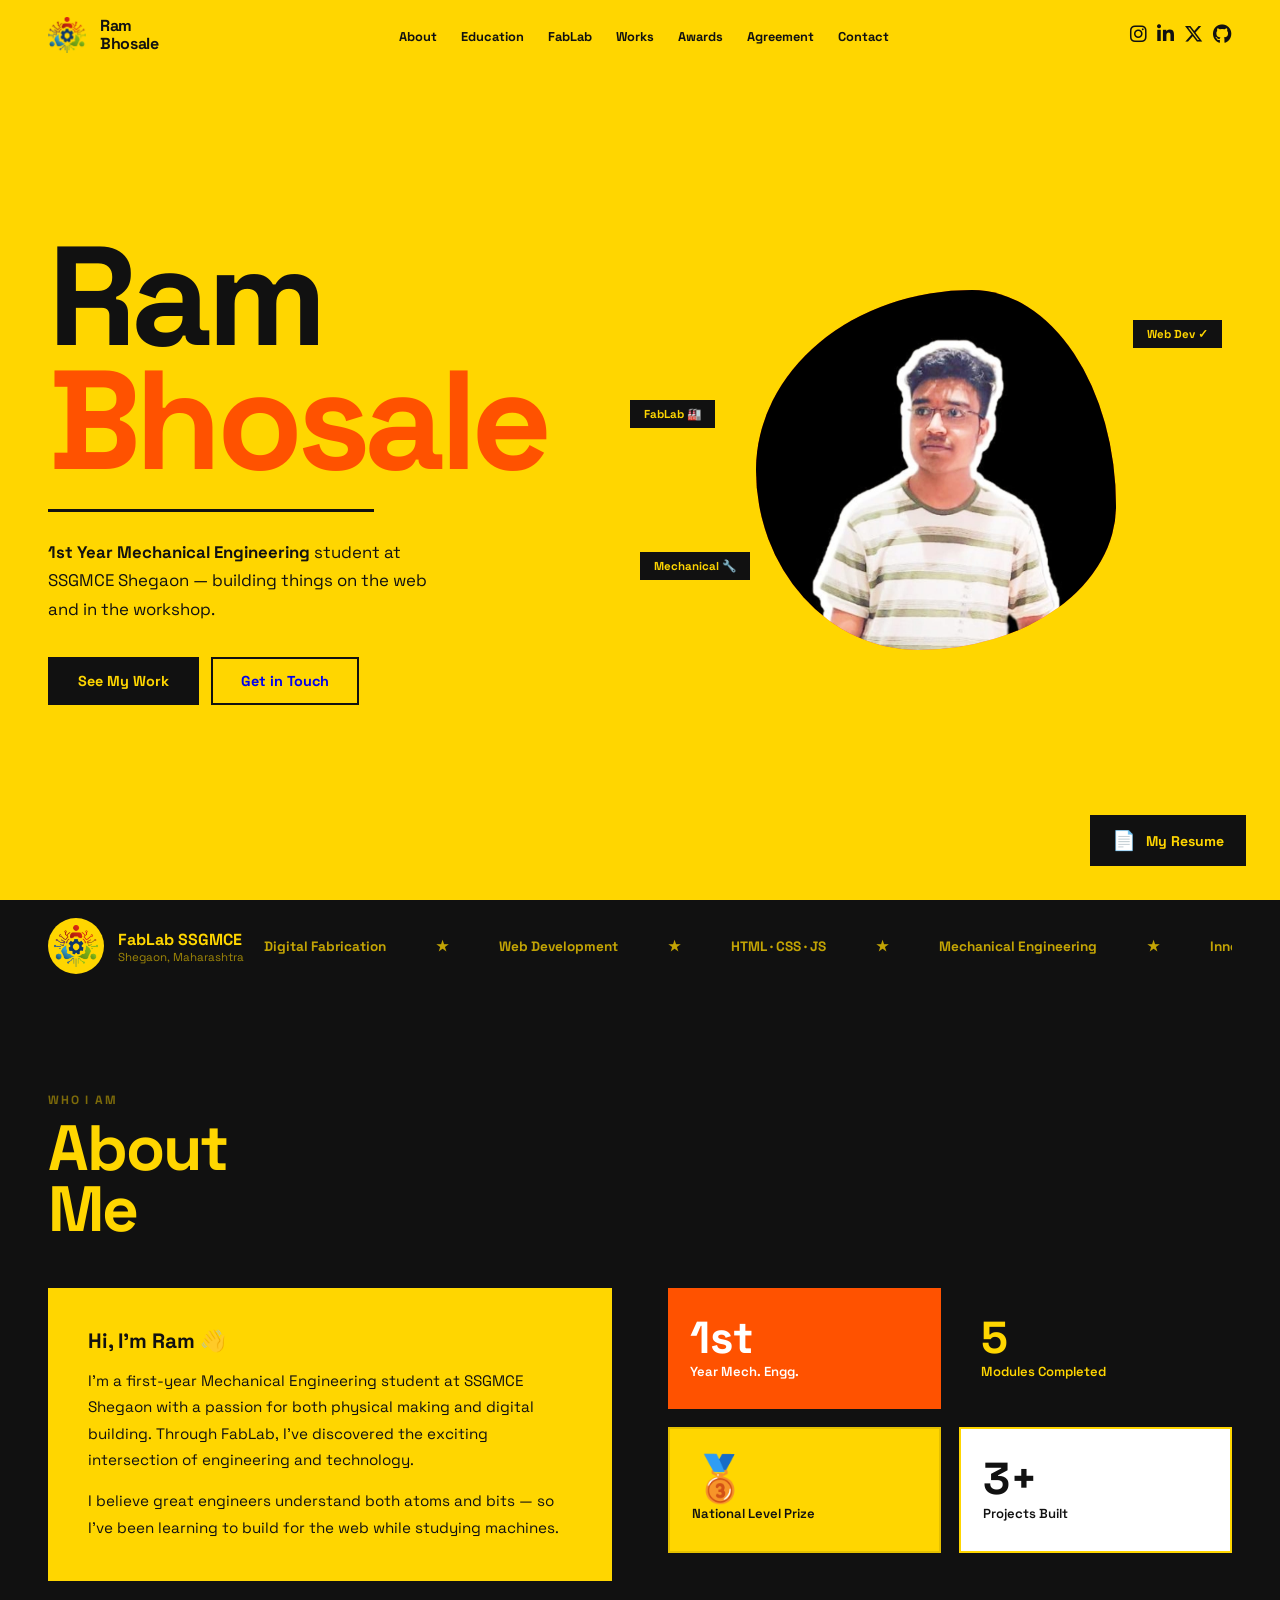
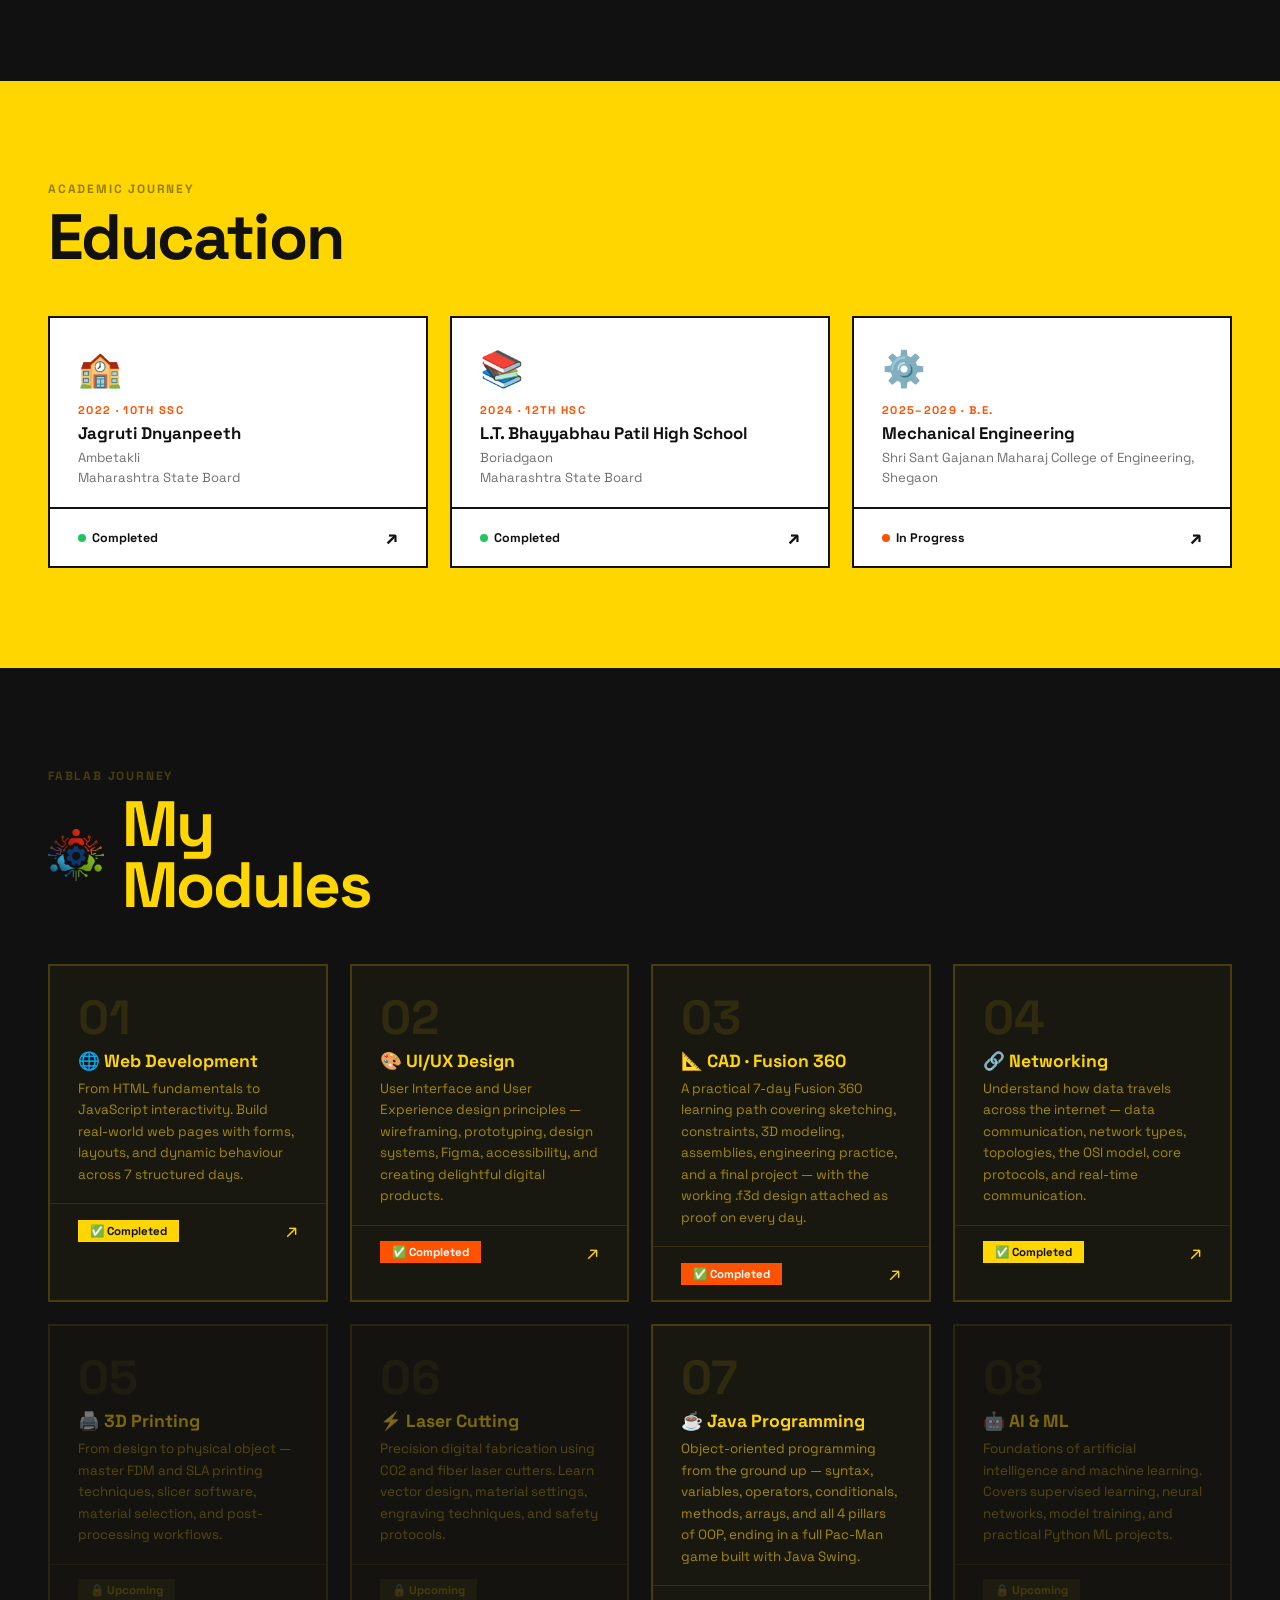
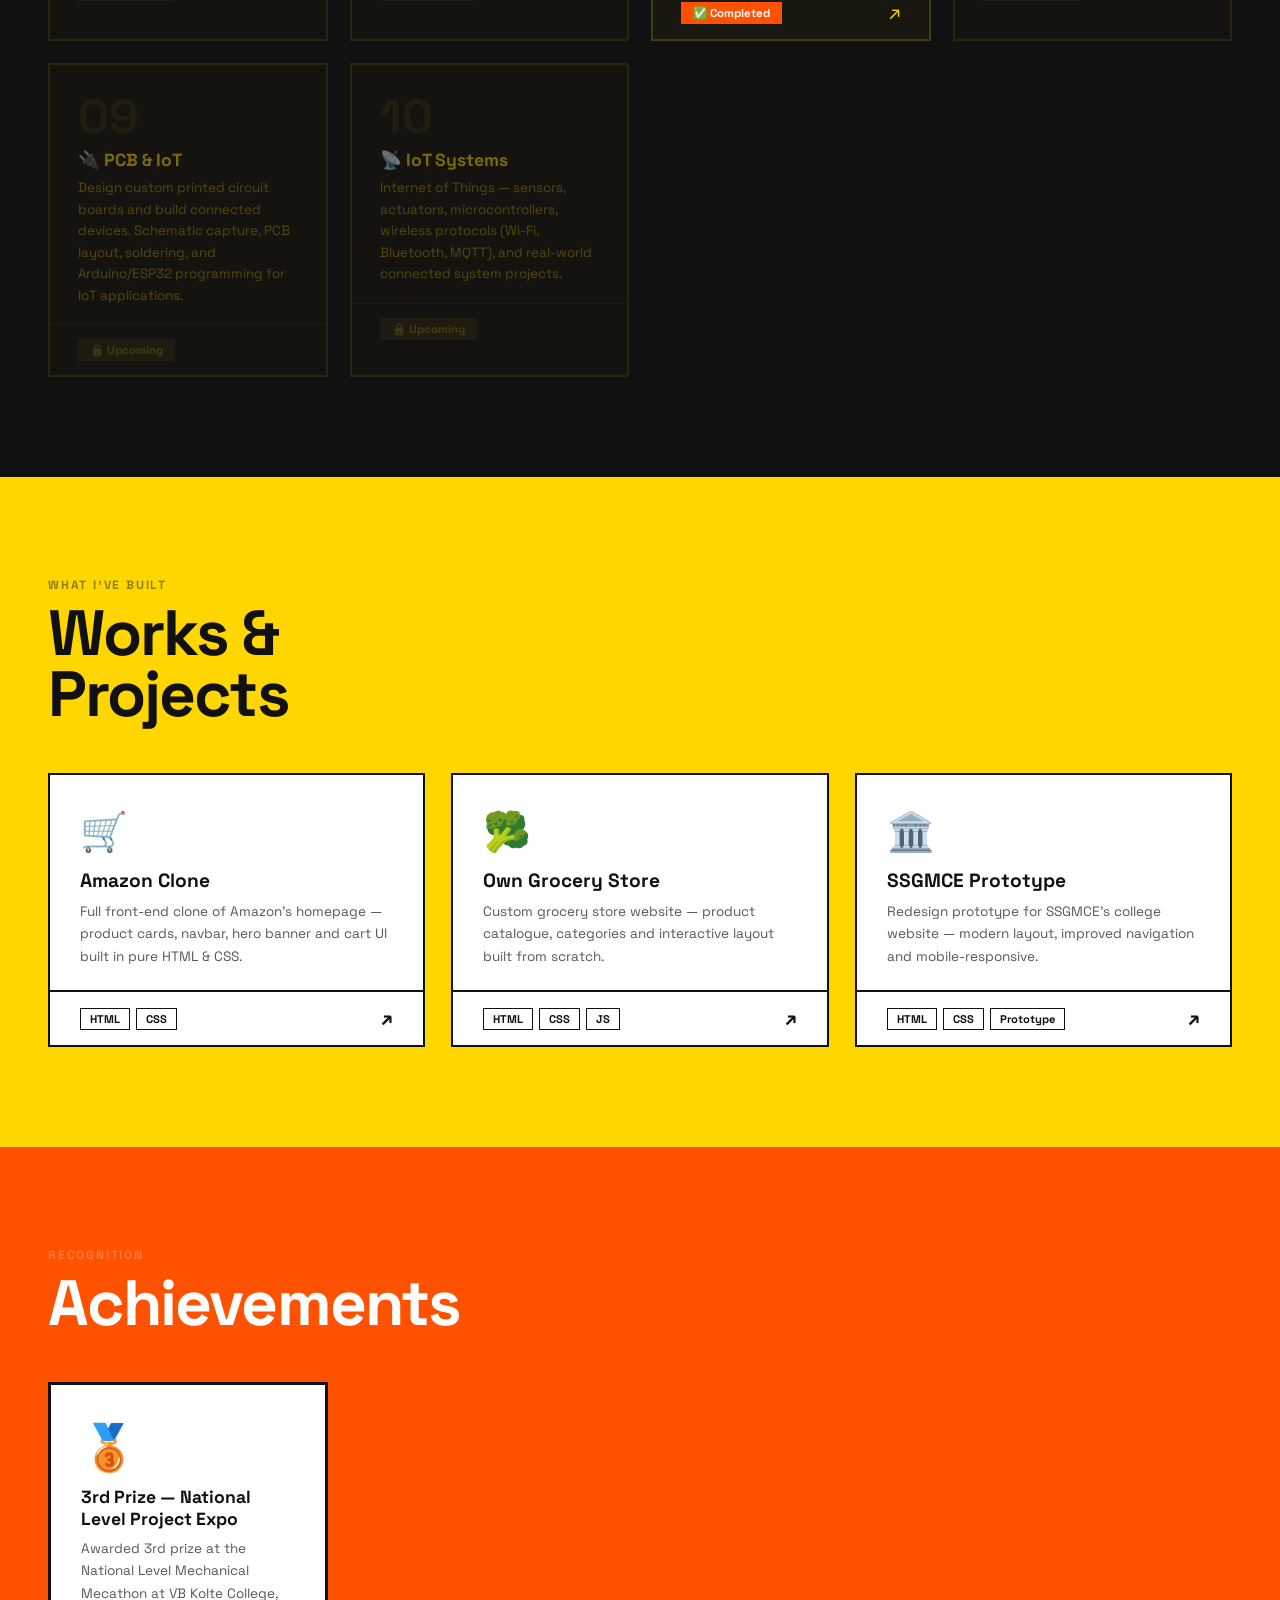
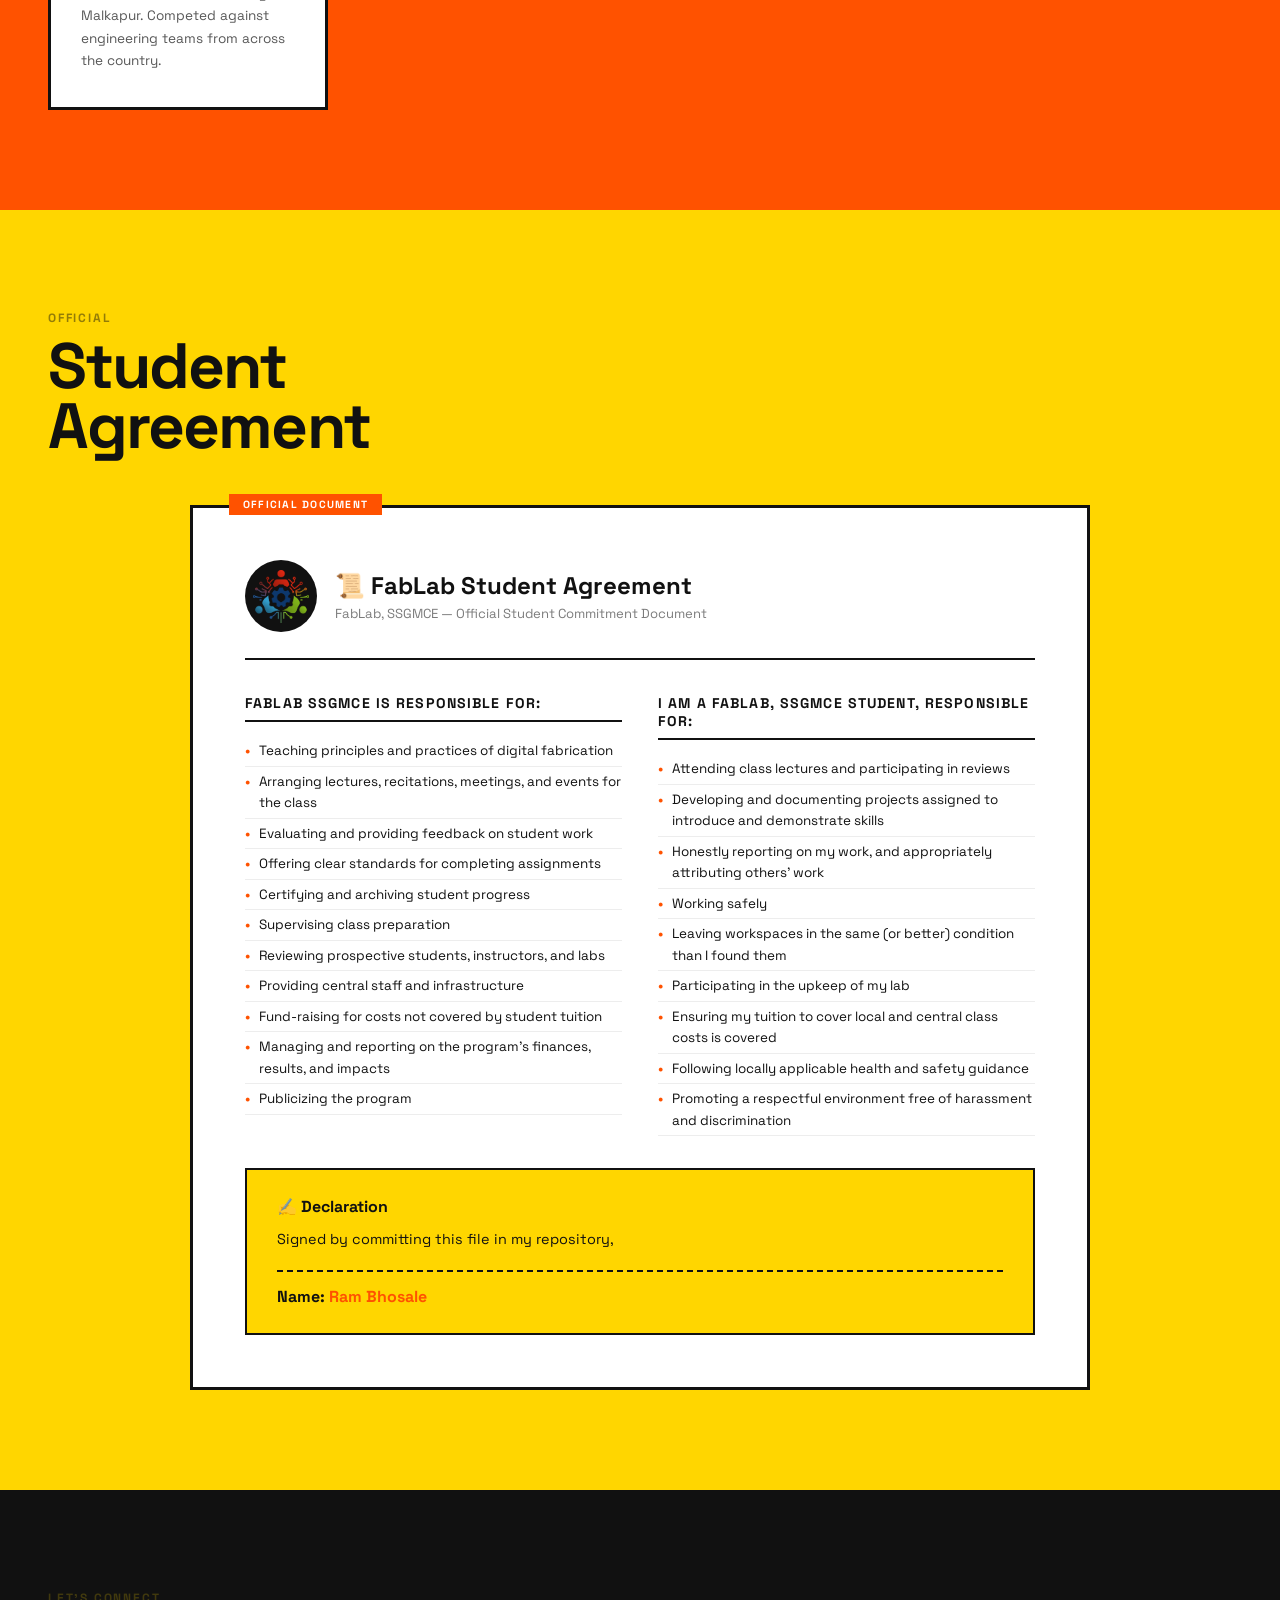
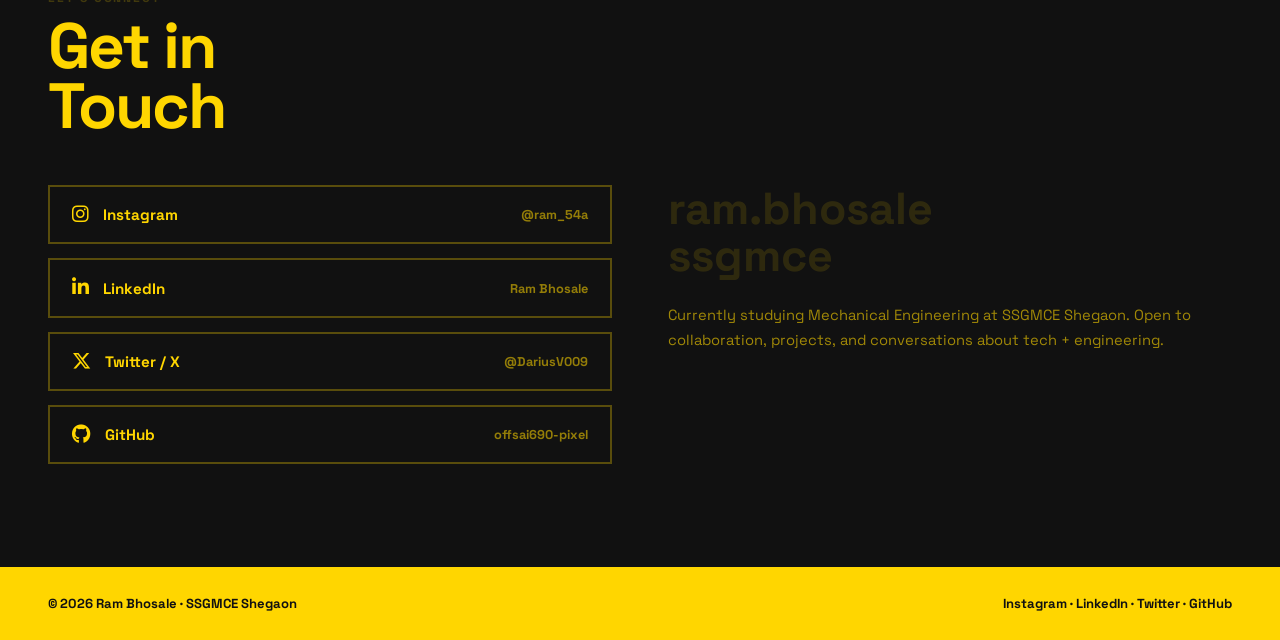
==== commit b38bf121: "1" ====
--- a/index.html
+++ b/index.html
@@ -92,7 +92,8 @@
       <div class="stats-grid reveal">
         <div class="stat" style="background:var(--o);color:var(--w);"><span class="n">1st</span><span class="l">Year
             Mech. Engg.</span></div>
-        <div class="stat" style="background:var(--b);color:var(--y);"><span class="n">3</span><span class="l">Modules
+        <div class="stat" style="background:var(--b);color:var(--y);"><span class="n">5</span><span class="l">Modules
+
             Completed</span></div>
         <div class="stat" style="background:var(--y);color:var(--b);border:2px solid rgba(0,0,0,.1);"><span
             class="n">🥉</span><span class="l">National Level Prize</span></div>
@@ -189,14 +190,14 @@
         <div class="mod-card-bottom"><span class="mc-tag" style="background:var(--o);color:#fff;">✅ Completed</span><span class="mod-arrow">↗</span></div>
       </div>
 
-      <div class="mod-card reveal" style="opacity:.45;cursor:not-allowed;">
+      <div class="mod-card reveal" onclick="openPanel('p-network')" style="cursor:pointer;">
         <div class="mod-card-top">
           <div class="mc-n">04</div>
           <h3 class="mc-t">🔗 Networking</h3>
-          <p class="mc-d">Understand how data travels across the internet. Covers TCP/IP, DNS, routing, subnetting, and
-            practical hands-on network configuration labs.</p>
-        </div>
-        <div class="mod-card-bottom"><span class="mc-tag locked">🔒 Upcoming</span></div>
+          <p class="mc-d">Understand how data travels across the internet — data communication, network types,
+            topologies, the OSI model, core protocols, and real-time communication.</p>
+        </div>
+        <div class="mod-card-bottom"><span class="mc-tag">✅ Completed</span><span class="mod-arrow">↗</span></div>
       </div>
 
       <div class="mod-card reveal" style="opacity:.45;cursor:not-allowed;">
@@ -219,14 +220,14 @@
         <div class="mod-card-bottom"><span class="mc-tag locked">🔒 Upcoming</span></div>
       </div>
 
-      <div class="mod-card reveal" style="opacity:.45;cursor:not-allowed;">
+      <div class="mod-card reveal" onclick="openPanel('p-java')" style="cursor:pointer;">
         <div class="mod-card-top">
           <div class="mc-n">07</div>
           <h3 class="mc-t">☕ Java Programming</h3>
-          <p class="mc-d">Object-oriented programming from the ground up. Variables, loops, classes, inheritance,
-            exceptions, and building your first console applications in Java.</p>
-        </div>
-        <div class="mod-card-bottom"><span class="mc-tag locked">🔒 Upcoming</span></div>
+          <p class="mc-d">Object-oriented programming from the ground up — syntax, variables, operators, conditionals,
+            methods, arrays, and all 4 pillars of OOP, ending in a full Pac-Man game built with Java Swing.</p>
+        </div>
+        <div class="mod-card-bottom"><span class="mc-tag" style="background:var(--o);color:#fff;">✅ Completed</span><span class="mod-arrow">↗</span></div>
       </div>
 
       <div class="mod-card reveal" style="opacity:.45;cursor:not-allowed;">
@@ -318,18 +319,6 @@
         <h3 class="ach-t">3rd Prize — National Level Project Expo</h3>
         <p class="ach-d">Awarded 3rd prize at the National Level Mechanical Mecathon at VB Kolte College, Malkapur.
           Competed against engineering teams from across the country.</p>
-      </div>
-      <div class="ach-card reveal">
-        <span class="ach-medal">✅</span>
-        <h3 class="ach-t">FabLab Web Dev Module Certified</h3>
-        <p class="ach-d">Successfully completed Module 01 — Web Development at FabLab SSGMCE, certified in HTML, CSS and
-          JavaScript.</p>
-      </div>
-      <div class="ach-card reveal">
-        <span class="ach-medal">🏭</span>
-        <h3 class="ach-t">FabLab Certified Maker</h3>
-        <p class="ach-d">Enrolled and actively contributing to FabLab SSGMCE Shegaon — learning digital fabrication and
-          modern making skills.</p>
       </div>
     </div>
   </section>
@@ -1200,7 +1189,626 @@
       </div>
     </div>
   </div>
+
+  <div class="overlay" id="p-java">
+    <div class="overlay-bg" onclick="closePanel('p-java')"></div>
+    <div class="panel">
+      <div class="panel-header">
+        <button class="panel-back" onclick="closePanel('p-java')">← Back to FabLab Modules</button>
+        <button class="panel-close" onclick="closePanel('p-java')">✕</button>
+      </div>
+      <div class="panel-body">
+        <div class="p-eyebrow">Module 07 · 7 Days · Java · OOP</div>
+        <h2 class="p-title">Java<br><em>Programming</em></h2>
+        <p class="p-sub">FabLab SSGMCE — ✅ Completed &nbsp;·&nbsp; 7-Day Learning Plan</p>
+
+        <div style="background:var(--o);color:#fff;padding:14px 18px;margin:18px 0;border:2px solid #000;font-size:.82rem;line-height:1.65;">
+          <strong>📌 Proof of Work:</strong> Each day below includes the actual Java code written and run in VS Code
+          during that day's session, along with the console output. Day 7 is the final project — a complete Pac-Man
+          game built with Java Swing/AWT.
+        </div>
+
+        <div class="p-divider"></div>
+        <div class="days-nav">
+          <button class="day-btn active" onclick="switchDay(this,'jv-d1')">Day 1</button>
+          <button class="day-btn" onclick="switchDay(this,'jv-d2')">Day 2</button>
+          <button class="day-btn" onclick="switchDay(this,'jv-d3')">Day 3</button>
+          <button class="day-btn" onclick="switchDay(this,'jv-d4')">Day 4</button>
+          <button class="day-btn" onclick="switchDay(this,'jv-d5')">Day 5</button>
+          <button class="day-btn" onclick="switchDay(this,'jv-d6')">Day 6</button>
+          <button class="day-btn" onclick="switchDay(this,'jv-d7')">Day 7</button>
+        </div>
+
+        <!-- DAY 1 -->
+        <div class="day-content active" id="jv-d1">
+          <div class="day-thumb" style="font-size:1rem;justify-content:flex-start;padding:0 20px;gap:10px;">
+            <span>☕</span><span>Day 01 — Introduction &amp; Java Basics</span></div>
+          <h3 class="day-h">Day 01 — Introduction &amp; Java Basics</h3>
+          <p class="day-p">Started with what programming actually is, then moved into Java specifically — who built it,
+            where it's used (mobile, web backend, enterprise systems, desktop software), and Java's core promise of
+            WORA (Write Once, Run Anywhere) through the JDK → Compiler → Bytecode → JVM pipeline. Wrote and ran my
+            first Java program.</p>
+          <p class="topics-label">Topics Covered</p>
+          <ul class="topics-list">
+            <li>What is programming — instructions, programs, real-world examples</li>
+            <li>What is Java &amp; where it's used — mobile, web backend, enterprise, desktop</li>
+            <li>JDK vs JVM — how Java code compiles to bytecode and runs anywhere</li>
+            <li>Java program structure — class, public static void main(String[] args)</li>
+            <li>print() vs println() — syntax essentials: curly braces, semicolons, comments</li>
+          </ul>
+          <p class="topics-label" style="margin-top:16px;">My Work — Day 01</p>
+          <div class="code-label">Hello.java</div>
+          <div class="code-block">public class Hello {
+    public static void main(String[] args) {
+        System.out.println("Hello Java");
+        System.out.print("Fablab ");
+        System.out.println("ki Jai");
+    }
+}</div>
+          <div class="code-out">Hello Java
+Fablab ki Jai</div>
+          <div class="assign-note">📌 Homework: printed my name, college, department and city, a multi-line
+            "Welcome to Java Programming" message, and a 5-row star pattern using println().</div>
+        </div>
+
+        <!-- DAY 2 -->
+        <div class="day-content" id="jv-d2">
+          <div class="day-thumb" style="font-size:1rem;justify-content:flex-start;padding:0 20px;gap:10px;">
+            <span>🔢</span><span>Day 02 — Variables, Data Types, Input &amp; Operators</span></div>
+          <h3 class="day-h">Day 02 — Variables, Data Types, Input &amp; Operators</h3>
+          <p class="day-p">Learned how Java stores data using variables — declaration vs initialization, naming
+            rules, and case-sensitivity. Used the Scanner class to take keyboard input, and applied arithmetic
+            operators to build small calculation programs.</p>
+          <p class="topics-label">Topics Covered</p>
+          <ul class="topics-list">
+            <li>Variables — declaration, initialization, data type + name + value</li>
+            <li>Naming rules — no leading digits, no spaces, no keywords, case-sensitive</li>
+            <li>Scanner class — nextInt(), next(), nextLine() for keyboard input</li>
+            <li>Arithmetic operators — addition, subtraction, multiplication, division, modulo</li>
+          </ul>
+          <p class="topics-label" style="margin-top:16px;">My Work — Day 02</p>
+          <div class="code-label">AgeInput.java</div>
+          <div class="code-block">import java.util.Scanner;
+
+public class AgeInput {
+    public static void main(String[] args) {
+        Scanner input = new Scanner(System.in);
+        System.out.print("Enter your age: ");
+        int age = input.nextInt();
+        System.out.println("Your age is " + age);
+    }
+}</div>
+          <div class="code-out">Enter your age: 20
+Your age is 20</div>
+          <div class="assign-note">📌 Homework: area of a rectangle, average of three numbers, area of a circle,
+            simple interest calculator, Celsius→Fahrenheit conversion, and a GST calculator — all using Scanner
+            input and arithmetic operators.</div>
+        </div>
+
+        <!-- DAY 3 -->
+        <div class="day-content" id="jv-d3">
+          <div class="day-thumb" style="font-size:1rem;justify-content:flex-start;padding:0 20px;gap:10px;">
+            <span>⚙️</span><span>Day 03 — Operators &amp; Conditional Statements</span></div>
+          <h3 class="day-h">Day 03 — Operators &amp; Conditional Statements</h3>
+          <p class="day-p">Went deeper into every operator category — relational, logical, assignment, unary, and
+            bitwise — then moved into decision-making with if / else / else-if ladders, nested if, and switch
+            statements, tying each one to a real-life scenario.</p>
+          <p class="topics-label">Topics Covered</p>
+          <ul class="topics-list">
+            <li>Relational (==, !=, &gt;, &lt;), Logical (&amp;&amp;, ||, !), Assignment (+=, -=), Unary (++, --),
+              Bitwise (&amp;, |, ^)</li>
+            <li>if statement, if-else, if-else-if ladder</li>
+            <li>Nested if statements</li>
+            <li>switch statement with break</li>
+          </ul>
+          <p class="topics-label" style="margin-top:16px;">My Work — Day 03</p>
+          <div class="code-label">GradeDemo.java</div>
+          <div class="code-block">public class GradeDemo {
+    public static void main(String[] args) {
+        int score = 82;
+        if (score >= 90) {
+            System.out.println("Grade A");
+        } else if (score >= 75) {
+            System.out.println("Grade B");
+        } else {
+            System.out.println("Grade C");
+        }
+    }
+}</div>
+          <div class="code-out">Grade B</div>
+          <div class="code-label">LeapYear.java</div>
+          <div class="code-block">public class LeapYear {
+    public static void main(String[] args) {
+        int year = 2024;
+        if (year % 4 == 0) {
+            System.out.println("Leap Year");
+        } else {
+            System.out.println("Not a Leap Year");
+        }
+    }
+}</div>
+          <div class="code-out">Leap Year</div>
+          <div class="assign-note">📌 Practice: even/odd checker with modulus, and a switch-based day-of-week
+            program.</div>
+        </div>
+
+        <!-- DAY 4 -->
+        <div class="day-content" id="jv-d4">
+          <div class="day-thumb" style="font-size:1rem;justify-content:flex-start;padding:0 20px;gap:10px;">
+            <span>🧩</span><span>Day 04 — OOP Basics: Class, Object &amp; Constructor</span></div>
+          <h3 class="day-h">Day 04 — OOP Basics: Class, Object &amp; Constructor</h3>
+          <p class="day-p">Moved from procedural code into Object-Oriented Programming. Learned that a class is a
+            blueprint (like a house plan) and an object is the real thing built from it — then combined attributes,
+            a method, and a constructor into one working program.</p>
+          <p class="topics-label">Topics Covered</p>
+          <ul class="topics-list">
+            <li>Class — a blueprint/template for objects</li>
+            <li>Attributes — variables that store an object's state</li>
+            <li>Method — a block of code that performs an action</li>
+            <li>Object — a real instance created from a class using new</li>
+            <li>Constructor — runs automatically when an object is created</li>
+          </ul>
+          <p class="topics-label" style="margin-top:16px;">My Work — Day 04</p>
+          <div class="code-label">Main.java — Complete OOP Program</div>
+          <div class="code-block">class Student {
+    // Attributes
+    String name;
+    int age;
+
+    // Constructor
+    Student() {
+        System.out.println("Object Created");
+    }
+
+    // Method
+    void display() {
+        System.out.println("Name : " + name);
+        System.out.println("Age  : " + age);
+    }
+}
+
+public class Main {
+    public static void main(String[] args) {
+        Student s1 = new Student();  // Object
+        s1.name = "Rajeshwari";
+        s1.age = 20;
+        s1.display();
+    }
+}</div>
+          <div class="code-out">Object Created
+Name : Rajeshwari
+Age  : 20</div>
+        </div>
+
+        <!-- DAY 5 -->
+        <div class="day-content" id="jv-d5">
+          <div class="day-thumb" style="font-size:1rem;justify-content:flex-start;padding:0 20px;gap:10px;">
+            <span>📚</span><span>Day 05 — Methods &amp; Arrays</span></div>
+          <h3 class="day-h">Day 05 — Methods &amp; Arrays</h3>
+          <p class="day-p">Learned to avoid repeating code by wrapping logic inside reusable methods, with and
+            without parameters and return values. Then learned arrays — storing multiple values under one variable
+            name — and combined the two by passing arrays into methods.</p>
+          <p class="topics-label">Topics Covered</p>
+          <ul class="topics-list">
+            <li>Methods — modifier, return type, name, parameters</li>
+            <li>void methods vs methods that return a value</li>
+            <li>Arrays — declaration, zero-based indexing</li>
+            <li>Traversing arrays — sum, largest element, array.length</li>
+            <li>Passing arrays to methods</li>
+          </ul>
+          <p class="topics-label" style="margin-top:16px;">My Work — Day 05</p>
+          <div class="code-label">ArrayOps.java</div>
+          <div class="code-block">public class ArrayOps {
+    static int sum(int[] arr) {
+        int total = 0;
+        for (int i = 0; i < arr.length; i++) {
+            total += arr[i];
+        }
+        return total;
+    }
+
+    static int largest(int[] arr) {
+        int max = arr[0];
+        for (int num : arr) {
+            if (num > max) max = num;
+        }
+        return max;
+    }
+
+    public static void main(String[] args) {
+        int[] marks = {78, 92, 65, 88, 71};
+        System.out.println("Sum = " + sum(marks));
+        System.out.println("Largest = " + largest(marks));
+    }
+}</div>
+          <div class="code-out">Sum = 394
+Largest = 92</div>
+          <div class="assign-note">📌 Practice: methods for addition, subtraction, square, cube, even/odd check,
+            and finding the largest of two numbers — plus array reverse and search.</div>
+        </div>
+
+        <!-- DAY 6 -->
+        <div class="day-content" id="jv-d6">
+          <div class="day-thumb" style="font-size:1rem;justify-content:flex-start;padding:0 20px;gap:10px;">
+            <span>🎭</span><span>Day 06 — The 4 Pillars of OOP</span></div>
+          <h3 class="day-h">Day 06 — The 4 Pillars of OOP</h3>
+          <p class="day-p">Covered all four pillars of Object-Oriented Programming with a real-life example for
+            each: Encapsulation (ATM — private/public/get/set), Inheritance (Car extends Vehicle — extends/super),
+            Polymorphism (method overloading &amp; overriding), and Abstraction (TV remote — abstract/interface/implements).
+            Finished by combining all four in a single program.</p>
+          <p class="topics-label">Topics Covered</p>
+          <ul class="topics-list">
+            <li>🔒 Encapsulation — private, public, getters &amp; setters</li>
+            <li>👨‍👦 Inheritance — extends, super</li>
+            <li>🔄 Polymorphism — method overloading &amp; overriding</li>
+            <li>🎭 Abstraction — abstract classes, interface, implements</li>
+          </ul>
+          <p class="topics-label" style="margin-top:16px;">My Work — Day 06</p>
+          <div class="code-label">Main.java — All 4 Pillars in One Program</div>
+          <div class="code-block">abstract class Vehicle {                 // Abstraction
+    private String name;                  // Encapsulation
+    public Vehicle(String name) { this.name = name; }
+    public String getName() { return name; }    // Getter
+    abstract void start();                // no body here
+    void start(String mode) {             // Overloading
+        System.out.println(getName() + " starting: " + mode);
+    }
+}
+class Car extends Vehicle {               // Inheritance
+    public Car(String name) { super(name); }
+    void start() {                        // Overriding
+        System.out.println(getName() + " engine started");
+    }
+}
+public class Main {
+    public static void main(String[] args) {
+        Car c = new Car("Tesla");
+        c.start();
+        c.start("Sport");
+    }
+}</div>
+          <div class="code-out">Tesla engine started
+Tesla starting: Sport</div>
+        </div>
+
+        <!-- DAY 7 - FINAL PROJECT -->
+        <div class="day-content" id="jv-d7">
+          <div class="day-thumb" style="font-size:1rem;justify-content:flex-start;padding:0 20px;gap:10px;">
+            <span>🏁</span><span>Day 07 — Final Project: Pac-Man Game</span></div>
+          <h3 class="day-h">Day 07 — Final Project: Pac-Man Game 🎯</h3>
+          <p class="day-p">The final project of the Java module — a fully playable Pac-Man game built with Java's
+            AWT/Swing graphics library, bringing together everything from Days 1–6: classes and objects, methods,
+            arrays/collections, OOP structure, and control flow, plus a real game loop, keyboard input, and
+            collision detection.</p>
+          <p class="topics-label">What the Project Covers</p>
+          <ul class="topics-list">
+            <li>JFrame + JPanel setup and a Timer-driven game loop (20 FPS)</li>
+            <li>Loading a level from a character-based tile map (walls, food, ghosts, Pac-Man)</li>
+            <li>KeyListener for arrow-key movement with wall-collision blocking</li>
+            <li>Random ghost movement with direction changes on wall collision</li>
+            <li>Rectangle-based collision detection (AABB) for food and ghost hits</li>
+            <li>Score tracking, lives, and Game Over / restart logic</li>
+          </ul>
+
+          <p class="topics-label" style="margin-top:16px;">App.java — Entry Point</p>
+          <div class="code-block">public class App {
+    public static void main(String[] args) throws Exception {
+        int rowCount = 21, columnCount = 19, tileSize = 32;
+        int boardWidth = columnCount * tileSize;
+        int boardHeight = rowCount * tileSize;
+
+        JFrame frame = new JFrame("Pac Man");
+        frame.setSize(boardWidth, boardHeight);
+        frame.setLocationRelativeTo(null);
+        frame.setDefaultCloseOperation(JFrame.EXIT_ON_CLOSE);
+
+        PacMan pacmanGame = new PacMan();
+        frame.add(pacmanGame);
+        frame.pack();
+        pacmanGame.requestFocus();
+        frame.setVisible(true);
+    }
+}</div>
+
+          <p class="topics-label" style="margin-top:16px;">PacMan.java — Collision Detection (AABB)</p>
+          <div class="code-block">public boolean collision(Block a, Block b) {
+    return  a.x < b.x + b.width &&
+            a.x + a.width > b.x &&
+            a.y < b.y + b.height &&
+            a.y + a.height > b.y;
+}</div>
+
+          <p class="topics-label" style="margin-top:16px;">PacMan.java — Movement &amp; Ghost AI</p>
+          <div class="code-block">public void move() {
+    pacman.x += pacman.velocityX;
+    pacman.y += pacman.velocityY;
+
+    for (Block wall : walls) {
+        if (collision(pacman, wall)) {
+            pacman.x -= pacman.velocityX;
+            pacman.y -= pacman.velocityY;
+            break;
+        }
+    }
+
+    for (Block ghost : ghosts) {
+        if (collision(ghost, pacman)) {
+            lives -= 1;
+            if (lives == 0) { gameOver = true; return; }
+            resetPositions();
+        }
+        ghost.x += ghost.velocityX;
+        ghost.y += ghost.velocityY;
+        for (Block wall : walls) {
+            if (collision(ghost, wall) || ghost.x <= 0 || ghost.x + ghost.width >= boardWidth) {
+                ghost.x -= ghost.velocityX;
+                ghost.y -= ghost.velocityY;
+                ghost.updateDirection(directions[random.nextInt(4)]);
+            }
+        }
+    }
+}</div>
+          <div class="code-out">Controls: Arrow keys move Pac-Man
+Score: +10 per food pellet eaten
+Lives: 3 — game restarts on any key after Game Over</div>
+
+          <div class="assign-note">📌 Homework Extensions (from the project brief): design a custom map by editing
+            the tileMap, add power pellets so Pac-Man can eat the ghosts, fix the screen-wrap bug on the side
+            tunnels, and improve ghost AI to explore unreached areas instead of only turning on wall collision.</div>
+          <a href="https://github.com/offsai690-pixel/Pacman" target="_blank" class="assign-link"><span class="ai">💻</span><span>View Full Source — Pac-Man Game (GitHub)</span><span class="ah">View Repo ↗</span></a>
+        </div>
+
+      </div>
+    </div>
+  </div>
+
+
+  <div class="overlay" id="p-network">
+    <div class="overlay-bg" onclick="closePanel('p-network')"></div>
+    <div class="panel">
+      <div class="panel-header">
+        <button class="panel-back" onclick="closePanel('p-network')">← Back to FabLab Modules</button>
+        <button class="panel-close" onclick="closePanel('p-network')">✕</button>
+      </div>
+      <div class="panel-body">
+        <div class="p-eyebrow">Module 04 · 7 Days · Networking</div>
+        <h2 class="p-title">Computer<br><em>Networking</em></h2>
+        <p class="p-sub">FabLab SSGMCE — ✅ Completed &nbsp;·&nbsp; 7-Day Learning Plan</p>
+
+        <div style="background:var(--o);color:#fff;padding:14px 18px;margin:18px 0;border:2px solid #000;font-size:.82rem;line-height:1.65;">
+          <strong>📌 Proof of Work:</strong> Each day below covers the concepts studied that day, with my own notes
+          and short reference examples. Day 7 wraps up with real-time communication and project brainstorming.
+        </div>
+
+        <div class="p-divider"></div>
+        <div class="days-nav">
+          <button class="day-btn active" onclick="switchDay(this,'nw-d1')">Day 1</button>
+          <button class="day-btn" onclick="switchDay(this,'nw-d2')">Day 2</button>
+          <button class="day-btn" onclick="switchDay(this,'nw-d3')">Day 3</button>
+          <button class="day-btn" onclick="switchDay(this,'nw-d4')">Day 4</button>
+          <button class="day-btn" onclick="switchDay(this,'nw-d5')">Day 5</button>
+          <button class="day-btn" onclick="switchDay(this,'nw-d6')">Day 6</button>
+          <button class="day-btn" onclick="switchDay(this,'nw-d7')">Day 7</button>
+        </div>
+
+        <!-- DAY 1 -->
+        <div class="day-content active" id="nw-d1">
+          <div class="day-thumb" style="font-size:1rem;justify-content:flex-start;padding:0 20px;gap:10px;">
+            <span>📡</span><span>Day 01 — Data Communication</span></div>
+          <h3 class="day-h">Day 01 — Data Communication</h3>
+          <p class="day-p">Started with the foundation of all networking — how raw data actually moves between two
+            devices — before touching networks themselves. Covered what makes a data exchange "communication" and
+            what qualities make it reliable.</p>
+          <p class="topics-label">Topics Covered</p>
+          <ul class="topics-list">
+            <li>Meaning and basics of data communication</li>
+            <li>Components of data communication</li>
+            <li>Data transmission</li>
+            <li>Characteristics of data communication</li>
+          </ul>
+          <p class="topics-label" style="margin-top:16px;">My Notes — Day 01</p>
+          <div class="code-label">Components of Data Communication</div>
+          <div class="code-block">1. Message   -> the information to be communicated
+2. Sender    -> device that sends the message
+3. Receiver  -> device that receives the message
+4. Medium    -> physical path (wire, fiber, air) the message travels on
+5. Protocol  -> set of rules governing the communication</div>
+          <p style="font-size:.84rem;line-height:1.65;opacity:.65;margin-bottom:12px;">
+            <strong>Data transmission</strong> can be Simplex (one-way, e.g. keyboard→CPU), Half-Duplex
+            (two-way, one at a time, e.g. walkie-talkie), or Full-Duplex (two-way, simultaneous, e.g. phone
+            call).</p>
+          <p style="font-size:.84rem;line-height:1.65;opacity:.65;margin-bottom:12px;">
+            <strong>Characteristics</strong> that decide the quality of communication: Delivery (data reaches only
+            the intended device), Accuracy (data is delivered unaltered), Timeliness (data arrives without
+            unacceptable delay), and Jitter (variation in packet arrival time).</p>
+        </div>
+
+        <!-- DAY 2 -->
+        <div class="day-content" id="nw-d2">
+          <div class="day-thumb" style="font-size:1rem;justify-content:flex-start;padding:0 20px;gap:10px;">
+            <span>🌐</span><span>Day 02 — Computer Networks</span></div>
+          <h3 class="day-h">Day 02 — Computer Networks</h3>
+          <p class="day-p">Moved from single data communication to full networks — interconnected devices that
+            share data, hardware, and services with each other — and classified networks by the geographic area
+            they cover.</p>
+          <p class="topics-label">Topics Covered</p>
+          <ul class="topics-list">
+            <li>What is a computer network?</li>
+            <li>Need for networking</li>
+            <li>Types of networks</li>
+            <li>PAN, LAN, MAN, WAN</li>
+          </ul>
+          <p class="topics-label" style="margin-top:16px;">My Notes — Day 02</p>
+          <p style="font-size:.84rem;line-height:1.65;opacity:.65;margin-bottom:12px;">
+            A <strong>computer network</strong> is a group of two or more devices linked together to share
+            resources, data and applications.</p>
+          <p style="font-size:.84rem;line-height:1.65;opacity:.65;margin-bottom:12px;">
+            <strong>Need for networking:</strong> resource sharing (printers, files), centralised communication
+            (email, chat), cost reduction, and increased reliability through redundancy.</p>
+          <div class="code-label">Network Types by Coverage Area</div>
+          <div class="code-block">PAN  -> Personal Area Network   -> a few metres     (e.g. Bluetooth, USB)
+LAN  -> Local Area Network     -> one building/campus (e.g. college lab network)
+MAN  -> Metropolitan Area Net. -> a city            (e.g. cable TV network)
+WAN  -> Wide Area Network      -> country/global      (e.g. the Internet)</div>
+        </div>
+
+        <!-- DAY 3 -->
+        <div class="day-content" id="nw-d3">
+          <div class="day-thumb" style="font-size:1rem;justify-content:flex-start;padding:0 20px;gap:10px;">
+            <span>🔀</span><span>Day 03 — Topologies &amp; Networking Devices</span></div>
+          <h3 class="day-h">Day 03 — Topologies &amp; Networking Devices</h3>
+          <p class="day-p">Learned how devices in a network can be physically or logically arranged (topology), and
+            the hardware that actually connects them together and moves traffic between them.</p>
+          <p class="topics-label">Topics Covered</p>
+          <ul class="topics-list">
+            <li>Network topologies</li>
+            <li>Bus, Star, Ring, Mesh, Hybrid</li>
+            <li>Hub, Switch, Router</li>
+          </ul>
+          <p class="topics-label" style="margin-top:16px;">My Notes — Day 03</p>
+          <div class="code-label">Topologies at a Glance</div>
+          <div class="code-block">Bus    -> all devices share one single cable (backbone)
+Star   -> all devices connect to one central hub/switch
+Ring   -> each device connects to exactly two neighbours, forming a loop
+Mesh   -> every device connects directly to every other device
+Hybrid -> a combination of two or more topologies</div>
+          <p style="font-size:.84rem;line-height:1.65;opacity:.65;margin-bottom:12px;">
+            <strong>Hub</strong> — broadcasts incoming data to every connected port (no intelligence).<br>
+            <strong>Switch</strong> — reads MAC addresses and forwards data only to the intended device.<br>
+            <strong>Router</strong> — connects two or more different networks and forwards data based on IP
+            addresses.</p>
+        </div>
+
+        <!-- DAY 4 -->
+        <div class="day-content" id="nw-d4">
+          <div class="day-thumb" style="font-size:1rem;justify-content:flex-start;padding:0 20px;gap:10px;">
+            <span>🧱</span><span>Day 04 — OSI Model &amp; Protocols</span></div>
+          <h3 class="day-h">Day 04 — OSI Model &amp; Protocols</h3>
+          <p class="day-p">Studied the OSI Model — the 7-layer conceptual framework that standardises how network
+            communication is understood and designed — and why protocols (agreed rule-sets) are essential for
+            different devices to actually talk to each other.</p>
+          <p class="topics-label">Topics Covered</p>
+          <ul class="topics-list">
+            <li>Introduction to OSI model</li>
+            <li>Seven layers of OSI</li>
+            <li>Functions of each layer</li>
+            <li>Introduction to network protocols</li>
+            <li>Importance of protocols</li>
+          </ul>
+          <p class="topics-label" style="margin-top:16px;">My Notes — Day 04</p>
+          <div class="code-label">The 7 OSI Layers (top to bottom)</div>
+          <div class="code-block">7. Application  -> interfaces with the end user (HTTP, FTP, SMTP)
+6. Presentation -> data translation, encryption, compression
+5. Session      -> establishes, manages and ends sessions
+4. Transport    -> reliable delivery, segmentation (TCP, UDP)
+3. Network      -> logical addressing and routing (IP)
+2. Data Link    -> physical addressing, error detection (MAC, switches)
+1. Physical     -> raw bit transmission over the medium (cables, signals)</div>
+          <p style="font-size:.84rem;line-height:1.65;opacity:.65;margin-bottom:12px;">
+            A <strong>protocol</strong> is a set of rules that governs how data is formatted, transmitted, and
+            received. Protocols matter because they let devices from different vendors interoperate and give the
+            network a predictable, standardised behaviour.</p>
+        </div>
+
+        <!-- DAY 5 -->
+        <div class="day-content" id="nw-d5">
+          <div class="day-thumb" style="font-size:1rem;justify-content:flex-start;padding:0 20px;gap:10px;">
+            <span>🌍</span><span>Day 05 — HTTP, IP, DHCP &amp; DNS</span></div>
+          <h3 class="day-h">Day 05 — HTTP, IP, DHCP &amp; DNS</h3>
+          <p class="day-p">Covered the everyday protocols that make the web work — HTTP for browsing, IP addresses
+            for identifying devices, DHCP for assigning those addresses automatically, and DNS for turning domain
+            names into IP addresses.</p>
+          <p class="topics-label">Topics Covered</p>
+          <ul class="topics-list">
+            <li>Introduction to HTTP</li>
+            <li>HTTP methods: GET, POST, PUT, DELETE</li>
+            <li>IP addresses</li>
+            <li>IPv4 and IPv6</li>
+            <li>DHCP</li>
+            <li>DNS</li>
+          </ul>
+          <p class="topics-label" style="margin-top:16px;">My Notes — Day 05</p>
+          <div class="code-label">HTTP Methods</div>
+          <div class="code-block">GET     -> retrieve data from the server
+POST    -> send new data to the server
+PUT     -> update/replace existing data on the server
+DELETE  -> remove data from the server</div>
+          <div class="code-label">IPv4 vs IPv6</div>
+          <div class="code-block">IPv4 -> 32-bit,  e.g. 192.168.1.1        -> ~4.3 billion addresses
+IPv6 -> 128-bit, e.g. 2001:0db8::ff00:42 -> practically unlimited addresses</div>
+          <p style="font-size:.84rem;line-height:1.65;opacity:.65;margin-bottom:12px;">
+            <strong>DHCP</strong> (Dynamic Host Configuration Protocol) automatically assigns an IP address to a
+            device when it joins the network, instead of it being configured manually.<br>
+            <strong>DNS</strong> (Domain Name System) translates human-readable domain names like
+            <em>google.com</em> into the numeric IP address that computers actually use to connect.</p>
+        </div>
+
+        <!-- DAY 6 -->
+        <div class="day-content" id="nw-d6">
+          <div class="day-thumb" style="font-size:1rem;justify-content:flex-start;padding:0 20px;gap:10px;">
+            <span>🛰️</span><span>Day 06 — ARP, ICMP &amp; Revision</span></div>
+          <h3 class="day-h">Day 06 — ARP, ICMP &amp; Revision</h3>
+          <p class="day-p">Learned two supporting protocols that work quietly behind the scenes — ARP for address
+            resolution and ICMP for diagnostics — then revised everything from Day 1 to Day 5 before moving to the
+            final day.</p>
+          <p class="topics-label">Topics Covered</p>
+          <ul class="topics-list">
+            <li>What is ARP</li>
+            <li>What is ICMP</li>
+            <li>Revision of previous topics</li>
+          </ul>
+          <p class="topics-label" style="margin-top:16px;">My Notes — Day 06</p>
+          <p style="font-size:.84rem;line-height:1.65;opacity:.65;margin-bottom:12px;">
+            <strong>ARP</strong> (Address Resolution Protocol) maps a known IP address to its corresponding MAC
+            (physical) address on a local network, so data can actually be delivered at the hardware level.<br>
+            <strong>ICMP</strong> (Internet Control Message Protocol) is used for diagnostics and error reporting —
+            the <code>ping</code> command is built on ICMP.</p>
+          <div class="code-label">ping — a simple ICMP example</div>
+          <div class="code-block">C:\> ping google.com
+
+Pinging google.com [142.250.194.14] with 32 bytes of data:
+Reply from 142.250.194.14: bytes=32 time=18ms TTL=115
+Reply from 142.250.194.14: bytes=32 time=17ms TTL=115</div>
+          <div class="assign-note">📌 Revision checklist: Data communication components → Network types (PAN/LAN/MAN/WAN)
+            → Topologies & devices → OSI 7 layers → HTTP/IP/DHCP/DNS → ARP & ICMP.</div>
+        </div>
+
+        <!-- DAY 7 -->
+        <div class="day-content" id="nw-d7">
+          <div class="day-thumb" style="font-size:1rem;justify-content:flex-start;padding:0 20px;gap:10px;">
+            <span>🔌</span><span>Day 07 — WebSocket &amp; Project Discussion</span></div>
+          <h3 class="day-h">Day 07 — WebSocket &amp; Project Discussion 🎯</h3>
+          <p class="day-p">Closed the module with modern real-time communication on the web — how WebSocket and
+            WebRTC differ from traditional request/response HTTP — then discussed possible project ideas that could
+            apply the module's networking concepts.</p>
+          <p class="topics-label">Topics Covered</p>
+          <ul class="topics-list">
+            <li>What is WebSocket</li>
+            <li>What is Web Real-Time Communication (WebRTC)</li>
+            <li>Project ideas and discussion</li>
+          </ul>
+          <p class="topics-label" style="margin-top:16px;">My Notes — Day 07</p>
+          <p style="font-size:.84rem;line-height:1.65;opacity:.65;margin-bottom:12px;">
+            <strong>WebSocket</strong> is a protocol that opens a single, persistent, full-duplex connection between
+            client and server — unlike HTTP, both sides can send data at any time without repeated
+            requests. Used for live chat, notifications, and live dashboards.<br>
+            <strong>WebRTC</strong> (Web Real-Time Communication) enables direct peer-to-peer audio, video, and data
+            transfer between browsers with minimal latency — the technology behind in-browser video calling.</p>
+          <p class="topics-label" style="margin-top:16px;">Project Ideas Discussed</p>
+          <ul class="topics-list">
+            <li>Real-time chat application using WebSocket</li>
+            <li>Simple network scanner / ping-sweep utility</li>
+            <li>DNS lookup tool showing domain → IP resolution</li>
+            <li>LAN-based file sharing tool</li>
+          </ul>
+        </div>
+
+      </div>
+    </div>
+  </div>
+
   <!-- ============================================================= -->
+
 
   <button class="resume-fab" onclick="openResume()">
     <span class="rf-icon">📄</span>
@@ -1245,4 +1853,4 @@
   <script src="script.js"></script>
 </body>
 
-</html>
+</html>
--- a/style.css
+++ b/style.css
@@ -1250,6 +1250,39 @@
     margin-left: auto;
 }
 
+.code-block {
+    background: var(--b);
+    color: #baffc9;
+    font-family: 'Courier New', Consolas, monospace;
+    font-size: .78rem;
+    line-height: 1.6;
+    padding: 16px 18px;
+    overflow-x: auto;
+    margin-bottom: 12px;
+    border: 2px solid var(--b);
+    white-space: pre;
+}
+
+.code-label {
+    font-size: .68rem;
+    font-weight: 800;
+    text-transform: uppercase;
+    letter-spacing: .08em;
+    opacity: .4;
+    margin-bottom: 6px;
+}
+
+.code-out {
+    background: #fffbdc;
+    border: 1.5px solid #d4a800;
+    padding: 10px 14px;
+    font-family: 'Courier New', Consolas, monospace;
+    font-size: .78rem;
+    color: #5c4200;
+    margin-bottom: 16px;
+    white-space: pre-wrap;
+}
+
 .work-hero {
     width: 100%;
     aspect-ratio: 16/9;
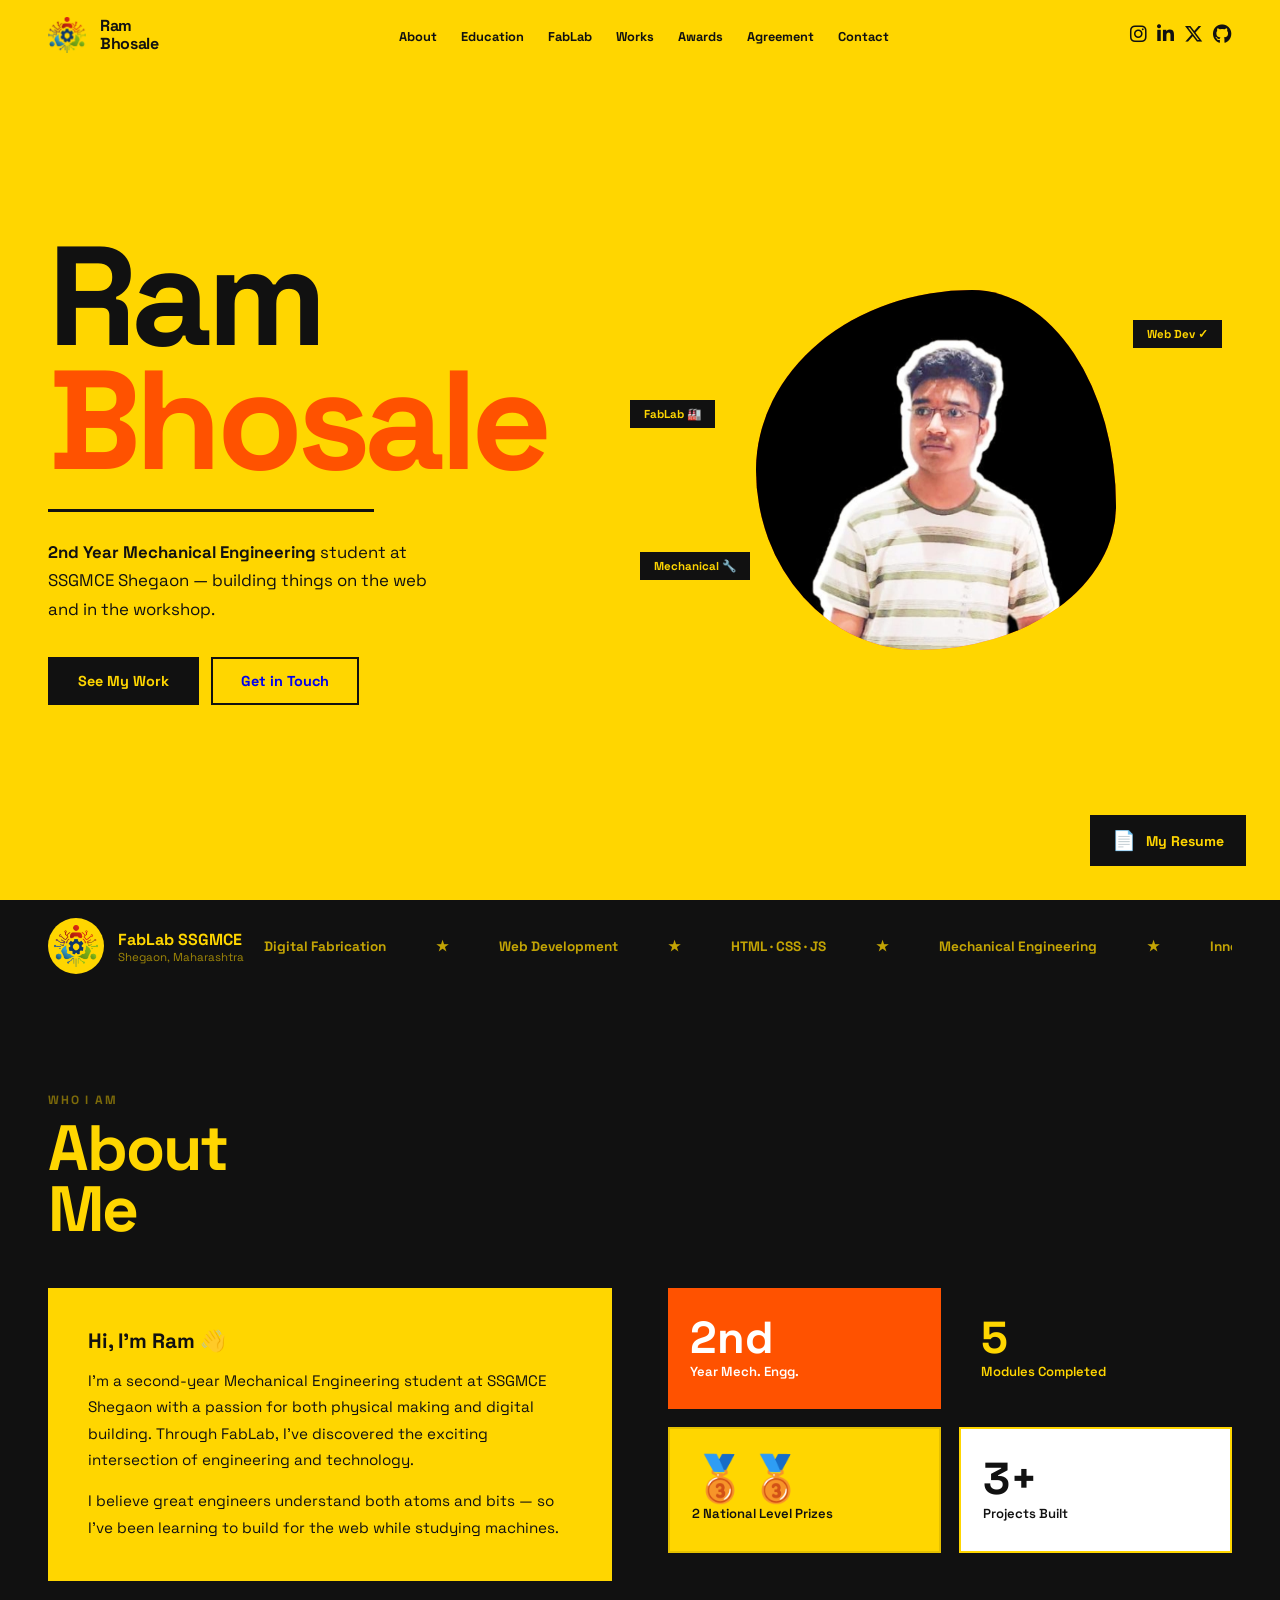
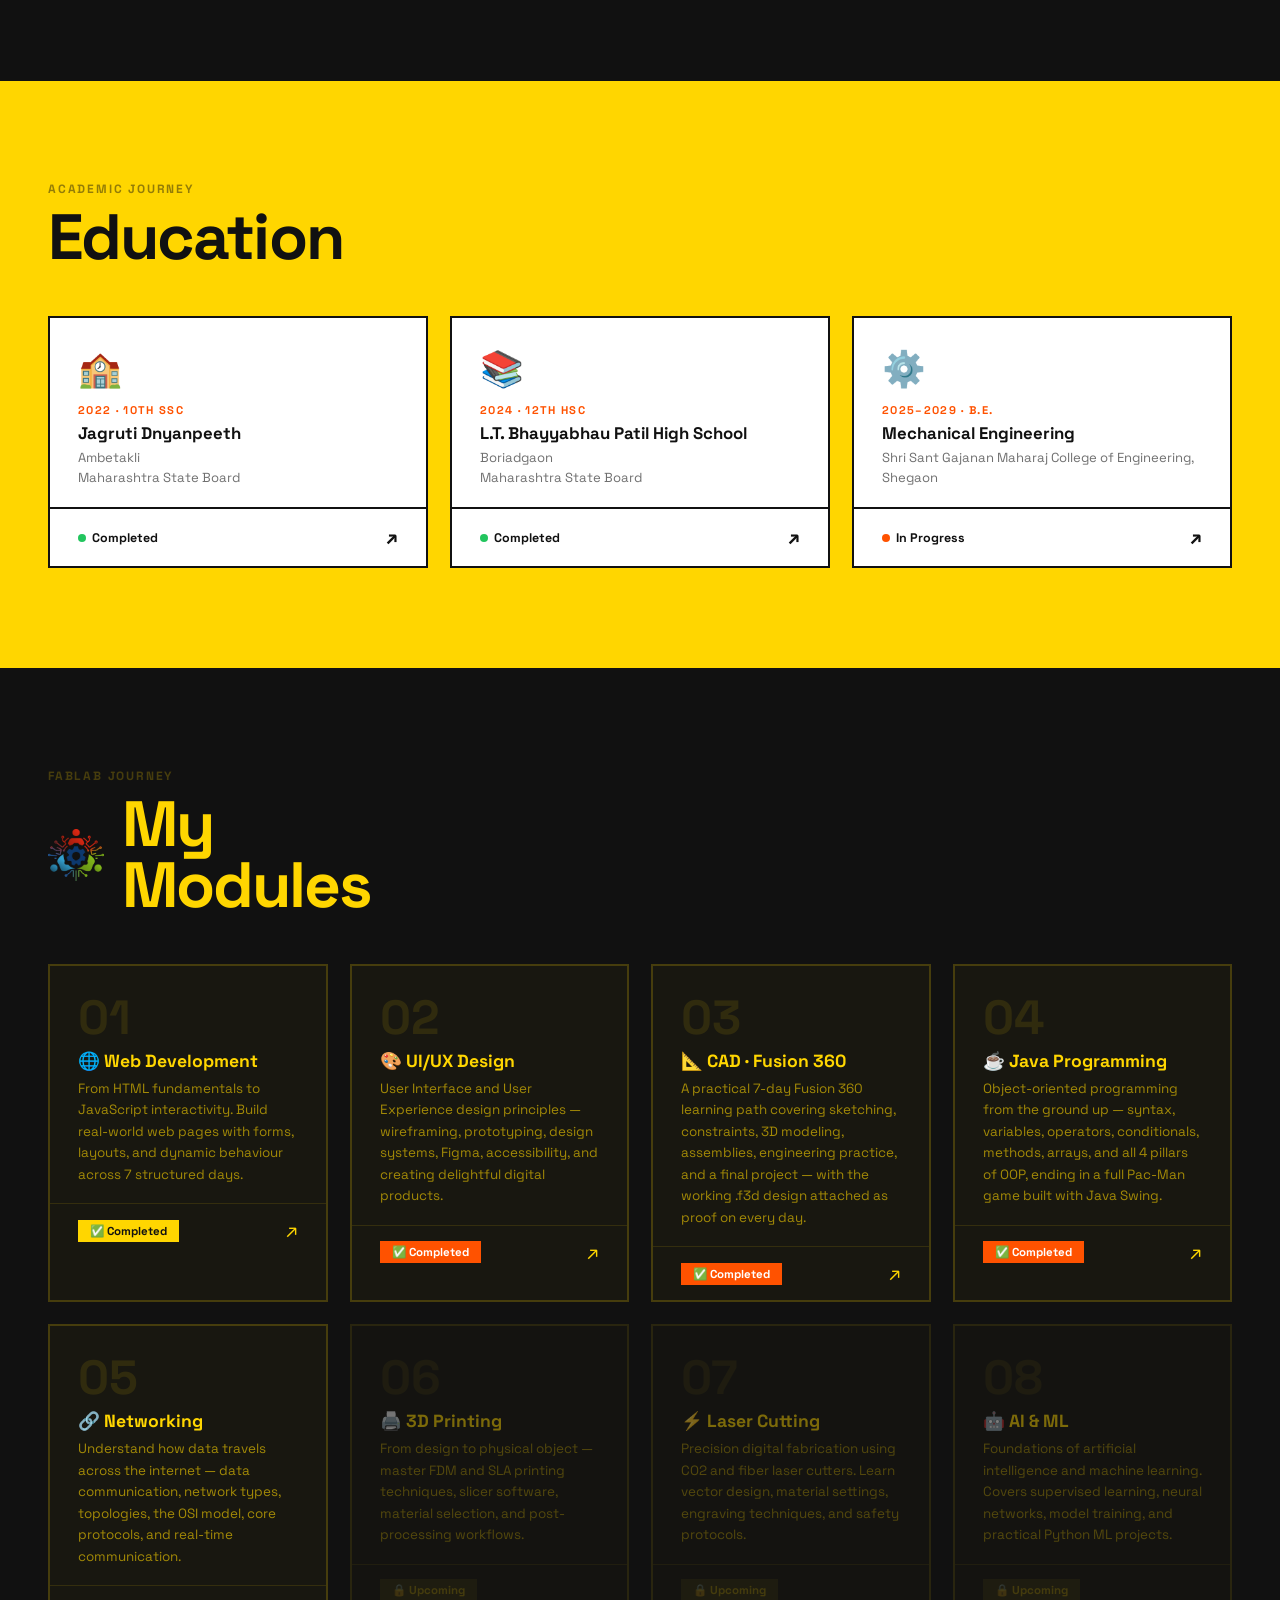
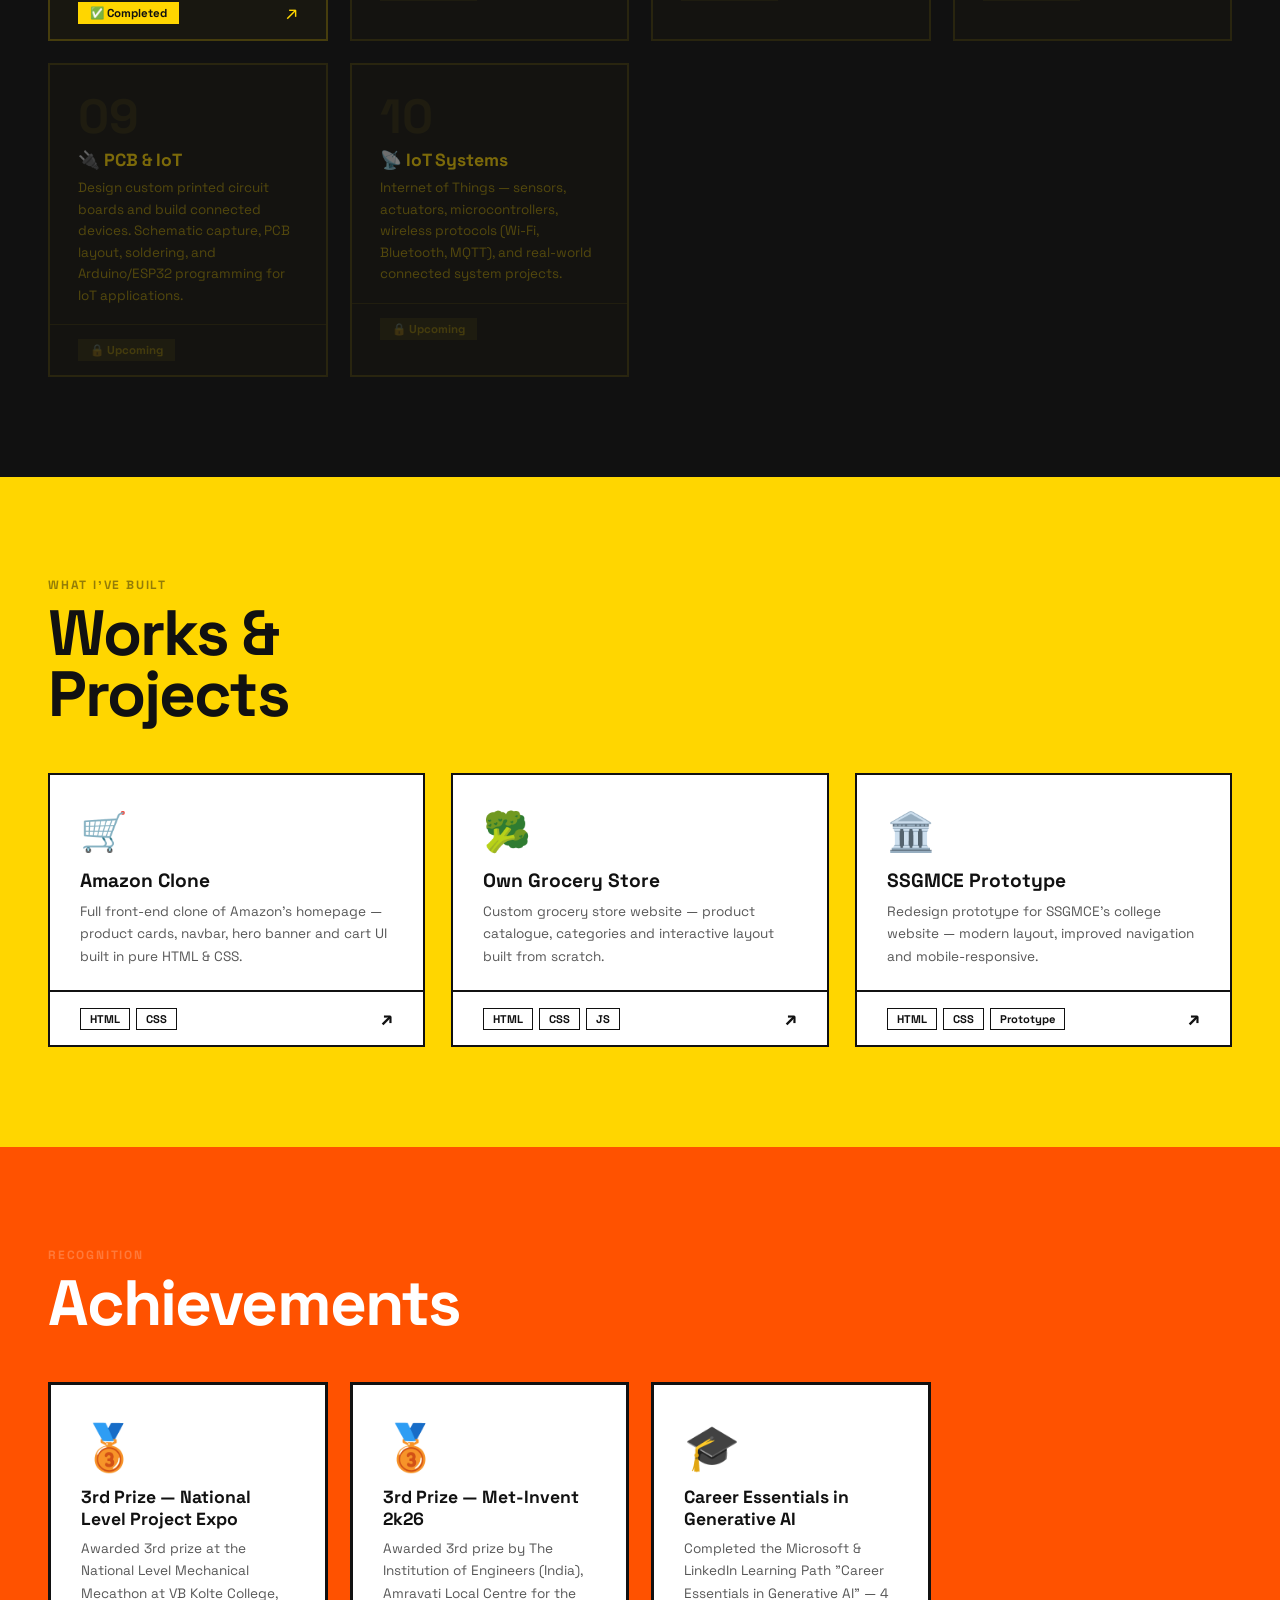
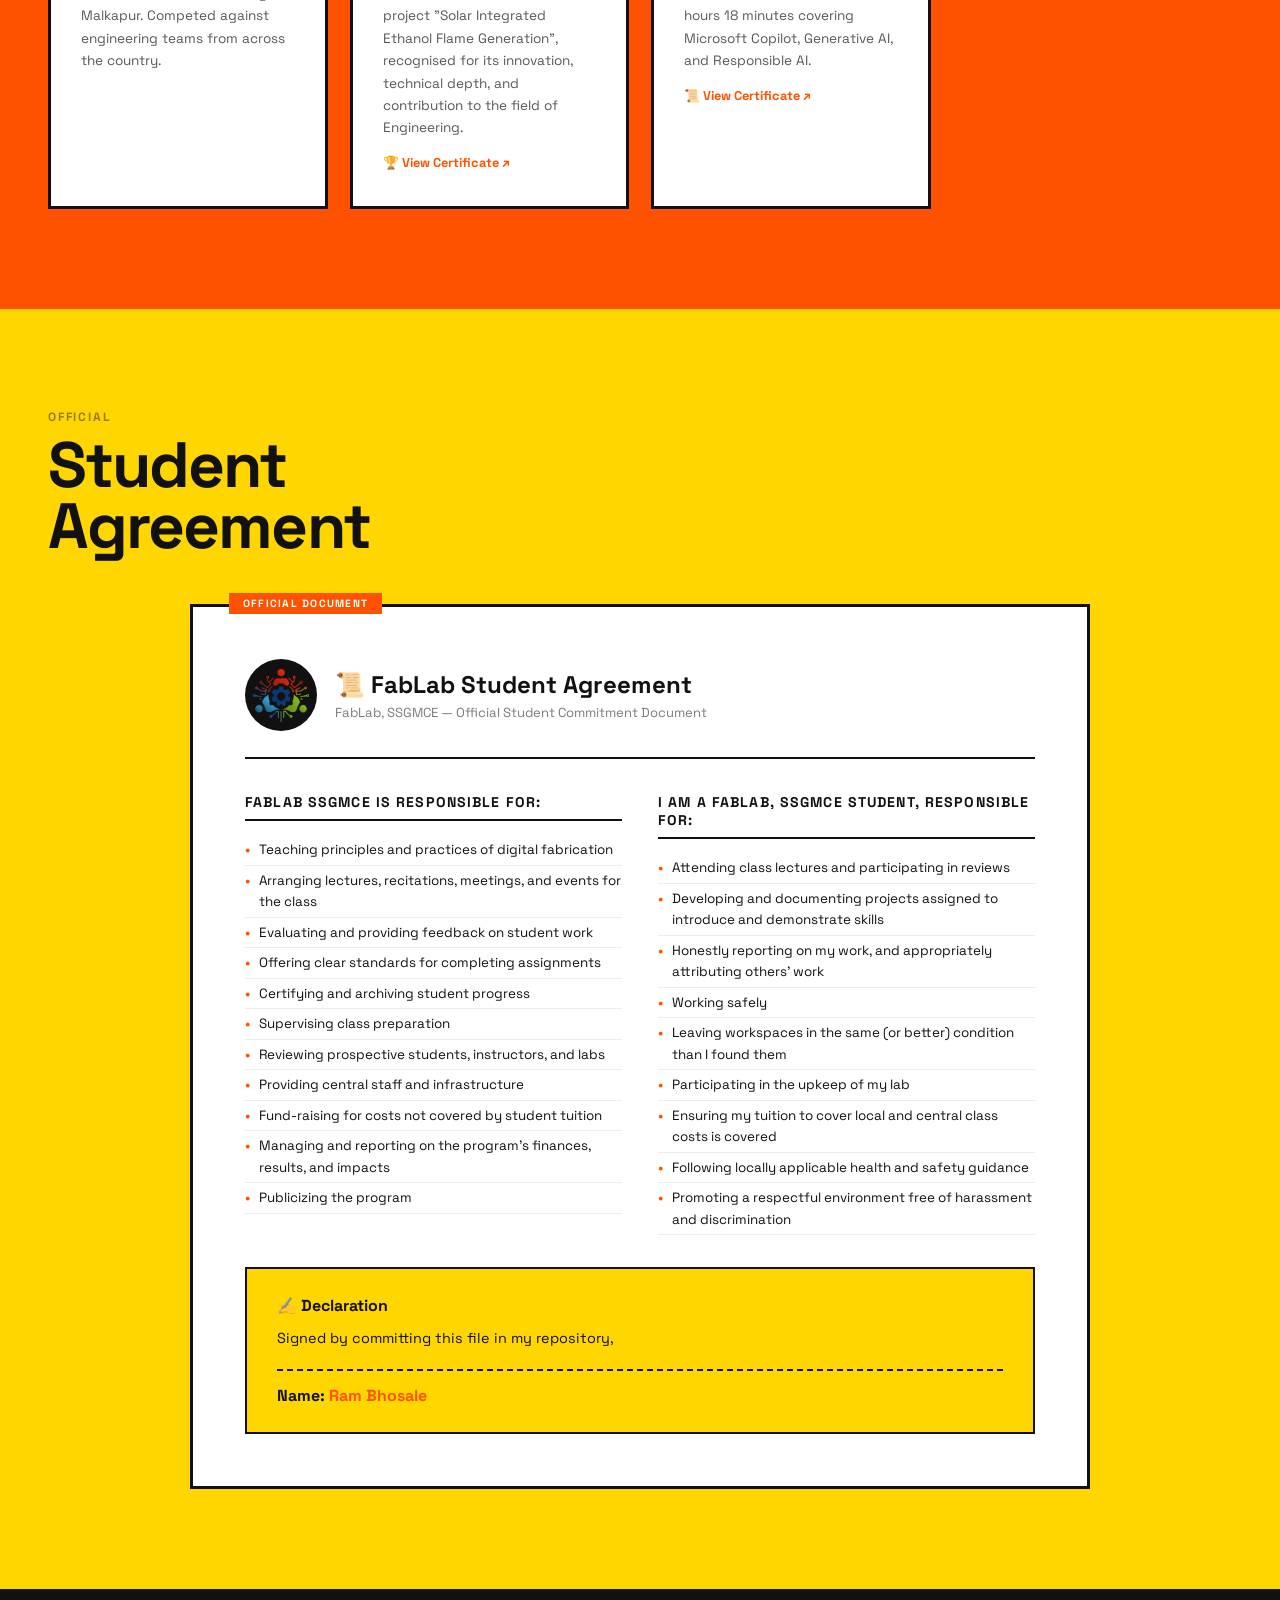
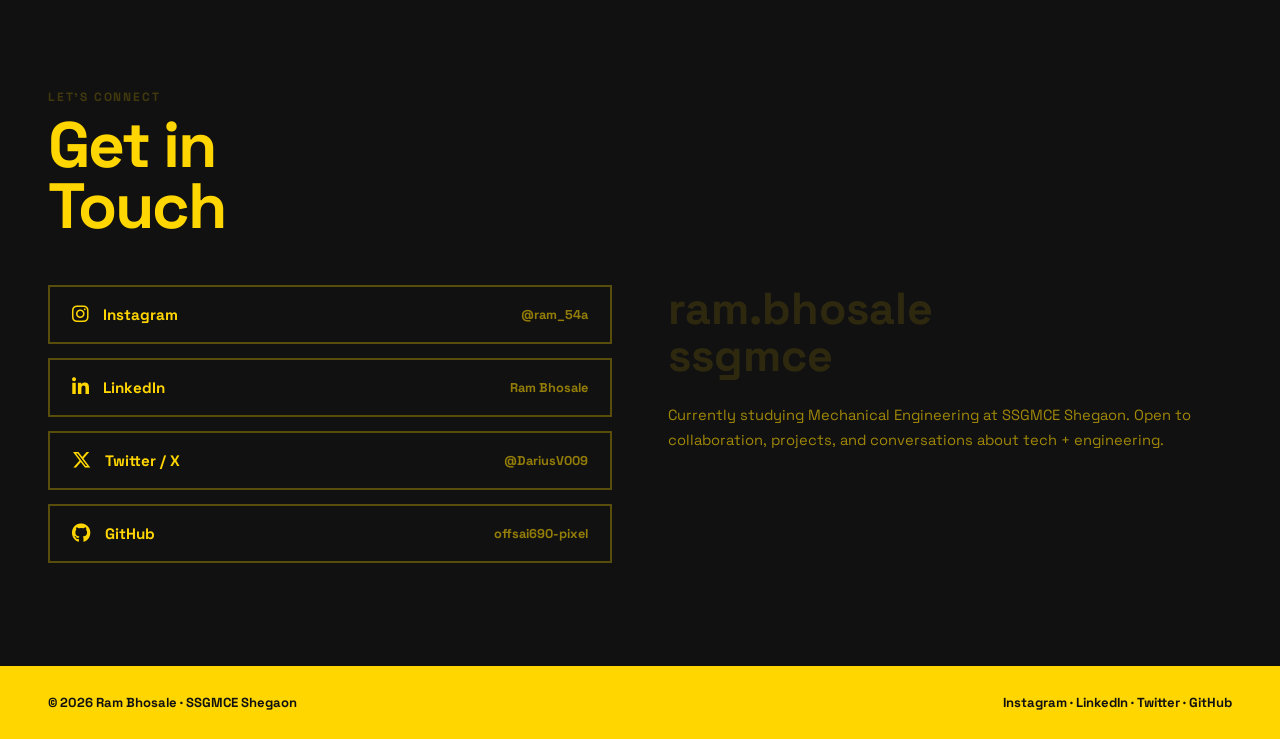
==== commit c235be46: "Adding certificates to the portfolio" ====
--- a/index.html
+++ b/index.html
@@ -41,7 +41,7 @@
     <div class="hero-text">
       <h1 class="hero-name">Ram<br><span style="color:var(--o);">Bhosale</span></h1>
       <div class="hero-line"></div>
-      <p class="hero-sub"><strong>1st Year Mechanical Engineering</strong> student at SSGMCE Shegaon — building things
+      <p class="hero-sub"><strong>2nd Year Mechanical Engineering</strong> student at SSGMCE Shegaon — building things
         on the web and in the workshop.</p>
       <div class="hero-cta">
         <a href="#works" class="btn filled"><span>See My Work</span></a>
@@ -84,19 +84,19 @@
     <div class="about-grid">
       <div class="about-card reveal">
         <h3>Hi, I'm Ram 👋</h3>
-        <p>I'm a first-year Mechanical Engineering student at SSGMCE Shegaon with a passion for both physical making and
+        <p>I'm a second-year Mechanical Engineering student at SSGMCE Shegaon with a passion for both physical making and
           digital building. Through FabLab, I've discovered the exciting intersection of engineering and technology.</p>
         <p>I believe great engineers understand both atoms and bits — so I've been learning to build for the web while
           studying machines.</p>
       </div>
       <div class="stats-grid reveal">
-        <div class="stat" style="background:var(--o);color:var(--w);"><span class="n">1st</span><span class="l">Year
+        <div class="stat" style="background:var(--o);color:var(--w);"><span class="n">2nd</span><span class="l">Year
             Mech. Engg.</span></div>
         <div class="stat" style="background:var(--b);color:var(--y);"><span class="n">5</span><span class="l">Modules
 
             Completed</span></div>
         <div class="stat" style="background:var(--y);color:var(--b);border:2px solid rgba(0,0,0,.1);"><span
-            class="n">🥉</span><span class="l">National Level Prize</span></div>
+            class="n">🥉🥉</span><span class="l">2 National Level Prizes</span></div>
         <div class="stat" style="background:var(--w);color:var(--b);border:2.5px solid var(--y);"><span
             class="n">3+</span><span class="l">Projects Built</span></div>
       </div>
@@ -190,9 +190,19 @@
         <div class="mod-card-bottom"><span class="mc-tag" style="background:var(--o);color:#fff;">✅ Completed</span><span class="mod-arrow">↗</span></div>
       </div>
 
+      <div class="mod-card reveal" onclick="openPanel('p-java')" style="cursor:pointer;">
+        <div class="mod-card-top">
+          <div class="mc-n">04</div>
+          <h3 class="mc-t">☕ Java Programming</h3>
+          <p class="mc-d">Object-oriented programming from the ground up — syntax, variables, operators, conditionals,
+            methods, arrays, and all 4 pillars of OOP, ending in a full Pac-Man game built with Java Swing.</p>
+        </div>
+        <div class="mod-card-bottom"><span class="mc-tag" style="background:var(--o);color:#fff;">✅ Completed</span><span class="mod-arrow">↗</span></div>
+      </div>
+
       <div class="mod-card reveal" onclick="openPanel('p-network')" style="cursor:pointer;">
         <div class="mod-card-top">
-          <div class="mc-n">04</div>
+          <div class="mc-n">05</div>
           <h3 class="mc-t">🔗 Networking</h3>
           <p class="mc-d">Understand how data travels across the internet — data communication, network types,
             topologies, the OSI model, core protocols, and real-time communication.</p>
@@ -202,7 +212,7 @@
 
       <div class="mod-card reveal" style="opacity:.45;cursor:not-allowed;">
         <div class="mod-card-top">
-          <div class="mc-n">05</div>
+          <div class="mc-n">06</div>
           <h3 class="mc-t">🖨️ 3D Printing</h3>
           <p class="mc-d">From design to physical object — master FDM and SLA printing techniques, slicer software,
             material selection, and post-processing workflows.</p>
@@ -212,22 +222,12 @@
 
       <div class="mod-card reveal" style="opacity:.45;cursor:not-allowed;">
         <div class="mod-card-top">
-          <div class="mc-n">06</div>
+          <div class="mc-n">07</div>
           <h3 class="mc-t">⚡ Laser Cutting</h3>
           <p class="mc-d">Precision digital fabrication using CO2 and fiber laser cutters. Learn vector design, material
             settings, engraving techniques, and safety protocols.</p>
         </div>
         <div class="mod-card-bottom"><span class="mc-tag locked">🔒 Upcoming</span></div>
-      </div>
-
-      <div class="mod-card reveal" onclick="openPanel('p-java')" style="cursor:pointer;">
-        <div class="mod-card-top">
-          <div class="mc-n">07</div>
-          <h3 class="mc-t">☕ Java Programming</h3>
-          <p class="mc-d">Object-oriented programming from the ground up — syntax, variables, operators, conditionals,
-            methods, arrays, and all 4 pillars of OOP, ending in a full Pac-Man game built with Java Swing.</p>
-        </div>
-        <div class="mod-card-bottom"><span class="mc-tag" style="background:var(--o);color:#fff;">✅ Completed</span><span class="mod-arrow">↗</span></div>
       </div>
 
       <div class="mod-card reveal" style="opacity:.45;cursor:not-allowed;">
@@ -319,6 +319,21 @@
         <h3 class="ach-t">3rd Prize — National Level Project Expo</h3>
         <p class="ach-d">Awarded 3rd prize at the National Level Mechanical Mecathon at VB Kolte College, Malkapur.
           Competed against engineering teams from across the country.</p>
+      </div>
+      <div class="ach-card reveal" onclick="window.open('images/iei-metinvent-3rd-prize.jpeg','_blank')" style="cursor:pointer;">
+        <span class="ach-medal">🥉</span>
+        <h3 class="ach-t">3rd Prize — Met-Invent 2k26</h3>
+        <p class="ach-d">Awarded 3rd prize by The Institution of Engineers (India), Amravati Local Centre for the
+          project "Solar Integrated Ethanol Flame Generation", recognised for its innovation, technical depth, and
+          contribution to the field of Engineering.</p>
+        <span class="ach-link">🏆 View Certificate ↗</span>
+      </div>
+      <div class="ach-card reveal" onclick="window.open('genai-certificate.pdf','_blank')" style="cursor:pointer;">
+        <span class="ach-medal">🎓</span>
+        <h3 class="ach-t">Career Essentials in Generative AI</h3>
+        <p class="ach-d">Completed the Microsoft &amp; LinkedIn Learning Path "Career Essentials in Generative AI"
+          — 4 hours 18 minutes covering Microsoft Copilot, Generative AI, and Responsible AI.</p>
+        <span class="ach-link">📜 View Certificate ↗</span>
       </div>
     </div>
   </section>
@@ -437,7 +452,7 @@
             <div class="ee-info">
               <h4>Mechanical Engineering</h4>
               <p>Shri Sant Gajanan Maharaj College of Engineering, Shegaon<br>Sant Gadge Baba Amravati University</p>
-              <span class="ee-badge current">🟠 In Progress · 1st Year</span>
+              <span class="ee-badge current">🟠 In Progress · 2nd Year</span>
             </div>
           </div>
         </div>
@@ -1198,7 +1213,7 @@
         <button class="panel-close" onclick="closePanel('p-java')">✕</button>
       </div>
       <div class="panel-body">
-        <div class="p-eyebrow">Module 07 · 7 Days · Java · OOP</div>
+        <div class="p-eyebrow">Module 04 · 7 Days · Java · OOP</div>
         <h2 class="p-title">Java<br><em>Programming</em></h2>
         <p class="p-sub">FabLab SSGMCE — ✅ Completed &nbsp;·&nbsp; 7-Day Learning Plan</p>
 
@@ -1571,7 +1586,7 @@
         <button class="panel-close" onclick="closePanel('p-network')">✕</button>
       </div>
       <div class="panel-body">
-        <div class="p-eyebrow">Module 04 · 7 Days · Networking</div>
+        <div class="p-eyebrow">Module 05 · 7 Days · Networking</div>
         <h2 class="p-title">Computer<br><em>Networking</em></h2>
         <p class="p-sub">FabLab SSGMCE — ✅ Completed &nbsp;·&nbsp; 7-Day Learning Plan</p>
 
--- a/style.css
+++ b/style.css
@@ -692,6 +692,14 @@
     font-size: .85rem;
     line-height: 1.65;
     opacity: .7;
+}
+
+.ach-link {
+    display: inline-block;
+    margin-top: 14px;
+    font-size: .8rem;
+    font-weight: 800;
+    color: var(--o);
 }
 
 #student-agreement {
